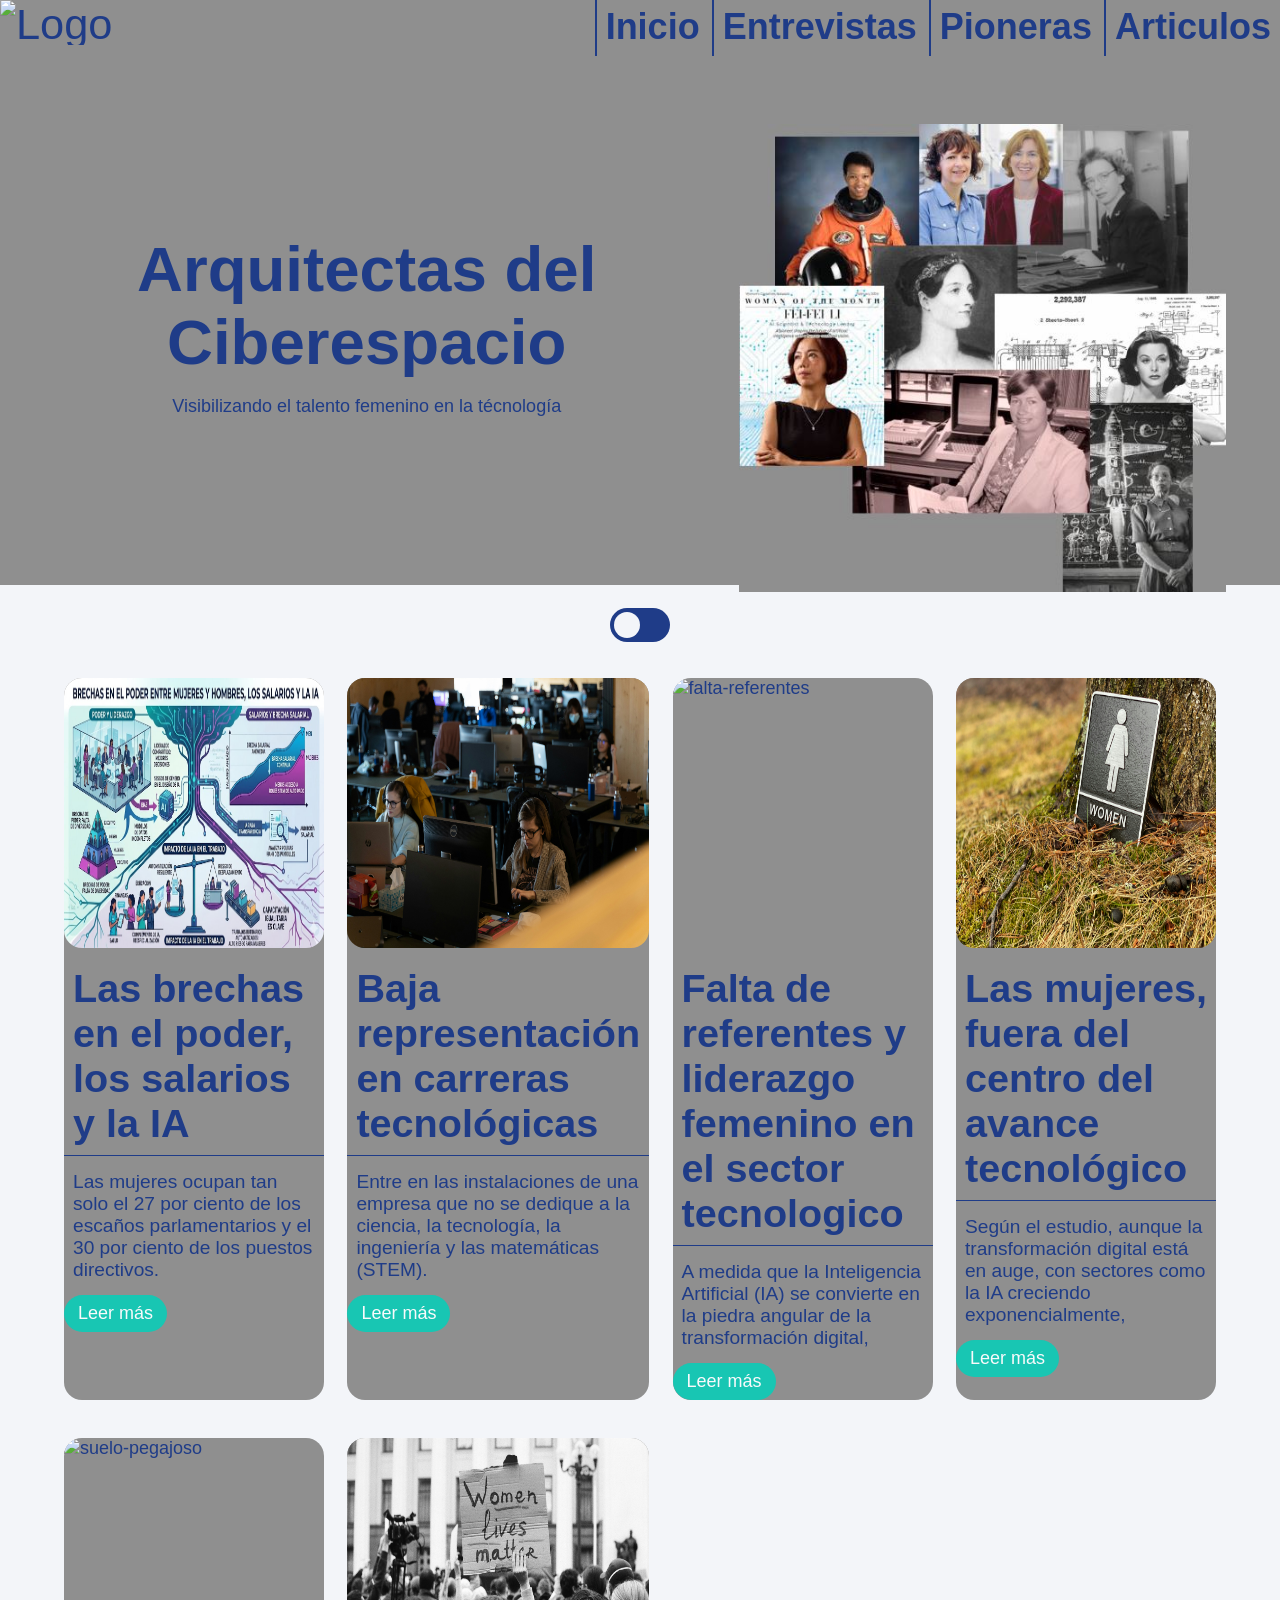
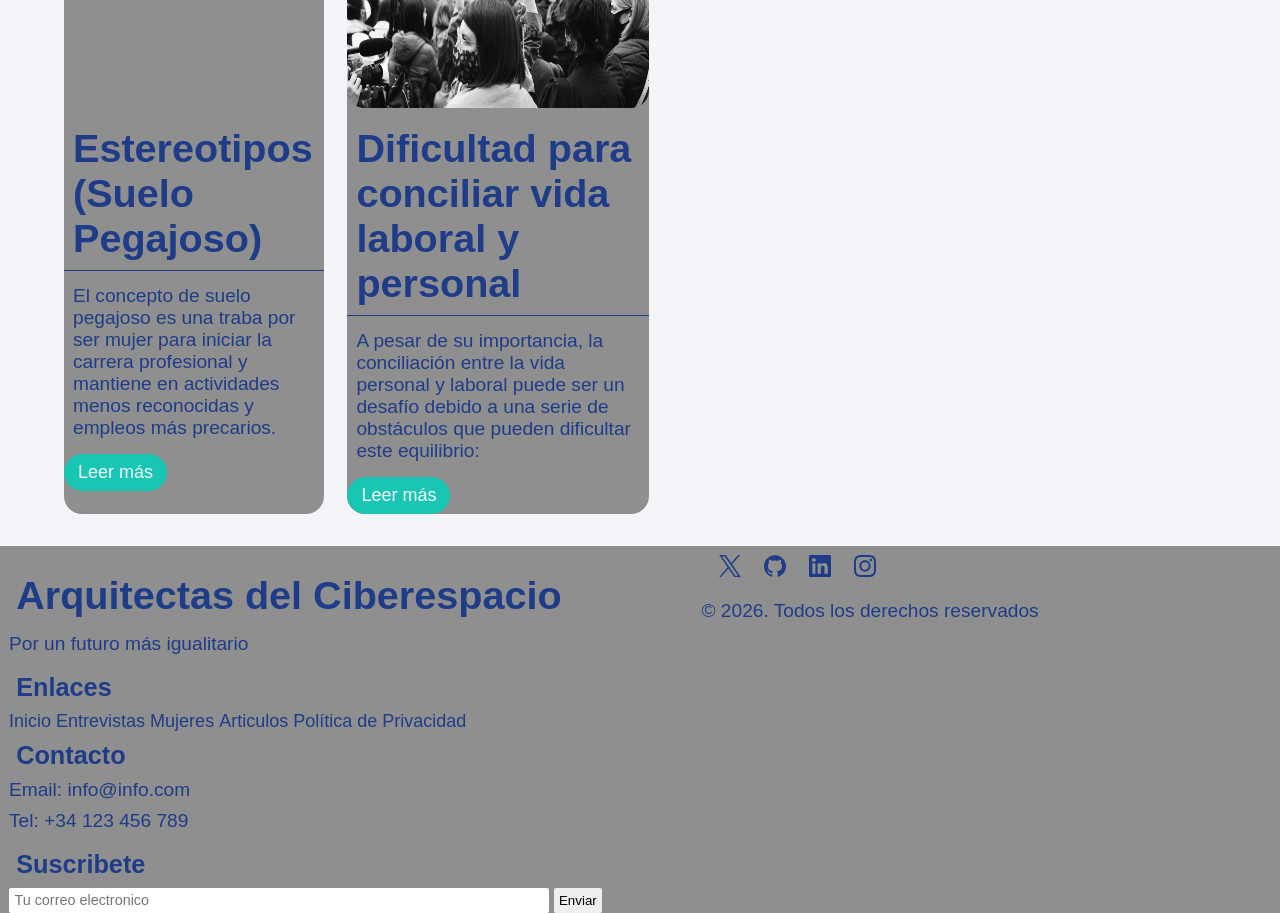
==== articulos.html @ a415b4d1 "Update modo oscuro" ====
<!DOCTYPE html>
<html lang="es">

<head>
    <meta charset="UTF-8">
    <meta name="viewport" content="width=device-width, initial-scale=1.0">
    <meta name="description" content="Web sobre la mujer en el mundo de la programación">
    <title>Arquitectas del Ciberespacio</title>
    <!-- Google Icons -->
    <link rel="stylesheet" href="https://fonts.googleapis.com/css2?family=Material+Symbols+Outlined:opsz,wght,FILL,GRAD@20..48,100..700,0..1,-50..200&icon_names=menu" />
    <!-- Mis estilos -->
    <link rel="stylesheet" href="css/style.css">
    <!-- <link rel="stylesheet" href="css/articulos.css"> -->
</head>

<body>

    <!-- MENU HAMBURGUESA icon-->
    <span class="material-symbols-outlined">
    menu
    </span>

    <!-- Menú de navegación -->
    <nav>
        <!-- Logos -->
        <img src="assets/logo/Group 31.svg" alt="Logo">
        <img src="assets/logo/Logo_small.svg" alt="Logo-small">

        <ul>
            <li><a href="index.html">Inicio</a></li>
            <li><a href="entrevistas.html">Entrevistas</a></li>
            <li><a href="mujeres.html">Pioneras</a></li>
            <li><a href="#" aria-current="page">Articulos</a></li>
        </ul>
    </nav>

    <!-- No enseñar en Mobile -->
    <!-- Cabecera -->
    <header>
        <div class="hero__content">
            <div class="hero__text">
                <h1 id="titulo">Arquitectas del Ciberespacio</h1>
                <p>Visibilizando el talento femenino en la técnología</p>
            </div>

            <figure>
                <img src="assets/imgDiana/pioneras_header.webp" alt="Pioneras de la programación">
            </figure>

            <!-- BOTÓN DE MODO OSCURO -->
            <!-- <button id="btn-modo">Cambiar de modo</button> -->


        </div>
    </header>

    <!-- CONTENIDO PRINCIPAL -->
    <main id="articulos">

        <!-- BOTÓN DE MODO OSCURO -->
        <label class="switch">
            <ul>
                <li>
                    <input type="checkbox" id="btn-modo"></input>
                    <span class="sliding"></span>
                </li>
            </ul>
        </label>

        <div class="divisor">
            <article class="post">
                <figure class="post-figure">
                    <img src="assets/articulos/article1.jpg" alt="brechas-del-poder">
                </figure>
                <h2>Las brechas en el poder, los salarios y la IA</h2>

                <p class="intro">Las mujeres ocupan tan solo el 27 por ciento de los escaños parlamentarios y el 30 por
                    ciento de los puestos directivos.</p>
                <div class="extra">
                    <p>A este ritmo la igualdad en la esfera del liderazgo tardará 100 años en llegar. Las cuotas
                        demuestran lo que se puede conseguir –en algunos países han hecho posible duplicar la proporción
                        de mujeres que ocupan escaños parlamentarios–, pero los avances siguen siendo dolorosamente
                        lentos.</p>
                    <p>
                        Los obstáculos empiezan mucho antes de que las mujeres lleguen a la sala de juntas. Unos 708
                        millones de mujeres quedan excluidas del mercado laboral debido a los cuidados no remunerados y
                        la pobreza de tiempo.
                        Incluso aquellas que trabajan se ven empujadas hacia empleos con salarios más bajos y con menos
                        oportunidades para ascender.
                        Sin embargo, cuando las mujeres alcanzan puestos de poder, la recompensa es clara: las empresas
                        con un mayor número de mujeres en puestos de liderazgo obtienen sistemáticamente mejores
                        resultados que otras, lo que demuestra que cuando las mujeres tienen igualdad de acceso a las
                        oportunidades, el crecimiento y la innovación prosperan.
                    </p>
                    <p>
                        A medida que se afianza la revolución de la inteligencia artificial (IA), el mundo se enfrenta a
                        una nueva y profunda transformación, y se corre el riesgo de perpetuar la desigualdad si no
                        aprendemos de los errores del pasado. Las mujeres solo representan alrededor del 29 por ciento
                        de la fuerza laboral en tecnología a escala mundial y tan solo el 14 por ciento del personal
                        directivo en el sector tecnológico. Además, casi el 28 por ciento de los puestos de trabajo
                        ocupados por mujeres están en peligro de cara a la IA, frente al 21 por ciento de los
                        desempeñados por hombres.
                    </p>
                    <p>
                        Sin embargo, el futuro digital también podría ser un ecualizador importante. Cerrar la brecha
                        digital de género podría beneficiar a 343 millones de mujeres y niñas, sacar a 30 millones de la
                        pobreza extrema, mejorar la seguridad alimentaria de 42 millones e impulsar un crecimiento
                        mundial de 1,5 billones de dólares de aquí a 2030.
                    </p>
                    <p>
                        Fuente: <a
                            href="https://www.unwomen.org/es/articulos/articulo-explicativo/la-igualdad-de-genero-en-2025-logros-brechas-y-la-decision-de-los-342-billones-de-dolares">Las
                            brechas en el poder</a>
                    </p>
                </div>


                <a class="leer-mas" href="#">Leer más</a>
            </article>
            <article class="post">
                <figure class="post-figure">
                    <img src="assets/articulos/article2.jpg" alt="baja-representacion">
                </figure>
                <h2>Baja representación en carreras tecnológicas</h2>
                <p>Entre en las instalaciones de una empresa que no se dedique a la ciencia, la tecnología, la
                    ingeniería y las matemáticas (STEM).</p>
                <div class="extra">
                    <p>
                        Tome 10 empleados al azar, y es probable que 5 sean mujeres y 5 hombres. Es un hecho que conoce
                        muy bien Tarika Barrett,
                        CEO de la organización internacional sin ánimo de lucro Girls Who Code, cuyo objetivo es cerrar
                        la brecha de género en
                        los nuevos puestos tecnológicos de nivel inicial para 2030.
                    </p>
                    <p>
                        "Las mujeres representan sólo el 26% de todos los puestos informáticos, y en el caso de las
                        mujeres negras y latinas, las
                        estadísticas son aún peores: combinadas, representan aproximadamente el 5% de todos los puestos
                        informáticos", declaró
                        recientemente durante las Reuniones de Impacto sobre el Desarrollo Sostenible (SDIM) 2023 del
                        Foro Económico Mundial.
                    </p>
                    <p>
                        La proporción de empleo femenino está por debajo de la media en el sector tecnológico.Image:
                        Informe sobre la Brecha
                        Global de Género 2023. Desde que se fundó en 2012, Girls Who Code ha ayudado a 580 000 niñas y
                        mujeres a aprender
                        programación informática. La organización también está impulsando otras iniciativas para lograr
                        la paridad de género en
                        el sector tecnológico, como Barrett detalló en su entrevista para SDIM 2023.
                    </p>
                    <p>
                        Fuente: <a
                            href="https://es.weforum.org/stories/2023/10/las-mujeres-estan-subrepresentadas-en-la-tecnologia-asi-es-como-esta-ong-quiere-cambiar-las-cosas/">Muejeres
                            subrepresentadas</a>
                    </p>
                </div>


                <a class="leer-mas" href="#">Leer más</a>
            </article>
            <article class="post">
                <figure class="post-figure">
                    <img src="assets/articulos/article3.jpg" alt="falta-referentes">
                </figure>
                <h2>Falta de referentes y liderazgo femenino en el sector tecnologico</h2>
                <p>A medida que la Inteligencia Artificial (IA) se convierte en la piedra angular de la transformación
                    digital,</p>
                <div class="extra">
                    <p>
                        surge una preocupación crítica: la falta de representación femenina en los sectores tecnológicos
                        clave. El Estudio
                        de Empleabilidad y Talento Digital 2024, realizado por la Fundación VASS y la Fundación
                        Universidad Autónoma de
                        Madrid, con la colaboración de GenAIA, la primera asociación de IA Generativa de España, pone
                        sobre la mesa la
                        alarmante brecha de género en el desarrollo y adopción de la IA, con solo un 22% de las mujeres
                        participando
                        activamente en esta disciplina según datos del Foro Económico Mundial de la UNESCO.
                    </p>
                    <p>
                        El informe señala que la Inteligencia Artificial, y en especial la IA generativa, está
                        remodelando las dinámicas
                        laborales y empresariales, pero la escasez de mujeres en este ámbito está limitando su potencial
                        de crecimiento y
                        equidad. «La IA es una de las tecnologías más disruptivas de nuestro tiempo, pero sin una mayor
                        inclusión de mujeres,
                        no podremos aprovechar todo su potencial para transformar la sociedad«, señala Antonio Rueda,
                        Director de la Fundación
                        VASS.
                    </p>
                    <p>
                        Fuente: <a
                            href="https://www.fundacionvass.org/solo-un-22-de-las-mujeres-del-sector-tecnologico-trabajan-en-ia/">Fundacion
                            Wass</a>
                    </p>
                </div>


                <a class="leer-mas" href="#">Leer más</a>
            </article>
            <article class="post">
                <figure class="post-figure">
                    <img src="assets/articulos/article4.jpg" alt="fuera-del-centro">
                </figure>
                <h2>Las mujeres, fuera del centro del avance tecnológico</h2>
                <p>Según el estudio, aunque la transformación digital está en auge, con sectores como la IA creciendo
                    exponencialmente,</p>
                <div class="extra">
                    <p>
                        la participación femenina sigue siendo limitada, especialmente en roles técnicos y de liderazgo.
                        Las cifras son
                        claras: solo el 18% de las mujeres se especializan en disciplinas STEM (Ciencia, Tecnología,
                        Ingeniería y
                        Matemáticas), lo que reduce significativamente su presencia en los sectores que están moldeando
                        el futuro del
                        empleo.
                    </p>
                    <p>
                        La IA generativa está transformando el mercado laboral, automatizando tareas y creando nuevas
                        oportunidades de
                        empleo. Sin embargo, este avance también está introduciendo desafíos en términos de habilidades
                        y competencias.
                        El estudio de la Fundación VASS y la Fundación Universidad Autónoma de Madrid destaca que las
                        empresas están
                        enfrentando dificultades para cubrir puestos relacionados con IA debido a la falta de talento
                        cualificado,
                        especialmente entre mujeres.
                    </p>
                    <p>
                        Fuente: <a
                            href="https://www.fundacionvass.org/solo-un-22-de-las-mujeres-del-sector-tecnologico-trabajan-en-ia/">Fundacion
                            Wass</a>
                    </p>
                </div>

                <a class="leer-mas" href="#">Leer más</a>
            </article>
            <article class="post">
                <figure class="post-figure">
                    <img src="assets/articulos/article5.jpg" alt="suelo-pegajoso">
                </figure>
                <h2>Estereotipos (Suelo Pegajoso)</h2>
                <p>El concepto de suelo pegajoso es una traba por ser mujer para iniciar la carrera profesional y
                    mantiene en actividades
                    menos reconocidas y empleos más precarios.</p>
                <div class="extra">
                    <p>
                        Hace referencia al condicionamiento que supone para el desarrollo profesional y promoción de las
                        trabajadoras la
                        asunción de responsabilidades familiares y domésticas, derivado de la dificultad de compaginar
                        ambos ámbitos. Pero
                        también es consecuencia de prácticas laborales y de gestión carentes de perspectiva de género y
                        poco facilitadoras
                        de la conciliación de la vida laboral, familiar y personal.
                    </p>
                    <p>
                        De esta manera en muchos casos las mujeres ven limitadas sus oportunidades de acceso a la
                        formación cuando se realiza
                        fuera del horario laboral, tienen más dificultades para realizar viajes o reuniones, etc., lo
                        que en determinadas
                        empresas puede limitar su promoción y acceso a mejores puestos.
                    </p>
                    <p>
                        Pero el suelo pegajoso también es un factor condicionante de la feminización de determinados
                        puestos o sectores de
                        actividad. Así, los trabajos a tiempo parcial que facilitan esa conciliación acaban siendo
                        desarrollados sobre todo
                        por mujeres, en muchos casos, con un salario menor que si los ejecutara un hombre y en
                        condiciones precarias. Un
                        ejemplo claro de esta feminización son los trabajos desarrollados en el sector de cuidados y
                        limpieza.
                    </p>
                    <p>
                        Fuente: <a
                            href="https://igualdadlaboralclm.com/2020/12/16/por-que-las-mujeres-no-progresan-laboralmente/">Porque
                            no progresan laboralmente</a>
                    </p>
                </div>


                <a class="leer-mas" href="#">Leer más</a>
            </article>
            <article class="post">
                <figure class="post-figure">
                    <img src="assets/articulos/article6.jpg" alt="dificultades">
                </figure>
                <h2>Dificultad para conciliar vida laboral y personal</h2>

                <p>A pesar de su importancia, la conciliación entre la vida personal y laboral puede ser un desafío
                    debido a una serie
                    de obstáculos que pueden dificultar este equilibrio:</p>
                <div class="extra">
                    <p>
                        Cultura Organizacional: En muchas organizaciones, la cultura laboral y las expectativas de
                        disponibilidad constante
                        pueden dificultar la conciliación entre la vida laboral y personal. La falta de políticas
                        flexibles y el apoyo por
                        parte de los empleadores pueden ser obstáculos importantes para aquellos que buscan equilibrar
                        sus responsabilidades
                        laborales con sus compromisos personales. Por ejemplo, la presión para trabajar largas horas o
                        estar constantemente
                        disponible fuera del horario laboral puede dificultar el tiempo dedicado a la familia, el ocio o
                        el autocuidado.
                    </p>
                    <p>
                        Tecnología: Si bien la tecnología ofrece muchas ventajas en términos de flexibilidad laboral,
                        también puede dificultar
                        la desconexión y el establecimiento de límites claros entre el trabajo y la vida personal. La
                        constante disponibilidad
                        a través de dispositivos móviles y la comunicación digital puede hacer que sea difícil
                        desconectar del trabajo, incluso
                        fuera del horario laboral. Esto puede llevar a una sensación de agotamiento y dificultad para
                        encontrar tiempo para
                        actividades personales y familiares.
                    </p>
                    <p>
                        Expectativas Sociales: Las expectativas sociales sobre el éxito profesional y la dedicación al
                        trabajo a menudo pueden
                        entrar en conflicto con las necesidades y deseos personales, generando presión adicional para
                        sacrificar la vida
                        personal en aras de la carrera profesional. Esto puede manifestarse en formas sutiles, como el
                        sentimiento de culpa por
                        tomarse tiempo libre o la percepción de que dedicar tiempo a actividades no laborales es visto
                        como falta de compromiso
                        con el trabajo.
                    </p>
                    <p>
                        Autocuidado: A veces, las personas descuidan su autocuidado en medio de las demandas laborales y
                        familiares, lo que
                        dificulta aún más la conciliación entre la vida personal y laboral. La falta de tiempo o energía
                        para actividades de
                        autocuidado, como el ejercicio, la meditación o el tiempo de inactividad, puede tener un impacto
                        negativo en el
                        bienestar físico y emocional, lo que dificulta aún más la capacidad de manejar el estrés y
                        encontrar un equilibrio
                        saludable.
                    </p>
                    <p>
                        Fuente: <a
                            href="https://www.canvis.es/conciliacion-entre-la-vida-personal-y-laboral-la-clave-para-el-bienestar-integral/">Conciliacion</a>
                    </p>
                </div>

                <a class="leer-mas" href="#">Leer más</a>
            </article>
        </div>
    </main>

    <!-- PIE DE PÁGINA -->
    <!-- LAS CLASES SON PARA PLANTILLAS, EN PRODUCCIÓN SE LIMPIA EL CODIGO -->
    <footer>
        <div class="foot-grid">
            <div class="footer__top">
                <div class="footer__brand">
                    <h2 class="footer__logo">Arquitectas del Ciberespacio</h2>
                    <p class="footer__des">Por un futuro más igualitario</p>
                </div>
                <nav class="footer__links">
                    <h3 class="footer__title">Enlaces</h3>
                    <ul>
                        <li><a href="index.html">Inicio</a></li>
                        <li><a href="entrevistas.html">Entrevistas</a></li>
                        <li><a href="mujeres.html">Mujeres</a></li>
                        <li><a href="#" aria-current="page">Articulos</a></li>
                        <li><a href="politica.html">Política de Privacidad</a></li>
                    </ul>
                </nav>
                <div class="footer__contact">
                    <h3 class="footer__title">Contacto</h3>
                    <p>Email: <a href="mailto:info@info.com">info@info.com</a></p>
                    <p>Tel: <a href="tel:+34123456789">+34 123 456 789</a></p>
                </div>
                <div class="footer__newsletter">
                    <h3 class="footer__title">Suscribete</h3>
                    <form action="#" method="post" class="newsletter__form">
                        <input type="email" name="mail" id="mail" aria-label="mail" class="newsletter_input"
                            placeholder="Tu correo electronico" required>
                        <button type="submit" class="newsletter__button">Enviar</button>
                    </form>
                </div>

            </div>
            <div class="footer__bottom">
                <div class="footer__socials">
                    <!-- WEB SIMPLE ICONS https://simpleicons.org/ -->
                    <!-- Twitter -->
                    <a href="#" aria-label="Twitter">
                        <svg role="img" viewBox="0 0 24 24" xmlns="http://www.w3.org/2000/svg" fill="currentColor"
                            width="22" height="22">
                            <title>X</title>
                            <path
                                d="M14.234 10.162 22.977 0h-2.072l-7.591 8.824L7.251 0H.258l9.168 13.343L.258 24H2.33l8.016-9.318L16.749 24h6.993zm-2.837 3.299-.929-1.329L3.076 1.56h3.182l5.965 8.532.929 1.329 7.754 11.09h-3.182z" />
                        </svg>
                    </a>
                    <!-- Github  -->
                    <a href="#" aria-label="Github">
                        <svg role="img" viewBox="0 0 24 24" xmlns="http://www.w3.org/2000/svg" fill="currentColor"
                            width="22" height="22">
                            <title>GitHub</title>
                            <path
                                d="M12 .297c-6.63 0-12 5.373-12 12 0 5.303 3.438 9.8 8.205 11.385.6.113.82-.258.82-.577 0-.285-.01-1.04-.015-2.04-3.338.724-4.042-1.61-4.042-1.61C4.422 18.07 3.633 17.7 3.633 17.7c-1.087-.744.084-.729.084-.729 1.205.084 1.838 1.236 1.838 1.236 1.07 1.835 2.809 1.305 3.495.998.108-.776.417-1.305.76-1.605-2.665-.3-5.466-1.332-5.466-5.93 0-1.31.465-2.38 1.235-3.22-.135-.303-.54-1.523.105-3.176 0 0 1.005-.322 3.3 1.23.96-.267 1.98-.399 3-.405 1.02.006 2.04.138 3 .405 2.28-1.552 3.285-1.23 3.285-1.23.645 1.653.24 2.873.12 3.176.765.84 1.23 1.91 1.23 3.22 0 4.61-2.805 5.625-5.475 5.92.42.36.81 1.096.81 2.22 0 1.606-.015 2.896-.015 3.286 0 .315.21.69.825.57C20.565 22.092 24 17.592 24 12.297c0-6.627-5.373-12-12-12" />
                        </svg>
                    </a>
                    <!-- Linkedin -->
                    <a href="#" aria-label="Linkedin">
                        <svg role="img" viewBox="0 0 24 24" fill="currentColor" width="22" height="22">
                            <path
                                d="M20.447 20.452h-3.554v-5.569c0-1.327-.024-3.036-1.849-3.036-1.85 0-2.132 1.445-2.132 2.938v5.667H9.36V9h3.415v1.561h.049c.476-.9 1.637-1.849 3.369-1.849 3.601 0 4.268 2.37 4.268 5.451v6.289zM5.337 7.433c-1.144 0-2.067-.925-2.067-2.066 0-1.142.923-2.066 2.067-2.066s2.066.924 2.066 2.066c0 1.141-.922 2.066-2.066 2.066zM6.978 20.452H3.696V9h3.282v11.452zM22.225 0H1.771C.792 0 0 .774 0 1.729v20.543C0 23.226.792 24 1.771 24h20.451C23.206 24 24 23.226 24 22.271V1.729C24 .774 23.206 0 22.225 0z" />
                        </svg>
                    </a>
                    <!-- Instagram -->
                    <a href="#" aria-label="Instagram">
                        <svg role="img" viewBox="0 0 24 24" xmlns="http://www.w3.org/2000/svg" fill="currentColor"
                            width="22" height="22">
                            <title>Instagram</title>
                            <path
                                d="M7.0301.084c-1.2768.0602-2.1487.264-2.911.5634-.7888.3075-1.4575.72-2.1228 1.3877-.6652.6677-1.075 1.3368-1.3802 2.127-.2954.7638-.4956 1.6365-.552 2.914-.0564 1.2775-.0689 1.6882-.0626 4.947.0062 3.2586.0206 3.6671.0825 4.9473.061 1.2765.264 2.1482.5635 2.9107.308.7889.72 1.4573 1.388 2.1228.6679.6655 1.3365 1.0743 2.1285 1.38.7632.295 1.6361.4961 2.9134.552 1.2773.056 1.6884.069 4.9462.0627 3.2578-.0062 3.668-.0207 4.9478-.0814 1.28-.0607 2.147-.2652 2.9098-.5633.7889-.3086 1.4578-.72 2.1228-1.3881.665-.6682 1.0745-1.3378 1.3795-2.1284.2957-.7632.4966-1.636.552-2.9124.056-1.2809.0692-1.6898.063-4.948-.0063-3.2583-.021-3.6668-.0817-4.9465-.0607-1.2797-.264-2.1487-.5633-2.9117-.3084-.7889-.72-1.4568-1.3876-2.1228C21.2982 1.33 20.628.9208 19.8378.6165 19.074.321 18.2017.1197 16.9244.0645 15.6471.0093 15.236-.005 11.977.0014 8.718.0076 8.31.0215 7.0301.0839m.1402 21.6932c-1.17-.0509-1.8053-.2453-2.2287-.408-.5606-.216-.96-.4771-1.3819-.895-.422-.4178-.6811-.8186-.9-1.378-.1644-.4234-.3624-1.058-.4171-2.228-.0595-1.2645-.072-1.6442-.079-4.848-.007-3.2037.0053-3.583.0607-4.848.05-1.169.2456-1.805.408-2.2282.216-.5613.4762-.96.895-1.3816.4188-.4217.8184-.6814 1.3783-.9003.423-.1651 1.0575-.3614 2.227-.4171 1.2655-.06 1.6447-.072 4.848-.079 3.2033-.007 3.5835.005 4.8495.0608 1.169.0508 1.8053.2445 2.228.408.5608.216.96.4754 1.3816.895.4217.4194.6816.8176.9005 1.3787.1653.4217.3617 1.056.4169 2.2263.0602 1.2655.0739 1.645.0796 4.848.0058 3.203-.0055 3.5834-.061 4.848-.051 1.17-.245 1.8055-.408 2.2294-.216.5604-.4763.96-.8954 1.3814-.419.4215-.8181.6811-1.3783.9-.4224.1649-1.0577.3617-2.2262.4174-1.2656.0595-1.6448.072-4.8493.079-3.2045.007-3.5825-.006-4.848-.0608M16.953 5.5864A1.44 1.44 0 1 0 18.39 4.144a1.44 1.44 0 0 0-1.437 1.4424M5.8385 12.012c.0067 3.4032 2.7706 6.1557 6.173 6.1493 3.4026-.0065 6.157-2.7701 6.1506-6.1733-.0065-3.4032-2.771-6.1565-6.174-6.1498-3.403.0067-6.156 2.771-6.1496 6.1738M8 12.0077a4 4 0 1 1 4.008 3.9921A3.9996 3.9996 0 0 1 8 12.0077" />
                        </svg>
                    </a>

                </div>
                <p class="footer__copyright">&copy; 2026. Todos los derechos reservados</p>
            </div>
        </div>
    </footer>

    <!-- Mis scripts -->
    <script src="js/script.js"></script>
</body>

</html>
---- css/style.css ----
@charset "utf-8";

@font-face {
    font-family: "Desard Regular";
    src: url("../fonts/Desard Regular..ttf") format(".ttf");
    font-weight: normal;
    font-style: normal;
}

*,
*::after,
*::before {
    margin: 0;
    padding: 0;
    box-sizing: border-box;
}


:root { 
    font-size: 18px;
    scroll-behavior: smooth;
    height: 100%;

    /* Fuentes por defecto, luego se pueden ajustar */
    --font-text: Arial, Helvetica, sans-serif;
    --font-text-articulos: "Space Grotesk", sans-serif;
    --font-titular: 'Times New Roman', Times, serif;

    /* Colores */
    /* --bg-color: #e6e6e6; */
    --bg-color: #F3F5F9;
    --bg-color2: rgb(143, 143, 143);
    --bg-color3: rgb(63, 63, 63);
    --font-color: #1F3C88;
    --font-color2: #303030;
    --time-line: #fa7c42;
    --titulares: #1F3C88;
    --tarjetas: #E5F0FF;
    --botones: #18C6B3;
    --titulos: #1F3C88;

    /* Tamaños por defecto, luego se pueden ajustar */
    --h1-min: 2.3rem;
    --h1-ideal: 1.400rem + 3.000vw;
    --h1-max: 4rem;

    --nav-title-min: 1.8rem;
    --nav-title-ideal: 1.840rem + 0.800vw;
    --nav-title-max: 2.5rem;

    --h2-section-min: 1.3rem;
    --h2-section-ideal: 2.1rem + 0.800vw;
    --h2-section-max: 2.2rem;

    --h3-section-min: 1.2rem;
    --h3-section-ideal: 1.120rem + 0.400vw;
    --h3-section-max: 1.6rem;

    --p-min: 1rem;
    --p-ideal: 0.975rem + 0.125vw;
    --p-max: 1.125rem;
}


/* PALETA DE MODO OSCURO*/
.modo-oscuro {
            --titulares:  #D6E2FF;
            --font-color:  #EEF3FA;
            --font-color2: #97A6BF;
            --bg-color:  #0E1525;
            --bg-color3: rgb(255, 231, 231);
            --tarjetas: #162238;
        }

body {
    width: 100%;
    min-height: 100vh;
    font-family: var(--font-text);
    color: var(--font-color);
    background-color: var(--bg-color);
    display: grid;
    grid-template-columns: 100%;
    grid-template-rows: auto auto 100vh 2fr auto;
    grid-template-areas:
        "hamburguesa"
        "navegador"
        "header"
        "main"
        "footer";
}

#modo-oscuro {
    display: flex;
    justify-content: space-between;
    gap: 1rem;
}



/* HEADLINES */
h1, h2, h3 {
    color: var(--titulares);
    padding-left: 0.4rem;
    margin-top: 1rem;
    margin-bottom: 0.8rem;
    

}

h1 {
    font-size: clamp(var(--h1-min), var(--h1-ideal), var(--h1-max));
    font-weight: bold;
    margin-bottom: 1rem;
    width: 50%;
}

h2 {
    font-size: clamp(var(--h2-section-min), var(--h2-section-ideal), var(--h2-section-max));

}

h3 {
    font-size: clamp(var(--h3-section-min), var(--h3-section-ideal), var(--h3-section-max));

}

/* LINKS */
a {
    text-decoration: none;
    color: var(--font-color);
}

p {
    color: var(--font-color);
    font-size: clamp(var(--p-min), var(--p-ideal), var(--p-max));
}

/* LISTAS */
ul li {
    display: inline;
    /* padding-left: 2rem; */
}

/* MENÚ */
body>nav {
    display: none;
}

body>nav>ul {
    margin-top: 5rem;
}

body>nav>ul>li {
    display: block;
    font-size: 2rem;
    padding-top: 3rem;
    padding-bottom: 0.5rem;
    text-align: center;
    font-weight: bolder;
    border-bottom: 1px solid var(--font-color);

}

/* Menu hamburguesa */
.material-symbols-outlined {
    justify-self: end;
    background-color: transparent;

}

.material-symbols-outlined:hover {
    cursor: pointer;
}

body>nav.visible {
    display: block;
    height: 100vh;
}

/* HEADER-HERO */
header {
    grid-area: header;
    background-color: var(--bg-color2);
    /* padding: 20px 5%; */
}

.hero__content {
    display: flex;
    flex-direction: column;
    /* Texto arriba, imagen abajo */
    gap: 20px;
    align-items: flex-start;
    max-width: 100%;
    margin: 0 auto;
}

.hero__text>#titulo {
    width: 100%;
    /* Para que el titulo no se rompa en medio de una palabra */
    word-break: normal;
    overflow-wrap: normal;
    /* Desactivar el silabeo: Para que el navegador no divida las palabras automaticamente */
    hyphens: none;
    text-wrap: balance;
    padding: 0 2rem;
    text-align: center;
}

.hero__text p {
    font-size: 1rem;
    color: var(--font-color);
    padding: 0 2rem;
    text-align: center;
}

header img {
    padding-top: 5rem;
    width: 98%;
    height: 100%;
}


/* MAIN DISPLAY */
main {
    display: grid;
    grid-area: main;
    width: 90%;
    justify-self: center;
    overflow: hidden;
}


/* MAIN PAGE */
.preview-entrevista img {
    width: 85%;
    border: 2px;
}

#index section h2 {
    display: block;
    width: 100%;
}

#index p {
    margin-bottom: 0.2rem;
    font-size: 0.8rem;
    padding-left: 0.8rem;
}

#index section:last-child {
    display: flex;
    flex-direction: column;
    margin-bottom: 1rem;
}

#index .card figcaption {
    font-family: 'Space Grotesk';
    background: #18C6B3;
    color: #F9FAFB;
    border-radius: 8px;
    margin-top: 0.75rem;
    padding: 8px 14px;
    line-height: 1.3;
    font-weight: 700;
}

#index .card img{
    width: 100%;
    aspect-ratio: 4 / 2;
    display: block;
    object-fit: cover;
}
#index p{
    line-height: 1.6;
    text-align: left;
}

.preview-articulo figure {
    width: 100%;
    height: 40%;
    padding: 0;
    margin-bottom: 1rem;
}

.preview-articulo img {
    width: 100%;
    height: 100%;
}


/* PÁGINA DE ARTICULOS */
#articulos {
    display: grid;
    grid-template-columns: 1.5fr;
    margin-top: 1.3rem;
    max-width: 95%;
    gap: 2rem;
    justify-self: center;
    font-family: var(--font-text-articulos);

}

#articulos article {
    justify-content: center;
    color: var(--font-color);
    background-color: var(--bg-color2);
    border-radius: 2px;
    margin-bottom: 0.8rem;
    border-radius: 18px;

}


.post-figure {
    margin: 0;
    padding: 0;
    width: 100%;
    height: 15rem;
    overflow: hidden;
    margin-bottom: 0.5rem;
    border-radius: 18px;

}


.post-figure img {
    width: 100%;
    height: 100%;
    display: block;
    object-fit: fill;
}

.extra {
    display: none;
}

.post.activo .extra {
    display: inline;
    font-size: 1rem;
}

.post.activo .extra > p{
    padding: 0.5rem;
}

article h2 {
    padding-bottom: 0.5rem;
    border-bottom: 1px solid var(--font-color);

}

article>p,
article h2 {
    margin-bottom: 0.8rem;
    padding-left: 0.5rem;
    padding-right: 0.5rem;
}

/* article>p{
    text-align: justify;
} */
.fuente {
    font-size: 0.8rem;
    color: var(--font-color2);
}

#articulos a:hover {
    color: var(--font-color);
}

.leer-mas {
    display: inline-block;
    justify-self: end;
    padding: 8px 14px;
    background: #18C6B3;
    color: #F9FAFB;
    text-decoration: none;
    border-radius: 333px;
}


/* SUBSCRIPCION */
input {
    border: none;
    padding-top: 0.3rem;
    padding-bottom: 0.3rem;
    border-radius: 2px;
    width: 80%;
}

::placeholder {
    font-size: 0.8rem;
    padding-left: 0.3rem;
}

/* BOTONES */
button {
    border: none;
    padding: 0.3rem;
    border-radius: 2px;
}

/* BOTON MODO OSCURO */
.switch {
    justify-self: center;
    position: relative;
    display: inline-block;
    width: 60px;
    height: 34px;
}

/* Escondemos el checkbox original */
.switch input {
    opacity: 0;
    width: 0;
    height: 0;
}

/* El fondo del slider */
.sliding {
    position: absolute;
    cursor: pointer;
    top: 0;
    left: 0;
    right: 0;
    bottom: 0;
    background-color:var(--font-color);
    transition: .4s;
    border-radius: 34px;
}

/* El círculo del slide */
.sliding:before {
    position: absolute;
    content: "";
    height: 26px;
    width: 26px;
    left: 4px;
    bottom: 4px;
    background-color: var(--bg-color);
    transition: .4s;
    border-radius: 50%;
}

input:checked + .sliding {
  background-color: var(--font-color); /* Color cuando está en modo oscuro */
}

input:checked + .sliding:before {
    transform: translateX(26px);
}


/*FOOTER */
footer {
    /* border: 1px solid crimson; */
    background-color: var(--bg-color2);
    grid-area: footer;
    display: grid;
    grid-template-columns: auto auto;
    justify-content: center;
    align-items: start;
    justify-items: center;
    /* gap: 1rem; */
    text-align: center;
    gap: 1rem;

}

footer>div {
    grid-column: 1;
}

footer p {
    padding-bottom: 0.5rem;
}

.footer__copyright {
    margin-top: 1rem;
    grid-column: 1 / -1;
}

footer div>a {
    padding-left: 1rem;
    margin-bottom: 1rem;
    display: inline-block;
}

footer h3 {
    /* border: 1px solid crimson; */
    margin-top: 0.5rem;
    margin-bottom: 0.5rem;
}


/* SLIDER DE TARJETAS MAIN */
/* Firefox scrollbar */
.cards_main {
    scrollbar-width: thin;
    scrollbar-color: var(--font-color) var(--bg-color);
}

/* Chrome, Safari, Edge */
.cards_main::-webkit-scrollbar {
    height: 6px;
}

.cards_main::-webkit-scrollbar-thumb {
    background: var(--font-color);
    border-radius: 4px;
}

.slider h2 {
    text-align: left;
    font-size: 1.3rem;;
    line-height: 120%;
}

.cards_main {
    display: flex;
    gap: 1.5rem;
    width: 100%;
    overflow-x: auto;
    scroll-snap-type: x mandatory;
    padding: 1rem;
}

.cards_main img {
    width: 100%;
    height: auto;
    max-width: 31.25rem;
    display: block;
    max-height: 25rem;
}

.cards_main div {
    flex: 0 0 100%;
    scroll-snap-align: start;
    display: flex;
    flex-direction: column;
    background: var(--font-color);
    color: var(--font-color2);
    border-radius: 4px;
    overflow: hidden;
}

.cards_main div p {
    /* line-height: 150%; */
    /* margin: 0.5rem 1rem; */
    padding-left: 0.5rem;
}

.cards_main h3 {
    margin: 0.5rem;
    line-height: 150%;
    /* min-height: 4.5rem; */
}

.cards_main div p:first-of-type {
    min-height: 1.5rem;
}

.cards_main figure {
    margin: 0;
    background: var(--bg-color);
}

.slider span {
    color: var(--time-line);
}

.slider{
    overflow: hidden;
}


/* PAGINA MUJERES */
.timiline span{
    color: var(--time-line);
}

.timiline {
    display: grid;
    grid-template-columns: 1fr ;
    align-items: start;
    position: relative;
    min-height: 100vh;
    margin: 0 3rem;
}

.title_column {
    margin: 3rem 0;
}

.title_column h2 {
    font-size: var(--h2-section-max);

    margin-bottom: 1rem;
    text-align: center;
}

.title_column p{
    text-align: center;
}

.timiline_column {
    padding-left: 2rem;
    border-left: 1px solid var(--font-color);
    position: relative;
}


.timiline span{
    color: var(--time-line);
}

#entrevistas .extra p {
    margin-bottom: 1rem;
}

.timeline-item {
    position: relative;
    padding: 0 0 4rem 0;
}

.timiline_avatar {
    position: absolute;
    left: -3.8rem;
    top: 0;
    object-fit: cover;
    object-position: top;
    width: 60px;
}

.timeline-item h2 {
    font-weight: 700;
    color: var(--font-color);
    letter-spacing: -0.03em;
    line-height: 1;
    margin-bottom: 1rem;
    font-size: var(--h2-section-max);
}


.timeline-item figure img{
    width:100%;
    max-width: 620px;
    height: auto;
    margin-bottom: 2rem;
}


.timeline-item h3{
    text-transform: uppercase;
    margin-bottom: 0.7rem;
    color: #949494;
}


.timeline-item p {
.timeline-item p {
    max-width: 620px;
}
}

.timeline-item span{
    display: inline-block;
    margin-top: 1rem;
    padding: 0.5rem 0.7rem;
    border: 1px solid #8d6751;
    color:var(--time-line);
    border-radius: 333px;
    line-height: 150%;
}


.cards_mujeres {
    margin: 3rem 0;
    padding: 0 3rem;
    gap: 1rem;
    flex-wrap: wrap;
    justify-content: center;
    display: flex;
}

.card_mujeres {
    flex: 0 0 100%;
    /* height: 70vh; */
    /* FCS Para el flip */
    transition: transform .6s linear;
}

.anverso, .reverso {
    margin-bottom: 2rem;
    height: 100%;
}

.anverso {
    padding: 1rem 2rem;
    background-color: var(--bg-color3);
    color: var(--font-color2);
    display: flex;
    flex-direction: column;
    justify-content: space-between;
    align-items: center;
    text-align: left;
    cursor: pointer;
    border-radius: 12px;
    border-radius: 12px;
    height: 70vh;
}

.anverso h3 {
    flex: 1;
    display: flex;
    align-items: center;
    line-height: 140%;
}

.anverso button {
    font-weight: 500;
    background: none;
    border: none;
    color: var(--time-line);  
    cursor: pointer;
    font-size: 0.8rem;
}

.reverso {
    padding: 2rem 2.5rem;
    background-color: var(--bg-color3);
    color: var(--font-color2);
    display: flex;
    flex-direction: column;
    justify-content: flex-end;
    text-align: left;
    gap: 1rem;
    /* FCS Para el flip */
    display: none;
    transform: rotateY(180deg);
}

/* FCS Para el flip */
.card_mujeres.flip {
    transform: rotateY(180deg);
}

.reverso p {
    line-height: 150%;
    font-size: var(--p-min);
}

.reverso {
    position: relative;
    min-height: 50vh;
    overflow: hidden;
    /* display: flex; */
    flex-direction: column;
    justify-content: flex-end;
    padding: 2rem;
    text-align: left;
    border-radius: 12px;
}

.reverso img {
    position: absolute;
    inset: 0;
    width: 100%;
    height: 100%;
    object-fit: cover;
    z-index: 0;
}

.reverso::after {
    content: '';
    position: absolute;
    inset: 0;
    background: linear-gradient(to bottom, transparent -10%, var(--bg-color3));
    z-index: 1;
}

.reverso h4,
.reverso p {
    position: relative;
    z-index: 2;
    color: white;
}

/* AGREGADO ROS_ ENTREVISTAS */
#header_esconder{
    display: none;
}

#entrevistas .negrita{
    font-weight: bold;
}

#entrevistas {
    width: 100%;
    margin: 2rem auto 4rem;
    display: flex;
    flex-direction: column;
    gap: 3rem;
}

#entrevistas section {
    display: flex;
    flex-direction: column;
    gap: 1.5rem;
}

#entrevistas h2 {
    font-family: 'Space Grotesk';
    font-size: 36px;
    font-weight: bolder;
    color: #1F3C88;
    line-height: 1.2;
    padding: 0.1rem 2rem;
}

#entrevistas .manifiesto {
    display: grid;
    grid-template-columns: 1fr;
    gap: 1.5rem;
    padding: 1.5rem;
    align-items: center;
    border-radius: 0.5rem;
}

#entrevistas .manifiesto p {
    line-height: 1.7;
    max-width: 85%;
}

#entrevistas .manifiesto figure {
    margin: 0;
    aspect-ratio: 4 / 3;
    overflow: hidden;
    border-radius: 0.25rem;
}

#entrevistas img {
    width: 100%;
    height: 100%;
    display: block;
    object-fit: cover;
}

#entrevistas .btn-audio{
    display: inline-block;
    text-align: left;
    width: 48%;
    margin: 0.8rem ;
    padding: 0.8rem;
    background-color: #2DD4BF;
    color: #f3f3f3;
    text-decoration: none;
    border-radius: 333px;
}

#entrevistas audio{
    width: 100%;
    padding: 0.8rem;
    background-color: #8d9493;
}


#entrevistas .audio_media {
    display: grid;
    grid-template-columns: 1fr;
    gap: 1.2rem;
    align-items: center;
    padding: 0.5rem;
}

#entrevistas .audio_media figure {
    aspect-ratio: 4 / 3;
    overflow: hidden;
    border-radius: 0.25rem;
}

#entrevistas .audio_media audio {
    width: 100%;
}

#entrevistas .transcripcion {
    width: 100%;
    padding: 1.25rem;
    line-height: 1.6;
    border-radius: 0.5rem;
}

#entrevistas .transcripcion p {
    line-height: 1.7;
    margin-bottom: 0.9rem;
    text-align: left;
}

#entrevistas .transcripcion h3 {
    margin-bottom: 1rem;
}

#entrevistas .frases {
    display: grid;
    grid-template-columns: 1fr;
    gap: 1.5rem;
}

#entrevistas .frases figure {
    margin: 0;
    aspect-ratio: 4 / 5;
    overflow: hidden;
    border-radius: 0.5rem;
}

#entrevistas .proximas {
    display: grid;
    grid-template-columns: 1fr;
    gap: 1.5rem;
    padding: 1.25rem;
    border-radius: 0.5rem;
}

#entrevistas .proximas h2 {
    grid-column: 1 / -1;
}

#entrevistas .proximas article {
    display: flex;
    flex-direction: column;
    gap: 1rem;
    padding: 1rem;
}

#entrevistas .proximas figcaption{
    font-family: 'Space Grotesk';
    background: #18C6B3;
    color: #F9FAFB;
    border-radius: 8px;
    margin-top: 0.75rem;
    padding: 8px 14px;
    line-height: 1.3;
    font-weight: 700;
}

#entrevistas .proximas figure {
    display: flex;
    flex-direction: column;
    gap: 0.75rem;
    margin: 0;
}

#entrevistas .proximas article img {
    width: 100%;
    aspect-ratio: 4 / 5;
    display: block;
    object-fit: cover;
}

#entrevistas .proximas article p,
#entrevistas .extra {
    line-height: 1.6;
    text-align: left;
}



/* POLITICA DE PRIVACIDAD */
.documento-legal {
    display: block;
    background: #fff;
    padding: 40px;
    border: 1px solid #e1e1e1;
    box-shadow: 0 4px 6px rgba(0, 0, 0, 0.05);
}

.documento-legal h2 {
    color: #2c3e50;
    border-bottom: 2px solid #3498db;
    padding-bottom: 10px;
}

.documento-legal h3,
.articulo-destacado h3 {
    color: #2980b9;
    margin-top: 30px;
}

.articulo-destacado {
    background-color: #f0f7ff;
    border-left: 5px solid #3498db;
    padding: 20px;
    margin: 20px 0;
    font-style: italic;
}

table {
    width: 100%;
    border-collapse: collapse;
    margin: 20px 0;
}

th,
td {
    text-align: left;
    padding: 12px;
    border-bottom: 1px solid #ddd;
}

th {
    background-color: #f2f2f2;
}

body > span{
    display: flex;
    justify-content: space-between;
}

nav> img:nth-of-type(1){
        display: none;
    }

nav img:nth-of-type(2){
        display: block;
        margin: 0 auto;
}




/* MEDIA QUERY PARA PANTALLAS DE 768px EN ADELANTE */
@media (min-width: 768px) {

    body {
        display: grid;
        grid-template-columns: 100%;
        grid-template-rows: 0vh 5vh 60vh 2fr auto;
    }


    /* MENÚS */
    .material-symbols-outlined {
        display: none;
    }

    body>nav {
        /* border: 1px solid crimson; */
        grid-area: navegador;
        color: var(--font-color);
        background-color: var(--bg-color2);
        font-size: clamp(var(--nav-title-min), var(--nav-title-ideal), var(--nav-title-max));
        top: 0;
        display: flex;
        flex-direction: row;
        justify-content: space-between;
        width: 100%;
        margin-top: 0;
        z-index: 1000;
    }

    body>nav>ul {
        margin: 0;
        padding-right: 0.5rem;
    }

    body>nav>ul>li {
        display: inline;
        text-transform: none;
        border: none;
        padding-left: 0.5rem;
        font-weight: bolder;
        border-left: 2px solid var(--font-color);
    }


    /* HEADER-HERO */
    header {
        display: flex;
        /* padding: 40px 5%; */
        min-height: 25rem;
        /* margin-bottom:40px;  */
        /* empuja el main hacia abajo */
        justify-content: space-between;
    }


    .hero__content {
        max-width: none;
        /* quitar límite de 1200px */
        width: 100%;
        /* ocupar todo el ancho */
        flex-direction: row;
        align-items: center;
        /* justify-content: flex-start; */
        /* position: relative; */
    }

    .hero__text {
        flex: 1;
        padding-left: 0.8rem;
        /* padding-right: 430px; */
        /* espacio para la imagen pegada a la derecha */

    }

    .hero__text p {
        margin-top: 0.5rem;
    }


    header img {
        width: 90%;
        margin: 0;
    }


    /* MAIN PAGE */
    .preview-entrevista img {
        width: 85%;
        border: 2px;
    }

    #index section h2 {
        display: block;
        width: 100%;
    }

    #index p {
        margin-bottom: 0.2rem;
        font-size: 0.8rem;
        padding-left: 0.8rem;
    }

    #index section:last-child .card {
        display: grid;
        grid-template-columns: repeat(3, 1.2fr);
        gap: 1rem;

    }

    #index section:last-child{
        margin-bottom: 7rem;
    }

    #index .card figcaption {
        font-family: var(--font-titular);
        background: #18C6B3;
        color: #F9FAFB;
        padding: 1.5rem 0;
        padding-left: 0.5rem;
        line-height: 1.3;
        font-weight: 700;
        margin-bottom: 1rem;
    }

    #index .card img{
        width: 100%;
        aspect-ratio: 4 / 2;
        display: block;
        object-fit: cover;
    }


    #index p{
        line-height: 1.6;
        text-align: left;
    }

    .preview-articulo figure {
        width: 50%;
        height: 40%;
        padding: 0;
        margin-bottom: 1rem;
    }

    .preview-articulo img {
        width: 100%;
        height: 100%;
    }



    /* PAGINA DE ARTICULOS */
    .divisor {
        display: grid;
        gap: 1.3rem;
        grid-template-columns: 1fr 1fr 1fr 1fr;
        margin-bottom: 1rem;
        
    }

    .documento-legal {
        padding: 20px;
        margin: 10px auto;
        border: none;
    }

    .documento-legal h2 {
        font-size: 1.5rem;
    }


    table {
        display: block;
        overflow-x: auto;
        white-space: nowrap;
    }


    /* ENTREVISTAS */
    #entrevistas .manifiesto {
        grid-template-columns: 1fr 1fr;
    }

    #entrevistas .audio_media {
        grid-template-columns: 1fr 1fr;
        align-items: center;
    }

    #entrevistas .transcripcion {
        width: 65%;
        max-width: 700px;
    }

    #entrevistas .frases{
        grid-template-columns: repeat(3, 1fr);
    }

    #entrevistas .proximas {
        grid-template-columns: repeat(3, 1fr);
    }


    /* FOOTER */
    footer {
        /* border: 1px solid crimson; */
        padding-top: 0.5rem;
        padding-left: 0.5rem;
        background-color: var(--bg-color2);
        grid-area: footer;
        justify-content: flex-start;
        justify-items: normal;
        text-align: left;
    }


    .foot-grid {
        display: grid;
        gap: 1rem;
        grid-template-columns: 2fr 1fr;
    }


    .footer__copyright {
        margin: 0;
        grid-column: 3/-1;
    }



    .card_mujeres{
        flex: 0 0 100%;
    }

    .cards_main div{
        flex: 0 0 50%;
    }

}


@media (min-width: 1024px){
    
        .timiline {
        grid-template-columns: 1fr 2fr;
        padding: 6rem 10rem;
        gap: 9rem;
    }

    .title_column {
        position: sticky;
        top: 50vh;
        transform: translateY(-50%);
        margin-top: 2rem;
    }

    .title_column h2 {
        font-size: var(--h2-section-max);
        margin-bottom: 1rem;
        text-align: left;
    }

    .title_column p{
        text-align: left;
    }

    .timiline_column {
        padding-left: 8rem;
    }

    .timeline-item {
        padding: 0 0 6rem 0;
    }

    .timiline_avatar {
        left: -11.4rem;
        top: 0;
        width: 120px;
    }

    .timeline-item h2 {
        font-weight: 700;
        color: var(--font-color);
        letter-spacing: -0.03em;
        line-height: 1;
        margin-bottom: 1rem;
        font-size: var(--h2-section-max);
    }

    .timeline-item figure img{
        margin-bottom: 2rem;
    }

    .timeline-item h3{
        margin-bottom: 0.7rem;
    }

    .cards_mujeres{
        margin-bottom: 5rem;
        padding: 0 3rem;
        display: flex;
        gap: 2rem;
        flex-wrap: wrap;
        justify-content: center; 
    }

    .card_mujeres{
        flex: 0 0 calc(33% - 2rem); 
        height: 70vh; 
    }

    .cards_main div {
        flex: 0 0 25%;
    }

    nav> img:nth-of-type(2){
        display: none;
    }

    nav> img:nth-of-type(1){
        display: block;
    }
    }
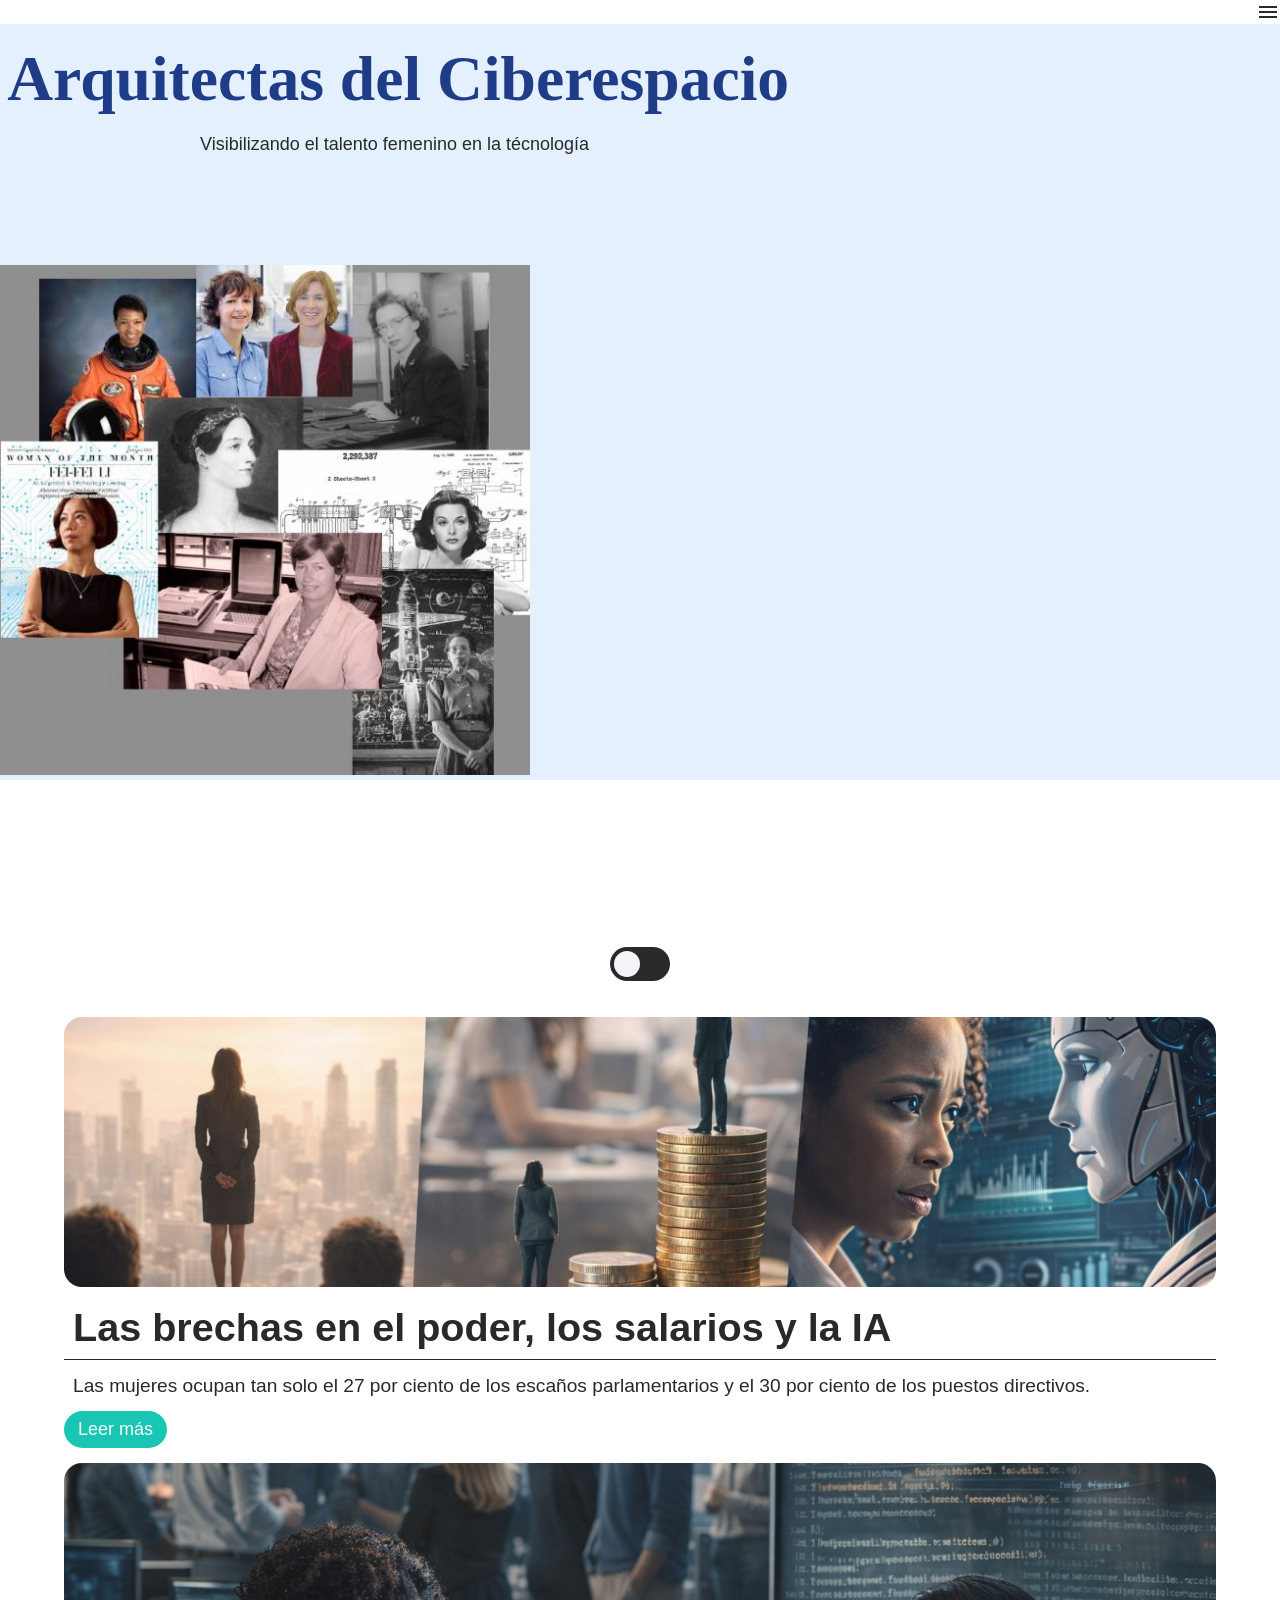
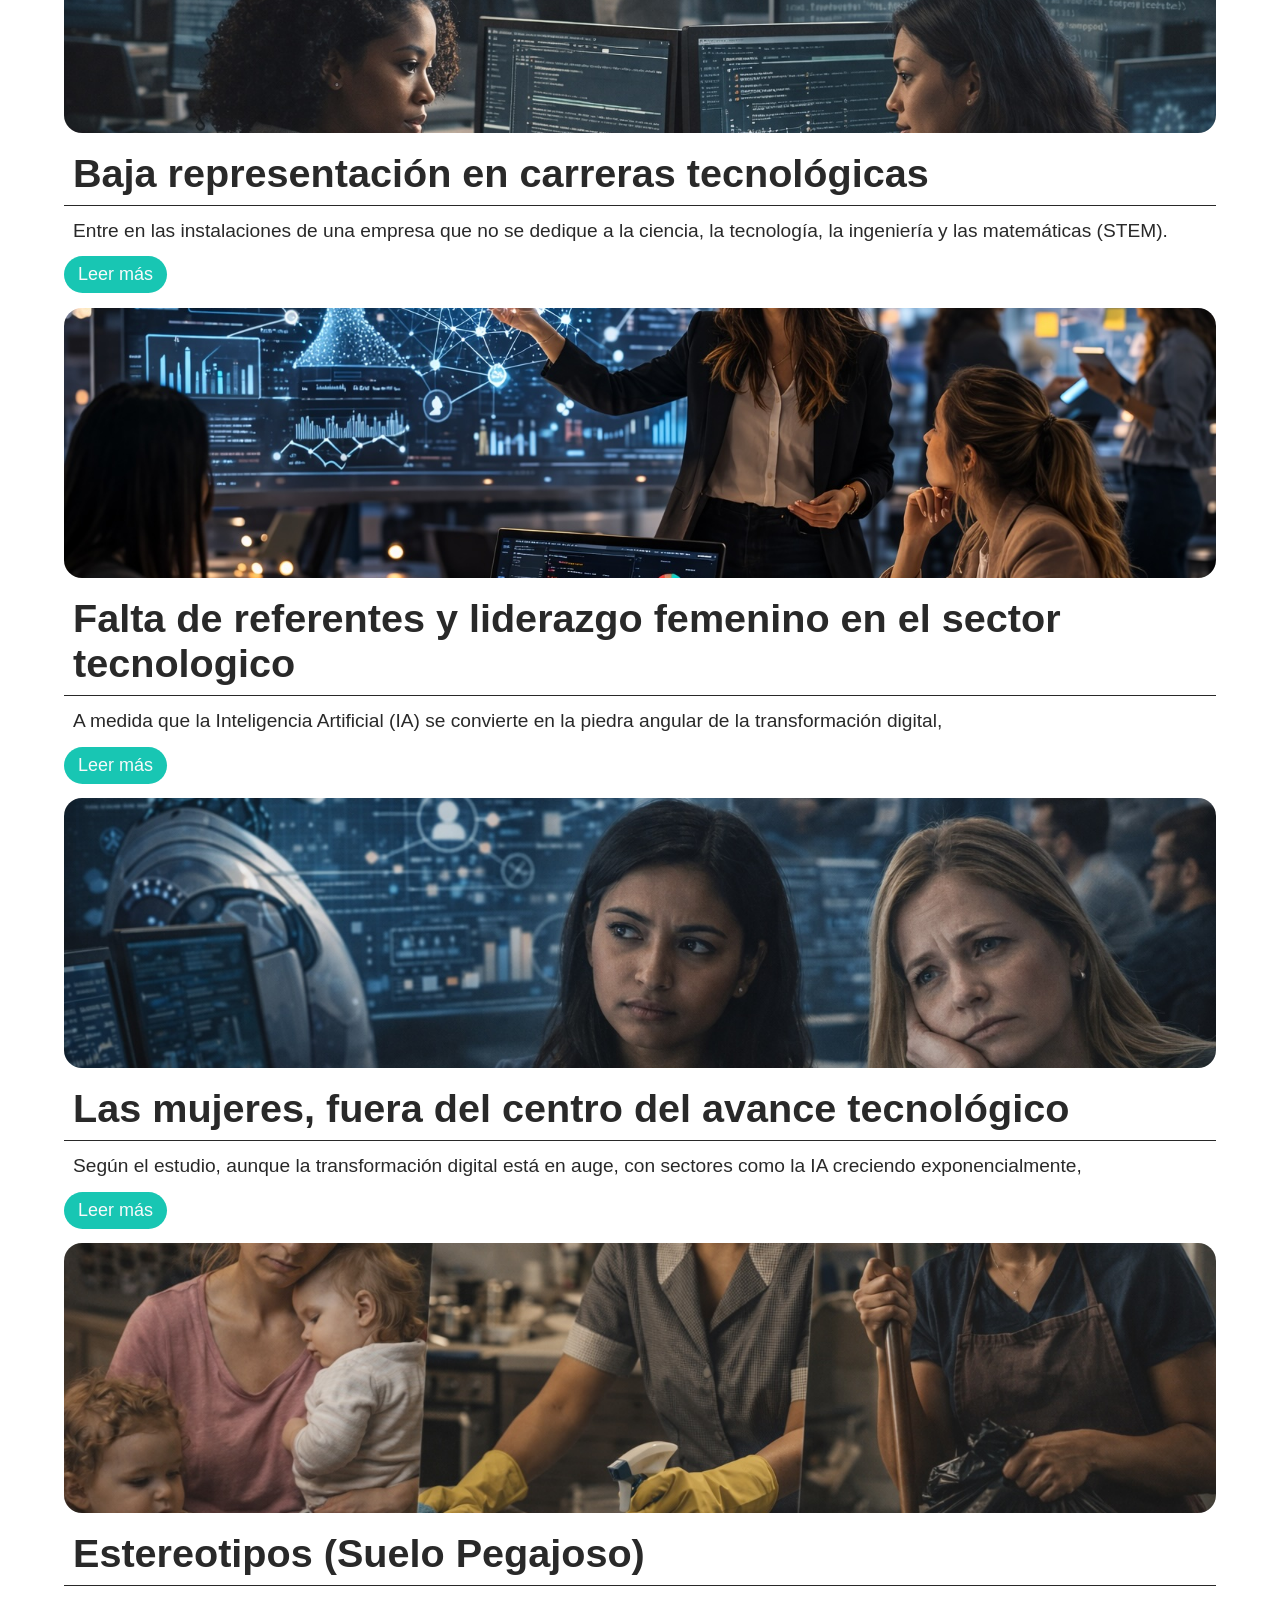
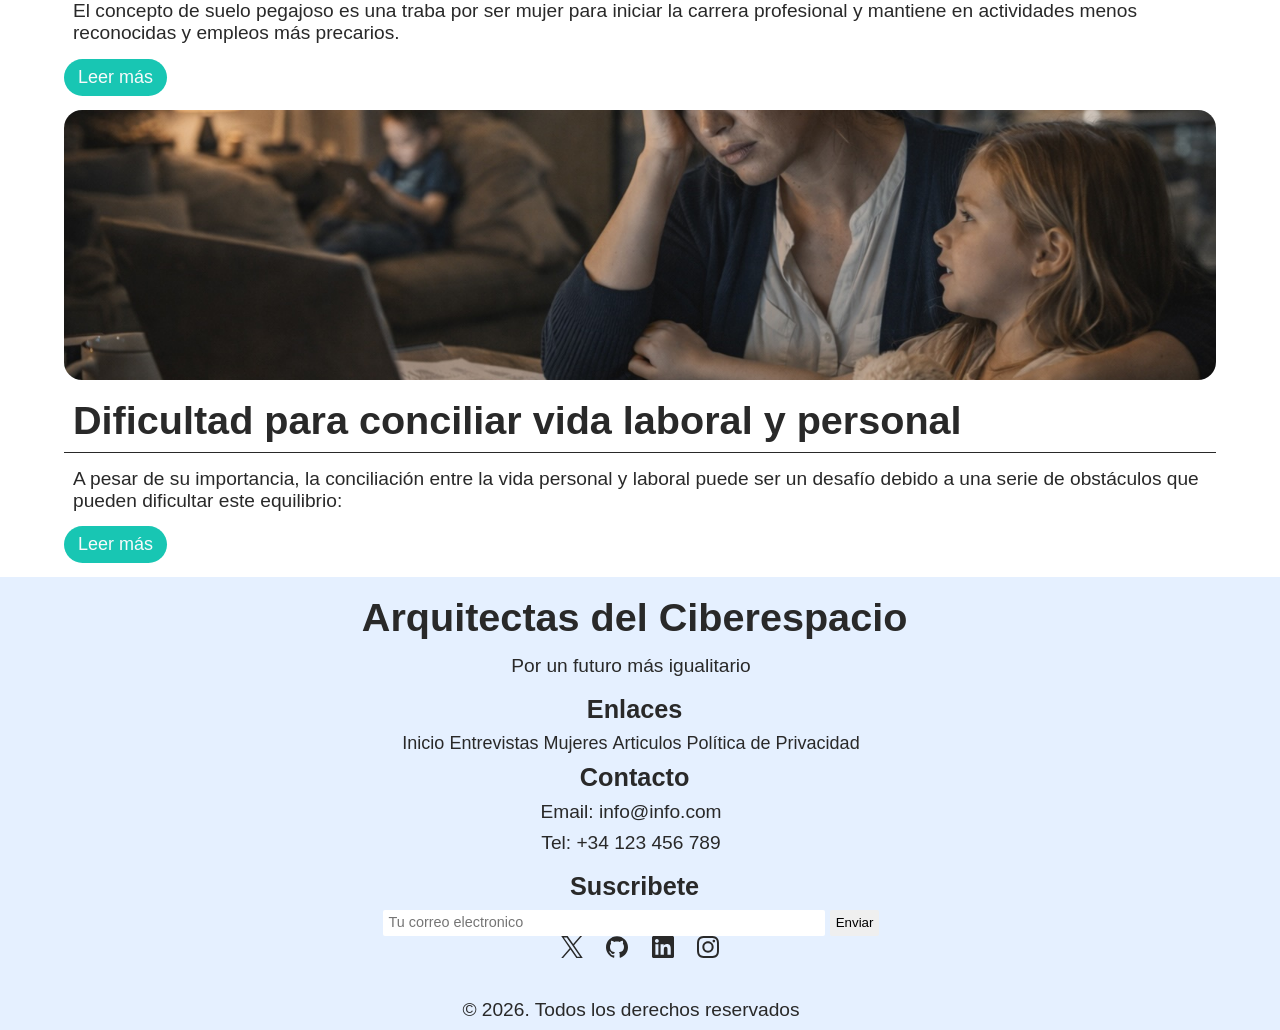
==== commit fccf8f55: "Merge branch 'main' of https://github.com/NzingaMbande/arquitectas-del-ciberespacio" ====
--- a/articulos.html
+++ b/articulos.html
@@ -70,42 +70,49 @@
         <div class="divisor">
             <article class="post">
                 <figure class="post-figure">
-                    <img src="assets/articulos/article1.jpg" alt="brechas-del-poder">
+                    <img src="assets/articulos/article1.webp" alt="brechas-del-poder">
                 </figure>
                 <h2>Las brechas en el poder, los salarios y la IA</h2>
 
                 <p class="intro">Las mujeres ocupan tan solo el 27 por ciento de los escaños parlamentarios y el 30 por
-                    ciento de los puestos directivos.</p>
+                    ciento de los puestos directivos.
                 <div class="extra">
                     <p>A este ritmo la igualdad en la esfera del liderazgo tardará 100 años en llegar. Las cuotas
-                        demuestran lo que se puede conseguir –en algunos países han hecho posible duplicar la proporción
-                        de mujeres que ocupan escaños parlamentarios–, pero los avances siguen siendo dolorosamente
-                        lentos.</p>
+                        demuestran lo que se puede
+                        conseguir –en algunos países han hecho posible duplicar la proporción de mujeres que ocupan
+                        escaños parlamentarios–,
+                        pero los avances siguen siendo dolorosamente lentos.</p>
                     <p>
                         Los obstáculos empiezan mucho antes de que las mujeres lleguen a la sala de juntas. Unos 708
-                        millones de mujeres quedan excluidas del mercado laboral debido a los cuidados no remunerados y
-                        la pobreza de tiempo.
-                        Incluso aquellas que trabajan se ven empujadas hacia empleos con salarios más bajos y con menos
-                        oportunidades para ascender.
-                        Sin embargo, cuando las mujeres alcanzan puestos de poder, la recompensa es clara: las empresas
-                        con un mayor número de mujeres en puestos de liderazgo obtienen sistemáticamente mejores
-                        resultados que otras, lo que demuestra que cuando las mujeres tienen igualdad de acceso a las
-                        oportunidades, el crecimiento y la innovación prosperan.
+                        millones de mujeres quedan
+                        excluidas del mercado laboral debido a los cuidados no remunerados y la pobreza de tiempo.
+                        Incluso aquellas que trabajan
+                        se ven empujadas hacia empleos con salarios más bajos y con menos oportunidades para ascender.
+                        Sin embargo, cuando las
+                        mujeres alcanzan puestos de poder, la recompensa es clara: las empresas con un mayor número de
+                        mujeres en puestos de
+                        liderazgo obtienen sistemáticamente mejores resultados que otras, lo que demuestra que cuando
+                        las mujeres tienen igualdad
+                        de acceso a las oportunidades, el crecimiento y la innovación prosperan.
                     </p>
                     <p>
                         A medida que se afianza la revolución de la inteligencia artificial (IA), el mundo se enfrenta a
-                        una nueva y profunda transformación, y se corre el riesgo de perpetuar la desigualdad si no
-                        aprendemos de los errores del pasado. Las mujeres solo representan alrededor del 29 por ciento
-                        de la fuerza laboral en tecnología a escala mundial y tan solo el 14 por ciento del personal
-                        directivo en el sector tecnológico. Además, casi el 28 por ciento de los puestos de trabajo
-                        ocupados por mujeres están en peligro de cara a la IA, frente al 21 por ciento de los
-                        desempeñados por hombres.
+                        una nueva y profunda
+                        transformación, y se corre el riesgo de perpetuar la desigualdad si no aprendemos de los errores
+                        del pasado. Las mujeres
+                        solo representan alrededor del 29 por ciento de la fuerza laboral en tecnología a escala mundial
+                        y tan solo el 14 por
+                        ciento del personal directivo en el sector tecnológico. Además, casi el 28 por ciento de los
+                        puestos de trabajo ocupados
+                        por mujeres están en peligro de cara a la IA, frente al 21 por ciento de los desempeñados por
+                        hombres.
                     </p>
                     <p>
                         Sin embargo, el futuro digital también podría ser un ecualizador importante. Cerrar la brecha
-                        digital de género podría beneficiar a 343 millones de mujeres y niñas, sacar a 30 millones de la
-                        pobreza extrema, mejorar la seguridad alimentaria de 42 millones e impulsar un crecimiento
-                        mundial de 1,5 billones de dólares de aquí a 2030.
+                        digital de género podría
+                        beneficiar a 343 millones de mujeres y niñas, sacar a 30 millones de la pobreza extrema, mejorar
+                        la seguridad alimentaria
+                        de 42 millones e impulsar un crecimiento mundial de 1,5 billones de dólares de aquí a 2030.
                     </p>
                     <p>
                         Fuente: <a
@@ -113,17 +120,17 @@
                             brechas en el poder</a>
                     </p>
                 </div>
-
-
-                <a class="leer-mas" href="#">Leer más</a>
-            </article>
-            <article class="post">
-                <figure class="post-figure">
-                    <img src="assets/articulos/article2.jpg" alt="baja-representacion">
+                </p>
+
+                <a class="leer-mas" href="#">Leer más</a>
+            </article>
+            <article class="post">
+                <figure class="post-figure">
+                    <img src="assets/articulos/article2.webp" alt="baja-representacion">
                 </figure>
                 <h2>Baja representación en carreras tecnológicas</h2>
                 <p>Entre en las instalaciones de una empresa que no se dedique a la ciencia, la tecnología, la
-                    ingeniería y las matemáticas (STEM).</p>
+                    ingeniería y las matemáticas (STEM).
                 <div class="extra">
                     <p>
                         Tome 10 empleados al azar, y es probable que 5 sean mujeres y 5 hombres. Es un hecho que conoce
@@ -155,17 +162,17 @@
                             subrepresentadas</a>
                     </p>
                 </div>
-
-
-                <a class="leer-mas" href="#">Leer más</a>
-            </article>
-            <article class="post">
-                <figure class="post-figure">
-                    <img src="assets/articulos/article3.jpg" alt="falta-referentes">
+                </p>
+
+                <a class="leer-mas" href="#">Leer más</a>
+            </article>
+            <article class="post">
+                <figure class="post-figure">
+                    <img src="assets/articulos/article3.webp" alt="falta-referentes">
                 </figure>
                 <h2>Falta de referentes y liderazgo femenino en el sector tecnologico</h2>
                 <p>A medida que la Inteligencia Artificial (IA) se convierte en la piedra angular de la transformación
-                    digital,</p>
+                    digital,
                 <div class="extra">
                     <p>
                         surge una preocupación crítica: la falta de representación femenina en los sectores tecnológicos
@@ -195,17 +202,17 @@
                             Wass</a>
                     </p>
                 </div>
-
-
-                <a class="leer-mas" href="#">Leer más</a>
-            </article>
-            <article class="post">
-                <figure class="post-figure">
-                    <img src="assets/articulos/article4.jpg" alt="fuera-del-centro">
+                </p>
+
+                <a class="leer-mas" href="#">Leer más</a>
+            </article>
+            <article class="post">
+                <figure class="post-figure">
+                    <img src="assets/articulos/article4.webp" alt="fuera-del-centro">
                 </figure>
                 <h2>Las mujeres, fuera del centro del avance tecnológico</h2>
                 <p>Según el estudio, aunque la transformación digital está en auge, con sectores como la IA creciendo
-                    exponencialmente,</p>
+                    exponencialmente,
                 <div class="extra">
                     <p>
                         la participación femenina sigue siendo limitada, especialmente en roles técnicos y de liderazgo.
@@ -233,17 +240,17 @@
                             Wass</a>
                     </p>
                 </div>
-
-                <a class="leer-mas" href="#">Leer más</a>
-            </article>
-            <article class="post">
-                <figure class="post-figure">
-                    <img src="assets/articulos/article5.jpg" alt="suelo-pegajoso">
+                </p>
+                <a class="leer-mas" href="#">Leer más</a>
+            </article>
+            <article class="post">
+                <figure class="post-figure">
+                    <img src="assets/articulos/article5.webp" alt="suelo-pegajoso">
                 </figure>
                 <h2>Estereotipos (Suelo Pegajoso)</h2>
                 <p>El concepto de suelo pegajoso es una traba por ser mujer para iniciar la carrera profesional y
                     mantiene en actividades
-                    menos reconocidas y empleos más precarios.</p>
+                    menos reconocidas y empleos más precarios.
                 <div class="extra">
                     <p>
                         Hace referencia al condicionamiento que supone para el desarrollo profesional y promoción de las
@@ -277,19 +284,19 @@
                             no progresan laboralmente</a>
                     </p>
                 </div>
-
-
-                <a class="leer-mas" href="#">Leer más</a>
-            </article>
-            <article class="post">
-                <figure class="post-figure">
-                    <img src="assets/articulos/article6.jpg" alt="dificultades">
+                </p>
+
+                <a class="leer-mas" href="#">Leer más</a>
+            </article>
+            <article class="post">
+                <figure class="post-figure">
+                    <img src="assets/articulos/article6.webp" alt="dificultades">
                 </figure>
                 <h2>Dificultad para conciliar vida laboral y personal</h2>
 
                 <p>A pesar de su importancia, la conciliación entre la vida personal y laboral puede ser un desafío
                     debido a una serie
-                    de obstáculos que pueden dificultar este equilibrio:</p>
+                    de obstáculos que pueden dificultar este equilibrio:
                 <div class="extra">
                     <p>
                         Cultura Organizacional: En muchas organizaciones, la cultura laboral y las expectativas de
@@ -341,10 +348,9 @@
                             href="https://www.canvis.es/conciliacion-entre-la-vida-personal-y-laboral-la-clave-para-el-bienestar-integral/">Conciliacion</a>
                     </p>
                 </div>
-
-                <a class="leer-mas" href="#">Leer más</a>
-            </article>
-        </div>
+                </p>
+                <a class="leer-mas" href="#">Leer más</a>
+            </article>
     </main>
 
     <!-- PIE DE PÁGINA -->
@@ -375,7 +381,7 @@
                     <h3 class="footer__title">Suscribete</h3>
                     <form action="#" method="post" class="newsletter__form">
                         <input type="email" name="mail" id="mail" aria-label="mail" class="newsletter_input"
-                            placeholder="Tu correo electronico" required>
+                            placeholder="Tu correo electronico" requiered>
                         <button type="submit" class="newsletter__button">Enviar</button>
                     </form>
                 </div>
--- a/css/style.css
+++ b/css/style.css
@@ -29,15 +29,14 @@
     /* Colores */
     /* --bg-color: #e6e6e6; */
     --bg-color: #F3F5F9;
-    --bg-color2: rgb(143, 143, 143);
-    --bg-color3: rgb(63, 63, 63);
-    --font-color: #1F3C88;
-    --font-color2: #303030;
+    --bg-color2: rgba(52, 52, 52, 0);
+    --bg-color3: rgb(87, 87, 87);
+    --font-color: #292929;
+    --font-color2: #f5f5f5;
     --time-line: #fa7c42;
-    --titulares: #1F3C88;
-    --tarjetas: #E5F0FF;
-    --botones: #18C6B3;
-    --titulos: #1F3C88;
+    --acento: #18C6B3;
+    --bg-titulos: #1F3C88;
+    --bg-cards: #e5f0ff;
 
     /* Tamaños por defecto, luego se pueden ajustar */
     --h1-min: 2.3rem;
@@ -77,7 +76,6 @@
     min-height: 100vh;
     font-family: var(--font-text);
     color: var(--font-color);
-    background-color: var(--bg-color);
     display: grid;
     grid-template-columns: 100%;
     grid-template-rows: auto auto 100vh 2fr auto;
@@ -98,8 +96,10 @@
 
 
 /* HEADLINES */
-h1, h2, h3 {
-    color: var(--titulares);
+
+h1,
+h2,
+h3 {
     padding-left: 0.4rem;
     margin-top: 1rem;
     margin-bottom: 0.8rem;
@@ -108,6 +108,7 @@
 }
 
 h1 {
+    font-family: var(--font-titular);
     font-size: clamp(var(--h1-min), var(--h1-ideal), var(--h1-max));
     font-weight: bold;
     margin-bottom: 1rem;
@@ -173,6 +174,7 @@
 }
 
 body>nav.visible {
+    font-family: var(--font-titular);
     display: block;
     height: 100vh;
 }
@@ -192,6 +194,7 @@
     align-items: flex-start;
     max-width: 100%;
     margin: 0 auto;
+    background-color: #E5F0FF;
 }
 
 .hero__text>#titulo {
@@ -202,8 +205,7 @@
     /* Desactivar el silabeo: Para que el navegador no divida las palabras automaticamente */
     hyphens: none;
     text-wrap: balance;
-    padding: 0 2rem;
-    text-align: center;
+    color: var(--bg-titulos);
 }
 
 .hero__text p {
@@ -253,30 +255,12 @@
     margin-bottom: 1rem;
 }
 
-#index .card figcaption {
-    font-family: 'Space Grotesk';
-    background: #18C6B3;
-    color: #F9FAFB;
-    border-radius: 8px;
-    margin-top: 0.75rem;
-    padding: 8px 14px;
-    line-height: 1.3;
-    font-weight: 700;
-}
-
-#index .card img{
-    width: 100%;
-    aspect-ratio: 4 / 2;
-    display: block;
-    object-fit: cover;
-}
-#index p{
-    line-height: 1.6;
-    text-align: left;
+#index figcaption {
+    font-size: 0.8rem;
 }
 
 .preview-articulo figure {
-    width: 100%;
+    width: 90%;
     height: 40%;
     padding: 0;
     margin-bottom: 1rem;
@@ -327,10 +311,12 @@
     width: 100%;
     height: 100%;
     display: block;
-    object-fit: fill;
+    /* object-fit: fill; */
+    object-fit: cover;
 }
 
 .extra {
+    /*dejarlo asi para el leer mas y menos JS*/
     display: none;
 }
 
@@ -454,7 +440,8 @@
 /*FOOTER */
 footer {
     /* border: 1px solid crimson; */
-    background-color: var(--bg-color2);
+    /* background-color: var(--bg-color2); */
+    background: #E5F0FF;
     grid-area: footer;
     display: grid;
     grid-template-columns: auto auto;
@@ -512,7 +499,8 @@
 
 .slider h2 {
     text-align: left;
-    font-size: 1.3rem;;
+    font-size: 1.3rem;
+    ;
     line-height: 120%;
 }
 
@@ -569,53 +557,536 @@
     color: var(--time-line);
 }
 
-.slider{
+.slider {
     overflow: hidden;
 }
 
 
 /* PAGINA MUJERES */
+.timiline span {
+    .timiline span {
+        color: var(--time-line);
+    }
+
+    .timiline {
+        display: grid;
+        grid-template-columns: 1fr;
+        grid-template-columns: 1fr;
+        align-items: start;
+        position: relative;
+        min-height: 100vh;
+        margin: 0 3rem;
+    }
+
+    .title_column {
+        margin: 3rem 0;
+    }
+
+    .title_column h2 {
+        font-size: var(--h2-section-max);
+
+        margin-bottom: 1rem;
+        text-align: center;
+    }
+
+    .title_column p {
+        text-align: center;
+    }
+
+    .timiline_column {
+        padding-left: 2rem;
+        border-left: 1px solid var(--font-color);
+        position: relative;
+    }
+
+
 .timiline span{
     color: var(--time-line);
 }
 
-.timiline {
+    #entrevistas .extra p {
+        margin-bottom: 1rem;
+    }
+
+    .timeline-item {
+        position: relative;
+        padding: 0 0 4rem 0;
+    }
+
+    .timiline_avatar {
+        position: absolute;
+        left: -3.8rem;
+        top: 0;
+        object-fit: cover;
+        object-position: top;
+        width: 60px;
+    }
+
+    .timeline-item h2 {
+        font-weight: 700;
+        color: var(--font-color);
+        letter-spacing: -0.03em;
+        line-height: 1;
+        margin-bottom: 1rem;
+        font-size: var(--h2-section-max);
+    }
+
+
+    .timeline-item figure img {
+        width: 100%;
+        max-width: 620px;
+        height: auto;
+        margin-bottom: 2rem;
+    }
+
+
+    .timeline-item h3 {
+        text-transform: uppercase;
+        margin-bottom: 0.7rem;
+        color: #949494;
+    }
+
+
+    .timeline-item p {
+        max-width: 620px;
+    }
+
+
+    .timeline-item span {
+        display: inline-block;
+        margin-top: 1rem;
+        padding: 0.5rem 0.7rem;
+        border: 1px solid #8d6751;
+        color: var(--time-line);
+        border-radius: 333px;
+        line-height: 150%;
+    }
+
+
+    .cards_mujeres {
+        margin: 3rem 0;
+        padding: 0 3rem;
+        gap: 1rem;
+        flex-wrap: wrap;
+        justify-content: center;
+        display: flex;
+    }
+
+    .card_mujeres {
+        flex: 0 0 100%;
+        /* height: 70vh; */
+        /* FCS Para el flip */
+        transition: transform .6s linear;
+    }
+
+    .anverso,
+    .reverso {
+        margin-bottom: 2rem;
+        height: 100%;
+    }
+
+    .anverso {
+        padding: 1rem 2rem;
+        background-color: var(--bg-color3);
+        color: var(--font-color2);
+        display: flex;
+        flex-direction: column;
+        justify-content: space-between;
+        align-items: center;
+        text-align: left;
+        cursor: pointer;
+        border-radius: 12px;
+        border-radius: 12px;
+        height: 70vh;
+    }
+
+    .anverso h3 {
+        flex: 1;
+        display: flex;
+        align-items: center;
+        line-height: 140%;
+    }
+
+    .anverso button {
+        font-weight: 500;
+        background: none;
+        border: none;
+        color: var(--time-line);
+        cursor: pointer;
+        font-size: 0.8rem;
+    }
+
+    .reverso {
+        padding: 2rem 2.5rem;
+        background-color: var(--bg-color3);
+        color: var(--font-color2);
+        display: flex;
+        flex-direction: column;
+        justify-content: flex-end;
+        text-align: left;
+        gap: 1rem;
+        /* FCS Para el flip */
+        display: none;
+        transform: rotateY(180deg);
+    }
+
+    /* FCS Para el flip */
+    .card_mujeres.flip {
+        transform: rotateY(180deg);
+    }
+
+    .reverso p {
+        line-height: 150%;
+        font-size: var(--p-min);
+    }
+
+    .reverso {
+        position: relative;
+        min-height: 50vh;
+        overflow: hidden;
+        /* display: flex; */
+        flex-direction: column;
+        justify-content: flex-end;
+        padding: 2rem;
+        text-align: left;
+        border-radius: 12px;
+    }
+
+    .reverso img {
+        position: absolute;
+        inset: 0;
+        width: 100%;
+        height: 100%;
+        object-fit: cover;
+        z-index: 0;
+    }
+
+    .reverso::after {
+        content: '';
+        position: absolute;
+        inset: 0;
+        background: linear-gradient(to bottom, transparent -10%, var(--bg-color3));
+        z-index: 1;
+    }
+
+    .reverso h4,
+    .reverso p {
+        position: relative;
+        z-index: 2;
+        color: white;
+    }
+
+    /* AGREGADO ROS_ ENTREVISTAS */
+    #header_esconder {
+        display: none;
+    }
+
+.manifiesto-intro {
+    background: var(--bg-cards);
+    padding: 2rem;
+    border-radius: 28px;
+}
+
+#entrevistas {
+    width: 100%;
+    margin: 2rem auto 4rem;
+    display: flex;
+    flex-direction: column;
+    gap: 3rem;
+}
+
+    #entrevistas section {
+        display: flex;
+        flex-direction: column;
+        gap: 1.5rem;
+    }
+
+    #entrevistas h2 {
+        font-family: 'Space Grotesk';
+        font-size: 36px;
+        font-weight: bolder;
+        color: #1F3C88;
+        line-height: 1.2;
+        padding: 0.1rem 2rem;
+    }
+
+    #entrevistas .manifiesto {
+        display: grid;
+        grid-template-columns: 1fr;
+        gap: 1.5rem;
+        padding: 1.5rem;
+        align-items: center;
+        border-radius: 0.5rem;
+    }
+
+    #entrevistas .manifiesto p {
+        line-height: 1.7;
+        max-width: 85%;
+    }
+
+    #entrevistas .manifiesto figure {
+        margin: 0;
+        aspect-ratio: 4 / 3;
+        overflow: hidden;
+        border-radius: 0.25rem;
+    }
+
+    #entrevistas img {
+        width: 100%;
+        height: 100%;
+        display: block;
+        object-fit: cover;
+    }
+
+#entrevistas .btn-audio {
+    display: inline-flex;
+    align-items: center;
+    justify-content: center;
+    width: fit-content;
+    padding: 0.9rem 1.4rem;
+    background: var(--acento);
+    color: #FFFFFF;
+    border-radius: 999px;
+    font-weight: 600;
+    margin: 0;
+    transition: transform 0.2s ease, box-shadow 0.2s ease;
+}
+
+#entrevistas .btn-audio:hover {
+    transform: translateY(-2px);
+    box-shadow: 0 10px 20px rgba(24, 198, 179, 0.25);
+}
+
+
+#entrevistas .audio {
+    /*Fondo color para dar protagonismo*/
+    width: 100%;
+    padding: 2rem;
+    background: var(--bg-cards);
+    border-radius: 28px;
+}
+
+#entrevistas .tag {
+    display: inline-block;
+    padding: 0.45rem 0.9rem;
+    border-radius: 999px;
+    background: rgba(24, 198, 179, 0.14);
+    color: var(--bg-titulos);
+    font-weight: 700;
+    font-size: 0.85rem;
+    margin-bottom: 1rem;
+}
+
+#entrevistas .audio-media {
     display: grid;
-    grid-template-columns: 1fr ;
-    align-items: start;
-    position: relative;
-    min-height: 100vh;
-    margin: 0 3rem;
-}
-
-.title_column {
-    margin: 3rem 0;
-}
-
-.title_column h2 {
-    font-size: var(--h2-section-max);
-
+    grid-template-columns: 1fr;
+    gap: 1.2rem;
+    align-items: center;
+    padding: 0.8rem;
+    background: #FFFFFF;
+    border: 1px solid #E5E7EB;
+    border-radius: 24px;
+    box-shadow: 0 10px 30px rgba(31, 60, 136, 0.08);
+}
+
+#entrevistas .audio-media audio {
+    width: 100%;
+}
+
+#entrevistas .audio-media figure {
+    margin: 0;
+    aspect-ratio: 4 / 4.2;
+    overflow: hidden;
+    border-radius: 20px;
+}
+
+#entrevistas .audio-media figure img {
+    width: 100%;
+    height: 100%;
+    object-fit: cover;
+    display: block;
+    /* width: 400px; */
+    /* -webkit-mask-image: linear-gradient(to right, transparent, black 10%, black 92%, transparent),
+                      linear-gradient(to bottom, transparent, black 10%, black 92%, transparent);
+
+  -webkit-mask-composite: intersect;
+  mask-composite: intersect; */
+}
+
+#entrevistas .audio-player {
+    display: flex;
+    flex-direction: column;
+    gap: 0.8rem;
+    padding: 1.2rem;
+    background: #F8FAFC;
+    border: 1px solid #E5E7EB;
+    border-radius: 18px;
+}
+
+#entrevistas .audio-push {
+    margin: 0;
+    padding: 2rem 0.1rem;
+    font-weight: 700;
+    color: var(--bg-titulos);
+}
+
+#entrevistas .audio-player audio {
+    width: 100%;
+    background: #F3F5F9;
+    border-radius: 16px;
+    padding: 0.8rem;
+}
+
+
+#entrevistas .post {
+    width: 100%;
+    padding: 1.25rem;
+    line-height: 1.6;
+    border-radius: 0.5rem;
+}
+
+#entrevistas h3 {
+    margin-bottom: 0.8rem;
+    font-family: var(--font-titular);
+    color: var(--bg-titulos);
+    padding: 0;
+}
+
+#entrevistas .qa {
+    background: #ffffff;
+    border: 1px solid #e5e7eb;
+    border-radius: 20px;
+    padding: 1rem 1.2rem;
+    box-shadow: 0 6px 18px rgba(31, 60, 136, 0.06);
+    margin-bottom: 1.5rem;
+}
+
+#entrevistas .pregunta,
+#entrevistas .respuesta {
+    margin: 0;
+    line-height: 1.7;
+}
+
+#entrevistas .pregunta {
+    margin-bottom: 0.8rem;
+    color: #1f3c88;
+    font-weight: 600;
+}
+
+#entrevistas .respuesta {
+    color: #374151;
+}
+
+#entrevistas .pregunta span,
+#entrevistas .respuesta span {
+    display: inline-block;
+    margin-right: 0.5rem;
+    padding: 0.2rem 0.7rem;
+    border-radius: 999px;
+    font-size: 0.78rem;
+    font-weight: 700;
+}
+
+#entrevistas .pregunta span {
+    background: #dbe8ff;
+    color: #1f3c88;
+}
+
+#entrevistas .respuesta span {
+    background: #dff7f3;
+    color: #0f766e;
+}
+
+#entrevistas .frases {
+    display: grid;
+    grid-template-columns: 1fr;
+    gap: 1.5rem;
+    background: var(--bg-cards);
+    border: 1px solid #E5E7EB;
+    border-radius: 24px;
+    padding: 2rem;
+    box-shadow: 0 10px 30px rgba(31, 60, 136, 0.08);
+}
+
+#entrevistas .frases h2 {
+    grid-column: 1 / -1;
     margin-bottom: 1rem;
-    text-align: center;
-}
-
-.title_column p{
-    text-align: center;
+}
+
+
+#entrevistas .frases figure {
+    margin: 0;
+    aspect-ratio: 4 / 5;
+    overflow: hidden;
+    border-radius: 0.5rem;
+}
+
+#entrevistas .proximas {
+    display: grid;
+    grid-template-columns: 1fr;
+    gap: 1.5rem;
+    background: var(--bg-cards);
+    border: 1px solid #E5E7EB;
+    border-radius: 24px;
+    padding: 2rem;
+    box-shadow: 0 10px 30px rgba(31, 60, 136, 0.08);
+}
+
+    #entrevistas .proximas h2 {
+        grid-column: 1 / -1;
+    }
+
+    #entrevistas .proximas article {
+        display: flex;
+        flex-direction: column;
+        gap: 1rem;
+        padding: 1rem;
+    }
+
+    #entrevistas .proximas figcaption {
+        font-family: 'Space Grotesk';
+        background: #18C6B3;
+        color: #F9FAFB;
+        border-radius: 8px;
+        margin-top: 0.75rem;
+        padding: 8px 14px;
+        line-height: 1.3;
+        font-weight: 700;
+    }
+
+    #entrevistas .proximas figure {
+        display: flex;
+        flex-direction: column;
+        gap: 0.75rem;
+        margin: 0;
+    }
+
+    #entrevistas .proximas article img {
+        width: 100%;
+        aspect-ratio: 4 / 5;
+        display: block;
+        object-fit: cover;
+    }
+
+    #entrevistas .proximas article p,
+    #entrevistas .extra {
+        line-height: 1.6;
+        text-align: left;
+    }
+
+/* PAGINA MUJERES */
+.timiline span {
+    color: var(--time-line);
+}
+
+#entrevistas .extra p {
+    margin-bottom: 1rem;
 }
 
 .timiline_column {
-    padding-left: 2rem;
+    padding-left: 8rem;
     border-left: 1px solid var(--font-color);
     position: relative;
-}
-
-
-.timiline span{
-    color: var(--time-line);
-}
-
-#entrevistas .extra p {
-    margin-bottom: 1rem;
 }
 
 .timeline-item {
@@ -642,15 +1113,15 @@
 }
 
 
-.timeline-item figure img{
-    width:100%;
+.timeline-item figure img {
+    width: 100%;
     max-width: 620px;
     height: auto;
     margin-bottom: 2rem;
 }
 
 
-.timeline-item h3{
+.timeline-item h3 {
     text-transform: uppercase;
     margin-bottom: 0.7rem;
     color: #949494;
@@ -658,17 +1129,16 @@
 
 
 .timeline-item p {
-.timeline-item p {
     max-width: 620px;
 }
-}
-
-.timeline-item span{
+
+
+.timeline-item span {
     display: inline-block;
     margin-top: 1rem;
     padding: 0.5rem 0.7rem;
     border: 1px solid #8d6751;
-    color:var(--time-line);
+    color: var(--time-line);
     border-radius: 333px;
     line-height: 150%;
 }
@@ -690,7 +1160,8 @@
     transition: transform .6s linear;
 }
 
-.anverso, .reverso {
+.anverso,
+.reverso {
     margin-bottom: 2rem;
     height: 100%;
 }
@@ -703,7 +1174,7 @@
     flex-direction: column;
     justify-content: space-between;
     align-items: center;
-    text-align: left;
+    text-align: center;
     cursor: pointer;
     border-radius: 12px;
     border-radius: 12px;
@@ -721,7 +1192,7 @@
     font-weight: 500;
     background: none;
     border: none;
-    color: var(--time-line);  
+    color: var(--time-line);
     cursor: pointer;
     font-size: 0.8rem;
 }
@@ -733,7 +1204,7 @@
     display: flex;
     flex-direction: column;
     justify-content: flex-end;
-    text-align: left;
+    text-align: center;
     gap: 1rem;
     /* FCS Para el flip */
     display: none;
@@ -758,7 +1229,7 @@
     flex-direction: column;
     justify-content: flex-end;
     padding: 2rem;
-    text-align: left;
+    text-align: center;
     border-radius: 12px;
 }
 
@@ -786,237 +1257,59 @@
     color: white;
 }
 
-/* AGREGADO ROS_ ENTREVISTAS */
-#header_esconder{
-    display: none;
-}
-
-#entrevistas .negrita{
-    font-weight: bold;
-}
-
-#entrevistas {
-    width: 100%;
-    margin: 2rem auto 4rem;
-    display: flex;
-    flex-direction: column;
-    gap: 3rem;
-}
-
-#entrevistas section {
-    display: flex;
-    flex-direction: column;
-    gap: 1.5rem;
-}
-
-#entrevistas h2 {
-    font-family: 'Space Grotesk';
-    font-size: 36px;
-    font-weight: bolder;
-    color: #1F3C88;
-    line-height: 1.2;
-    padding: 0.1rem 2rem;
-}
-
-#entrevistas .manifiesto {
-    display: grid;
-    grid-template-columns: 1fr;
-    gap: 1.5rem;
-    padding: 1.5rem;
-    align-items: center;
-    border-radius: 0.5rem;
-}
-
-#entrevistas .manifiesto p {
-    line-height: 1.7;
-    max-width: 85%;
-}
-
-#entrevistas .manifiesto figure {
-    margin: 0;
-    aspect-ratio: 4 / 3;
-    overflow: hidden;
-    border-radius: 0.25rem;
-}
-
-#entrevistas img {
-    width: 100%;
-    height: 100%;
-    display: block;
-    object-fit: cover;
-}
-
-#entrevistas .btn-audio{
-    display: inline-block;
-    text-align: left;
-    width: 48%;
-    margin: 0.8rem ;
-    padding: 0.8rem;
-    background-color: #2DD4BF;
-    color: #f3f3f3;
-    text-decoration: none;
-    border-radius: 333px;
-}
-
-#entrevistas audio{
-    width: 100%;
-    padding: 0.8rem;
-    background-color: #8d9493;
-}
-
-
-#entrevistas .audio_media {
-    display: grid;
-    grid-template-columns: 1fr;
-    gap: 1.2rem;
-    align-items: center;
-    padding: 0.5rem;
-}
-
-#entrevistas .audio_media figure {
-    aspect-ratio: 4 / 3;
-    overflow: hidden;
-    border-radius: 0.25rem;
-}
-
-#entrevistas .audio_media audio {
-    width: 100%;
-}
-
-#entrevistas .transcripcion {
-    width: 100%;
-    padding: 1.25rem;
-    line-height: 1.6;
-    border-radius: 0.5rem;
-}
-
-#entrevistas .transcripcion p {
-    line-height: 1.7;
-    margin-bottom: 0.9rem;
-    text-align: left;
-}
-
-#entrevistas .transcripcion h3 {
-    margin-bottom: 1rem;
-}
-
-#entrevistas .frases {
-    display: grid;
-    grid-template-columns: 1fr;
-    gap: 1.5rem;
-}
-
-#entrevistas .frases figure {
-    margin: 0;
-    aspect-ratio: 4 / 5;
-    overflow: hidden;
-    border-radius: 0.5rem;
-}
-
-#entrevistas .proximas {
-    display: grid;
-    grid-template-columns: 1fr;
-    gap: 1.5rem;
-    padding: 1.25rem;
-    border-radius: 0.5rem;
-}
-
-#entrevistas .proximas h2 {
-    grid-column: 1 / -1;
-}
-
-#entrevistas .proximas article {
-    display: flex;
-    flex-direction: column;
-    gap: 1rem;
-    padding: 1rem;
-}
-
-#entrevistas .proximas figcaption{
-    font-family: 'Space Grotesk';
-    background: #18C6B3;
-    color: #F9FAFB;
-    border-radius: 8px;
-    margin-top: 0.75rem;
-    padding: 8px 14px;
-    line-height: 1.3;
-    font-weight: 700;
-}
-
-#entrevistas .proximas figure {
-    display: flex;
-    flex-direction: column;
-    gap: 0.75rem;
-    margin: 0;
-}
-
-#entrevistas .proximas article img {
-    width: 100%;
-    aspect-ratio: 4 / 5;
-    display: block;
-    object-fit: cover;
-}
-
-#entrevistas .proximas article p,
-#entrevistas .extra {
-    line-height: 1.6;
-    text-align: left;
-}
-
-
-
-/* POLITICA DE PRIVACIDAD */
-.documento-legal {
-    display: block;
-    background: #fff;
-    padding: 40px;
-    border: 1px solid #e1e1e1;
-    box-shadow: 0 4px 6px rgba(0, 0, 0, 0.05);
-}
-
-.documento-legal h2 {
-    color: #2c3e50;
-    border-bottom: 2px solid #3498db;
-    padding-bottom: 10px;
-}
-
-.documento-legal h3,
-.articulo-destacado h3 {
-    color: #2980b9;
-    margin-top: 30px;
-}
-
-.articulo-destacado {
-    background-color: #f0f7ff;
-    border-left: 5px solid #3498db;
-    padding: 20px;
-    margin: 20px 0;
-    font-style: italic;
-}
-
-table {
-    width: 100%;
-    border-collapse: collapse;
-    margin: 20px 0;
-}
-
-th,
-td {
-    text-align: left;
-    padding: 12px;
-    border-bottom: 1px solid #ddd;
-}
-
-th {
-    background-color: #f2f2f2;
-}
-
-body > span{
-    display: flex;
-    justify-content: space-between;
-}
-
-nav> img:nth-of-type(1){
+
+    /* POLITICA DE PRIVACIDAD */
+    .documento-legal {
+        display: block;
+        background: #fff;
+        padding: 40px;
+        border: 1px solid #e1e1e1;
+        box-shadow: 0 4px 6px rgba(0, 0, 0, 0.05);
+    }
+
+    .documento-legal h2 {
+        color: #2c3e50;
+        border-bottom: 2px solid #3498db;
+        padding-bottom: 10px;
+    }
+
+    .documento-legal h3,
+    .articulo-destacado h3 {
+        color: #2980b9;
+        margin-top: 30px;
+    }
+
+    .articulo-destacado {
+        background-color: #f0f7ff;
+        border-left: 5px solid #3498db;
+        padding: 20px;
+        margin: 20px 0;
+        font-style: italic;
+    }
+
+    table {
+        width: 100%;
+        border-collapse: collapse;
+        margin: 20px 0;
+    }
+
+    th,
+    td {
+        text-align: left;
+        padding: 12px;
+        border-bottom: 1px solid #ddd;
+    }
+
+    th {
+        background-color: #f2f2f2;
+    }
+
+    body>span {
+        display: flex;
+        justify-content: space-between;
+    }
+
+    nav>img:nth-of-type(1) {
         display: none;
     }
 
@@ -1046,9 +1339,11 @@
     body>nav {
         /* border: 1px solid crimson; */
         grid-area: navegador;
+        font-family: var(--font-titular);
         color: var(--font-color);
         background-color: var(--bg-color2);
         font-size: clamp(var(--nav-title-min), var(--nav-title-ideal), var(--nav-title-max));
+        /* justify-content: space-between; cambie nombre como en el root*/
         top: 0;
         display: flex;
         flex-direction: row;
@@ -1209,15 +1504,80 @@
 
     /* ENTREVISTAS */
     #entrevistas .manifiesto {
-        grid-template-columns: 1fr 1fr;
-    }
-
-    #entrevistas .audio_media {
-        grid-template-columns: 1fr 1fr;
+        grid-template-columns: 1.1fr 0.9fr;
         align-items: center;
-    }
-
-    #entrevistas .transcripcion {
+        gap: 2rem;
+    }
+
+    #entrevistas .manifiesto p {
+        grid-column: 1;
+        grid-row: 1;
+    }
+
+    #entrevistas .manifiesto figure {
+        grid-column: 2;
+        grid-row: 1 / 3;
+    }
+
+    #entrevistas .btn-audio {
+        grid-column: 1;
+        grid-row: 2;
+        align-self: start;
+    }
+
+    #entrevistas .audio-media {
+        display: grid;
+        grid-template-columns: 0.7fr 1.3fr;
+        /* menos imagen, más audio */
+        gap: 2rem;
+        align-items: center;
+        padding: 1.5rem 2rem;
+    }
+
+
+    #entrevistas .audio-media figure {
+        max-width: 280px;
+        /* quitar el protagonismo de la imagen */
+        width: 100%;
+        justify-self: center;
+        aspect-ratio: 4 / 4.6;
+        border-radius: 18px;
+        overflow: hidden;
+        opacity: 0.9;
+    }
+
+    #entrevistas .audio-media figure img {
+        width: 100%;
+        height: 100%;
+        object-fit: cover;
+        object-position: center top;
+    }
+
+    #entrevistas .audio-player,
+    #entrevistas .audio-media>div {
+        width: 100%;
+        padding: 1.6rem;
+        border-radius: 20px;
+        background: #F8FAFC;
+        border: 1px solid #E5E7EB;
+    }
+
+    #entrevistas .audio-push {
+        font-size: 1.15rem;
+        padding: 0 0 0.8rem 0;
+        margin: 0;
+    }
+
+    #entrevistas .audio-media audio {
+        width: 100%;
+        min-height: 56px;
+        /* hace que se vea más grande */
+        padding: 0.6rem;
+        border-radius: 14px;
+        background: #EEF2F7;
+    }
+
+    #entrevistas .post {
         width: 65%;
         max-width: 700px;
     }
@@ -1258,11 +1618,11 @@
 
 
 
-    .card_mujeres{
+    .card_mujeres {
         flex: 0 0 100%;
     }
 
-    .cards_main div{
+    .cards_main div {
         flex: 0 0 50%;
     }
 
@@ -1343,11 +1703,11 @@
         flex: 0 0 25%;
     }
 
-    nav> img:nth-of-type(2){
+    nav>img:nth-of-type(2) {
         display: none;
     }
 
     nav> img:nth-of-type(1){
         display: block;
     }
-    }+    }
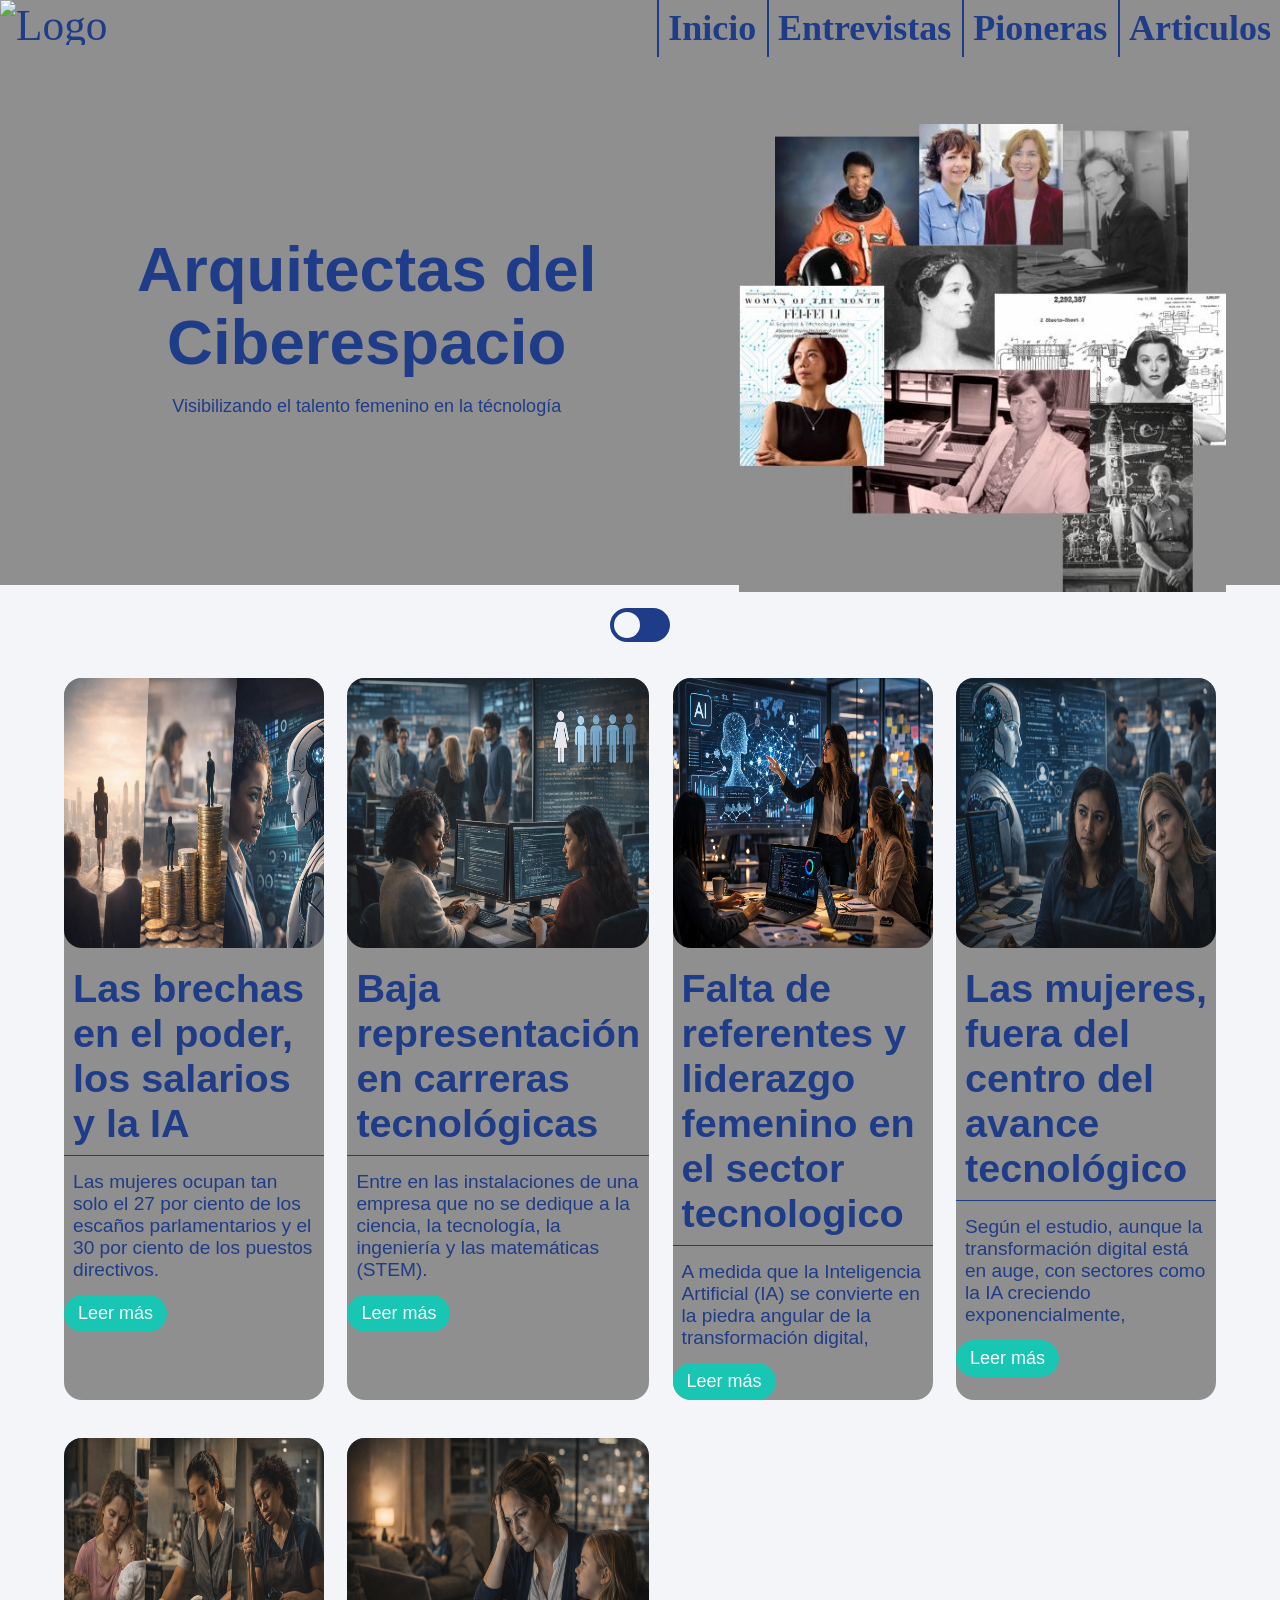
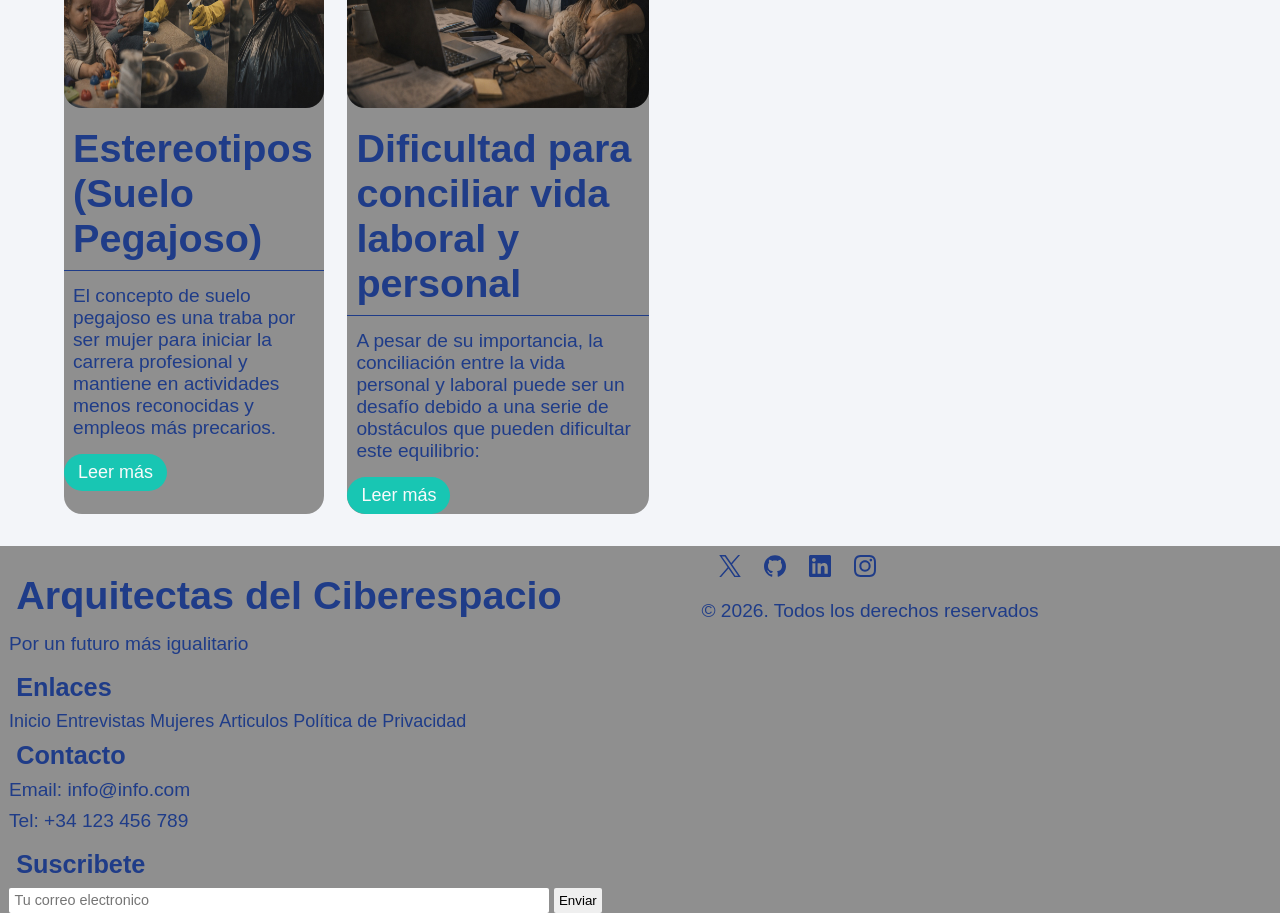
==== commit 0ef00df6: "correcion css" ====
--- a/articulos.html
+++ b/articulos.html
@@ -46,17 +46,11 @@
             <figure>
                 <img src="assets/imgDiana/pioneras_header.webp" alt="Pioneras de la programación">
             </figure>
-
-            <!-- BOTÓN DE MODO OSCURO -->
-            <!-- <button id="btn-modo">Cambiar de modo</button> -->
-
-
         </div>
     </header>
 
     <!-- CONTENIDO PRINCIPAL -->
     <main id="articulos">
-
         <!-- BOTÓN DE MODO OSCURO -->
         <label class="switch">
             <ul>
--- a/css/style.css
+++ b/css/style.css
@@ -29,14 +29,15 @@
     /* Colores */
     /* --bg-color: #e6e6e6; */
     --bg-color: #F3F5F9;
-    --bg-color2: rgba(52, 52, 52, 0);
-    --bg-color3: rgb(87, 87, 87);
-    --font-color: #292929;
-    --font-color2: #f5f5f5;
+    --bg-color2: rgb(143, 143, 143);
+    --bg-color3: rgb(63, 63, 63);
+    --font-color: #1F3C88;
+    --font-color2: #303030;
     --time-line: #fa7c42;
-    --acento: #18C6B3;
-    --bg-titulos: #1F3C88;
-    --bg-cards: #e5f0ff;
+    --titulares: #1F3C88;
+    --tarjetas: #E5F0FF;
+    --botones: #18C6B3;
+    --titulos: #1F3C88;
 
     /* Tamaños por defecto, luego se pueden ajustar */
     --h1-min: 2.3rem;
@@ -76,6 +77,7 @@
     min-height: 100vh;
     font-family: var(--font-text);
     color: var(--font-color);
+    background-color: var(--bg-color);
     display: grid;
     grid-template-columns: 100%;
     grid-template-rows: auto auto 100vh 2fr auto;
@@ -96,10 +98,8 @@
 
 
 /* HEADLINES */
-
-h1,
-h2,
-h3 {
+h1, h2, h3 {
+    color: var(--titulares);
     padding-left: 0.4rem;
     margin-top: 1rem;
     margin-bottom: 0.8rem;
@@ -108,7 +108,6 @@
 }
 
 h1 {
-    font-family: var(--font-titular);
     font-size: clamp(var(--h1-min), var(--h1-ideal), var(--h1-max));
     font-weight: bold;
     margin-bottom: 1rem;
@@ -194,7 +193,6 @@
     align-items: flex-start;
     max-width: 100%;
     margin: 0 auto;
-    background-color: #E5F0FF;
 }
 
 .hero__text>#titulo {
@@ -205,7 +203,8 @@
     /* Desactivar el silabeo: Para que el navegador no divida las palabras automaticamente */
     hyphens: none;
     text-wrap: balance;
-    color: var(--bg-titulos);
+    padding: 0 2rem;
+    text-align: center;
 }
 
 .hero__text p {
@@ -255,12 +254,30 @@
     margin-bottom: 1rem;
 }
 
-#index figcaption {
-    font-size: 0.8rem;
+#index .card figcaption {
+    font-family: 'Space Grotesk';
+    background: #18C6B3;
+    color: #F9FAFB;
+    border-radius: 8px;
+    margin-top: 0.75rem;
+    padding: 8px 14px;
+    line-height: 1.3;
+    font-weight: 700;
+}
+
+#index .card img{
+    width: 100%;
+    aspect-ratio: 4 / 2;
+    display: block;
+    object-fit: cover;
+}
+#index p{
+    line-height: 1.6;
+    text-align: left;
 }
 
 .preview-articulo figure {
-    width: 90%;
+    width: 100%;
     height: 40%;
     padding: 0;
     margin-bottom: 1rem;
@@ -311,12 +328,10 @@
     width: 100%;
     height: 100%;
     display: block;
-    /* object-fit: fill; */
-    object-fit: cover;
+    object-fit: fill;
 }
 
 .extra {
-    /*dejarlo asi para el leer mas y menos JS*/
     display: none;
 }
 
@@ -440,8 +455,7 @@
 /*FOOTER */
 footer {
     /* border: 1px solid crimson; */
-    /* background-color: var(--bg-color2); */
-    background: #E5F0FF;
+    background-color: var(--bg-color2);
     grid-area: footer;
     display: grid;
     grid-template-columns: auto auto;
@@ -499,8 +513,7 @@
 
 .slider h2 {
     text-align: left;
-    font-size: 1.3rem;
-    ;
+    font-size: 1.3rem;;
     line-height: 120%;
 }
 
@@ -557,536 +570,53 @@
     color: var(--time-line);
 }
 
-.slider {
+.slider{
     overflow: hidden;
 }
 
 
 /* PAGINA MUJERES */
-.timiline span {
-    .timiline span {
-        color: var(--time-line);
-    }
-
-    .timiline {
-        display: grid;
-        grid-template-columns: 1fr;
-        grid-template-columns: 1fr;
-        align-items: start;
-        position: relative;
-        min-height: 100vh;
-        margin: 0 3rem;
-    }
-
-    .title_column {
-        margin: 3rem 0;
-    }
-
-    .title_column h2 {
-        font-size: var(--h2-section-max);
-
-        margin-bottom: 1rem;
-        text-align: center;
-    }
-
-    .title_column p {
-        text-align: center;
-    }
-
-    .timiline_column {
-        padding-left: 2rem;
-        border-left: 1px solid var(--font-color);
-        position: relative;
-    }
-
-
 .timiline span{
     color: var(--time-line);
 }
 
-    #entrevistas .extra p {
-        margin-bottom: 1rem;
-    }
-
-    .timeline-item {
-        position: relative;
-        padding: 0 0 4rem 0;
-    }
-
-    .timiline_avatar {
-        position: absolute;
-        left: -3.8rem;
-        top: 0;
-        object-fit: cover;
-        object-position: top;
-        width: 60px;
-    }
-
-    .timeline-item h2 {
-        font-weight: 700;
-        color: var(--font-color);
-        letter-spacing: -0.03em;
-        line-height: 1;
-        margin-bottom: 1rem;
-        font-size: var(--h2-section-max);
-    }
-
-
-    .timeline-item figure img {
-        width: 100%;
-        max-width: 620px;
-        height: auto;
-        margin-bottom: 2rem;
-    }
-
-
-    .timeline-item h3 {
-        text-transform: uppercase;
-        margin-bottom: 0.7rem;
-        color: #949494;
-    }
-
-
-    .timeline-item p {
-        max-width: 620px;
-    }
-
-
-    .timeline-item span {
-        display: inline-block;
-        margin-top: 1rem;
-        padding: 0.5rem 0.7rem;
-        border: 1px solid #8d6751;
-        color: var(--time-line);
-        border-radius: 333px;
-        line-height: 150%;
-    }
-
-
-    .cards_mujeres {
-        margin: 3rem 0;
-        padding: 0 3rem;
-        gap: 1rem;
-        flex-wrap: wrap;
-        justify-content: center;
-        display: flex;
-    }
-
-    .card_mujeres {
-        flex: 0 0 100%;
-        /* height: 70vh; */
-        /* FCS Para el flip */
-        transition: transform .6s linear;
-    }
-
-    .anverso,
-    .reverso {
-        margin-bottom: 2rem;
-        height: 100%;
-    }
-
-    .anverso {
-        padding: 1rem 2rem;
-        background-color: var(--bg-color3);
-        color: var(--font-color2);
-        display: flex;
-        flex-direction: column;
-        justify-content: space-between;
-        align-items: center;
-        text-align: left;
-        cursor: pointer;
-        border-radius: 12px;
-        border-radius: 12px;
-        height: 70vh;
-    }
-
-    .anverso h3 {
-        flex: 1;
-        display: flex;
-        align-items: center;
-        line-height: 140%;
-    }
-
-    .anverso button {
-        font-weight: 500;
-        background: none;
-        border: none;
-        color: var(--time-line);
-        cursor: pointer;
-        font-size: 0.8rem;
-    }
-
-    .reverso {
-        padding: 2rem 2.5rem;
-        background-color: var(--bg-color3);
-        color: var(--font-color2);
-        display: flex;
-        flex-direction: column;
-        justify-content: flex-end;
-        text-align: left;
-        gap: 1rem;
-        /* FCS Para el flip */
-        display: none;
-        transform: rotateY(180deg);
-    }
-
-    /* FCS Para el flip */
-    .card_mujeres.flip {
-        transform: rotateY(180deg);
-    }
-
-    .reverso p {
-        line-height: 150%;
-        font-size: var(--p-min);
-    }
-
-    .reverso {
-        position: relative;
-        min-height: 50vh;
-        overflow: hidden;
-        /* display: flex; */
-        flex-direction: column;
-        justify-content: flex-end;
-        padding: 2rem;
-        text-align: left;
-        border-radius: 12px;
-    }
-
-    .reverso img {
-        position: absolute;
-        inset: 0;
-        width: 100%;
-        height: 100%;
-        object-fit: cover;
-        z-index: 0;
-    }
-
-    .reverso::after {
-        content: '';
-        position: absolute;
-        inset: 0;
-        background: linear-gradient(to bottom, transparent -10%, var(--bg-color3));
-        z-index: 1;
-    }
-
-    .reverso h4,
-    .reverso p {
-        position: relative;
-        z-index: 2;
-        color: white;
-    }
-
-    /* AGREGADO ROS_ ENTREVISTAS */
-    #header_esconder {
-        display: none;
-    }
-
-.manifiesto-intro {
-    background: var(--bg-cards);
-    padding: 2rem;
-    border-radius: 28px;
-}
-
-#entrevistas {
-    width: 100%;
-    margin: 2rem auto 4rem;
-    display: flex;
-    flex-direction: column;
-    gap: 3rem;
-}
-
-    #entrevistas section {
-        display: flex;
-        flex-direction: column;
-        gap: 1.5rem;
-    }
-
-    #entrevistas h2 {
-        font-family: 'Space Grotesk';
-        font-size: 36px;
-        font-weight: bolder;
-        color: #1F3C88;
-        line-height: 1.2;
-        padding: 0.1rem 2rem;
-    }
-
-    #entrevistas .manifiesto {
-        display: grid;
-        grid-template-columns: 1fr;
-        gap: 1.5rem;
-        padding: 1.5rem;
-        align-items: center;
-        border-radius: 0.5rem;
-    }
-
-    #entrevistas .manifiesto p {
-        line-height: 1.7;
-        max-width: 85%;
-    }
-
-    #entrevistas .manifiesto figure {
-        margin: 0;
-        aspect-ratio: 4 / 3;
-        overflow: hidden;
-        border-radius: 0.25rem;
-    }
-
-    #entrevistas img {
-        width: 100%;
-        height: 100%;
-        display: block;
-        object-fit: cover;
-    }
-
-#entrevistas .btn-audio {
-    display: inline-flex;
-    align-items: center;
-    justify-content: center;
-    width: fit-content;
-    padding: 0.9rem 1.4rem;
-    background: var(--acento);
-    color: #FFFFFF;
-    border-radius: 999px;
-    font-weight: 600;
-    margin: 0;
-    transition: transform 0.2s ease, box-shadow 0.2s ease;
-}
-
-#entrevistas .btn-audio:hover {
-    transform: translateY(-2px);
-    box-shadow: 0 10px 20px rgba(24, 198, 179, 0.25);
-}
-
-
-#entrevistas .audio {
-    /*Fondo color para dar protagonismo*/
-    width: 100%;
-    padding: 2rem;
-    background: var(--bg-cards);
-    border-radius: 28px;
-}
-
-#entrevistas .tag {
-    display: inline-block;
-    padding: 0.45rem 0.9rem;
-    border-radius: 999px;
-    background: rgba(24, 198, 179, 0.14);
-    color: var(--bg-titulos);
-    font-weight: 700;
-    font-size: 0.85rem;
+.timiline {
+    display: grid;
+    grid-template-columns: 1fr ;
+    align-items: start;
+    position: relative;
+    min-height: 100vh;
+    margin: 0 3rem;
+}
+
+.title_column {
+    margin: 3rem 0;
+}
+
+.title_column h2 {
+    font-size: var(--h2-section-max);
+
     margin-bottom: 1rem;
-}
-
-#entrevistas .audio-media {
-    display: grid;
-    grid-template-columns: 1fr;
-    gap: 1.2rem;
-    align-items: center;
-    padding: 0.8rem;
-    background: #FFFFFF;
-    border: 1px solid #E5E7EB;
-    border-radius: 24px;
-    box-shadow: 0 10px 30px rgba(31, 60, 136, 0.08);
-}
-
-#entrevistas .audio-media audio {
-    width: 100%;
-}
-
-#entrevistas .audio-media figure {
-    margin: 0;
-    aspect-ratio: 4 / 4.2;
-    overflow: hidden;
-    border-radius: 20px;
-}
-
-#entrevistas .audio-media figure img {
-    width: 100%;
-    height: 100%;
-    object-fit: cover;
-    display: block;
-    /* width: 400px; */
-    /* -webkit-mask-image: linear-gradient(to right, transparent, black 10%, black 92%, transparent),
-                      linear-gradient(to bottom, transparent, black 10%, black 92%, transparent);
-
-  -webkit-mask-composite: intersect;
-  mask-composite: intersect; */
-}
-
-#entrevistas .audio-player {
-    display: flex;
-    flex-direction: column;
-    gap: 0.8rem;
-    padding: 1.2rem;
-    background: #F8FAFC;
-    border: 1px solid #E5E7EB;
-    border-radius: 18px;
-}
-
-#entrevistas .audio-push {
-    margin: 0;
-    padding: 2rem 0.1rem;
-    font-weight: 700;
-    color: var(--bg-titulos);
-}
-
-#entrevistas .audio-player audio {
-    width: 100%;
-    background: #F3F5F9;
-    border-radius: 16px;
-    padding: 0.8rem;
-}
-
-
-#entrevistas .post {
-    width: 100%;
-    padding: 1.25rem;
-    line-height: 1.6;
-    border-radius: 0.5rem;
-}
-
-#entrevistas h3 {
-    margin-bottom: 0.8rem;
-    font-family: var(--font-titular);
-    color: var(--bg-titulos);
-    padding: 0;
-}
-
-#entrevistas .qa {
-    background: #ffffff;
-    border: 1px solid #e5e7eb;
-    border-radius: 20px;
-    padding: 1rem 1.2rem;
-    box-shadow: 0 6px 18px rgba(31, 60, 136, 0.06);
-    margin-bottom: 1.5rem;
-}
-
-#entrevistas .pregunta,
-#entrevistas .respuesta {
-    margin: 0;
-    line-height: 1.7;
-}
-
-#entrevistas .pregunta {
-    margin-bottom: 0.8rem;
-    color: #1f3c88;
-    font-weight: 600;
-}
-
-#entrevistas .respuesta {
-    color: #374151;
-}
-
-#entrevistas .pregunta span,
-#entrevistas .respuesta span {
-    display: inline-block;
-    margin-right: 0.5rem;
-    padding: 0.2rem 0.7rem;
-    border-radius: 999px;
-    font-size: 0.78rem;
-    font-weight: 700;
-}
-
-#entrevistas .pregunta span {
-    background: #dbe8ff;
-    color: #1f3c88;
-}
-
-#entrevistas .respuesta span {
-    background: #dff7f3;
-    color: #0f766e;
-}
-
-#entrevistas .frases {
-    display: grid;
-    grid-template-columns: 1fr;
-    gap: 1.5rem;
-    background: var(--bg-cards);
-    border: 1px solid #E5E7EB;
-    border-radius: 24px;
-    padding: 2rem;
-    box-shadow: 0 10px 30px rgba(31, 60, 136, 0.08);
-}
-
-#entrevistas .frases h2 {
-    grid-column: 1 / -1;
-    margin-bottom: 1rem;
-}
-
-
-#entrevistas .frases figure {
-    margin: 0;
-    aspect-ratio: 4 / 5;
-    overflow: hidden;
-    border-radius: 0.5rem;
-}
-
-#entrevistas .proximas {
-    display: grid;
-    grid-template-columns: 1fr;
-    gap: 1.5rem;
-    background: var(--bg-cards);
-    border: 1px solid #E5E7EB;
-    border-radius: 24px;
-    padding: 2rem;
-    box-shadow: 0 10px 30px rgba(31, 60, 136, 0.08);
-}
-
-    #entrevistas .proximas h2 {
-        grid-column: 1 / -1;
-    }
-
-    #entrevistas .proximas article {
-        display: flex;
-        flex-direction: column;
-        gap: 1rem;
-        padding: 1rem;
-    }
-
-    #entrevistas .proximas figcaption {
-        font-family: 'Space Grotesk';
-        background: #18C6B3;
-        color: #F9FAFB;
-        border-radius: 8px;
-        margin-top: 0.75rem;
-        padding: 8px 14px;
-        line-height: 1.3;
-        font-weight: 700;
-    }
-
-    #entrevistas .proximas figure {
-        display: flex;
-        flex-direction: column;
-        gap: 0.75rem;
-        margin: 0;
-    }
-
-    #entrevistas .proximas article img {
-        width: 100%;
-        aspect-ratio: 4 / 5;
-        display: block;
-        object-fit: cover;
-    }
-
-    #entrevistas .proximas article p,
-    #entrevistas .extra {
-        line-height: 1.6;
-        text-align: left;
-    }
-
-/* PAGINA MUJERES */
-.timiline span {
+    text-align: center;
+}
+
+.title_column p{
+    text-align: center;
+}
+
+.timiline_column {
+    padding-left: 2rem;
+    border-left: 1px solid var(--font-color);
+    position: relative;
+}
+
+
+.timiline span{
     color: var(--time-line);
 }
 
 #entrevistas .extra p {
     margin-bottom: 1rem;
-}
-
-.timiline_column {
-    padding-left: 8rem;
-    border-left: 1px solid var(--font-color);
-    position: relative;
 }
 
 .timeline-item {
@@ -1113,15 +643,15 @@
 }
 
 
-.timeline-item figure img {
-    width: 100%;
+.timeline-item figure img{
+    width:100%;
     max-width: 620px;
     height: auto;
     margin-bottom: 2rem;
 }
 
 
-.timeline-item h3 {
+.timeline-item h3{
     text-transform: uppercase;
     margin-bottom: 0.7rem;
     color: #949494;
@@ -1129,16 +659,17 @@
 
 
 .timeline-item p {
+.timeline-item p {
     max-width: 620px;
 }
-
-
-.timeline-item span {
+}
+
+.timeline-item span{
     display: inline-block;
     margin-top: 1rem;
     padding: 0.5rem 0.7rem;
     border: 1px solid #8d6751;
-    color: var(--time-line);
+    color:var(--time-line);
     border-radius: 333px;
     line-height: 150%;
 }
@@ -1160,8 +691,7 @@
     transition: transform .6s linear;
 }
 
-.anverso,
-.reverso {
+.anverso, .reverso {
     margin-bottom: 2rem;
     height: 100%;
 }
@@ -1174,7 +704,7 @@
     flex-direction: column;
     justify-content: space-between;
     align-items: center;
-    text-align: center;
+    text-align: left;
     cursor: pointer;
     border-radius: 12px;
     border-radius: 12px;
@@ -1192,7 +722,7 @@
     font-weight: 500;
     background: none;
     border: none;
-    color: var(--time-line);
+    color: var(--time-line);  
     cursor: pointer;
     font-size: 0.8rem;
 }
@@ -1204,7 +734,7 @@
     display: flex;
     flex-direction: column;
     justify-content: flex-end;
-    text-align: center;
+    text-align: left;
     gap: 1rem;
     /* FCS Para el flip */
     display: none;
@@ -1229,7 +759,7 @@
     flex-direction: column;
     justify-content: flex-end;
     padding: 2rem;
-    text-align: center;
+    text-align: left;
     border-radius: 12px;
 }
 
@@ -1257,59 +787,237 @@
     color: white;
 }
 
-
-    /* POLITICA DE PRIVACIDAD */
-    .documento-legal {
-        display: block;
-        background: #fff;
-        padding: 40px;
-        border: 1px solid #e1e1e1;
-        box-shadow: 0 4px 6px rgba(0, 0, 0, 0.05);
-    }
-
-    .documento-legal h2 {
-        color: #2c3e50;
-        border-bottom: 2px solid #3498db;
-        padding-bottom: 10px;
-    }
-
-    .documento-legal h3,
-    .articulo-destacado h3 {
-        color: #2980b9;
-        margin-top: 30px;
-    }
-
-    .articulo-destacado {
-        background-color: #f0f7ff;
-        border-left: 5px solid #3498db;
-        padding: 20px;
-        margin: 20px 0;
-        font-style: italic;
-    }
-
-    table {
-        width: 100%;
-        border-collapse: collapse;
-        margin: 20px 0;
-    }
-
-    th,
-    td {
-        text-align: left;
-        padding: 12px;
-        border-bottom: 1px solid #ddd;
-    }
-
-    th {
-        background-color: #f2f2f2;
-    }
-
-    body>span {
-        display: flex;
-        justify-content: space-between;
-    }
-
-    nav>img:nth-of-type(1) {
+/* AGREGADO ROS_ ENTREVISTAS */
+#header_esconder{
+    display: none;
+}
+
+#entrevistas .negrita{
+    font-weight: bold;
+}
+
+#entrevistas {
+    width: 100%;
+    margin: 2rem auto 4rem;
+    display: flex;
+    flex-direction: column;
+    gap: 3rem;
+}
+
+#entrevistas section {
+    display: flex;
+    flex-direction: column;
+    gap: 1.5rem;
+}
+
+#entrevistas h2 {
+    font-family: 'Space Grotesk';
+    font-size: 36px;
+    font-weight: bolder;
+    color: #1F3C88;
+    line-height: 1.2;
+    padding: 0.1rem 2rem;
+}
+
+#entrevistas .manifiesto {
+    display: grid;
+    grid-template-columns: 1fr;
+    gap: 1.5rem;
+    padding: 1.5rem;
+    align-items: center;
+    border-radius: 0.5rem;
+}
+
+#entrevistas .manifiesto p {
+    line-height: 1.7;
+    max-width: 85%;
+}
+
+#entrevistas .manifiesto figure {
+    margin: 0;
+    aspect-ratio: 4 / 3;
+    overflow: hidden;
+    border-radius: 0.25rem;
+}
+
+#entrevistas img {
+    width: 100%;
+    height: 100%;
+    display: block;
+    object-fit: cover;
+}
+
+#entrevistas .btn-audio{
+    display: inline-block;
+    text-align: left;
+    width: 48%;
+    margin: 0.8rem ;
+    padding: 0.8rem;
+    background-color: #2DD4BF;
+    color: #f3f3f3;
+    text-decoration: none;
+    border-radius: 333px;
+}
+
+#entrevistas audio{
+    width: 100%;
+    padding: 0.8rem;
+    background-color: #8d9493;
+}
+
+
+#entrevistas .audio_media {
+    display: grid;
+    grid-template-columns: 1fr;
+    gap: 1.2rem;
+    align-items: center;
+    padding: 0.5rem;
+}
+
+#entrevistas .audio_media figure {
+    aspect-ratio: 4 / 3;
+    overflow: hidden;
+    border-radius: 0.25rem;
+}
+
+#entrevistas .audio_media audio {
+    width: 100%;
+}
+
+#entrevistas .transcripcion {
+    width: 100%;
+    padding: 1.25rem;
+    line-height: 1.6;
+    border-radius: 0.5rem;
+}
+
+#entrevistas .transcripcion p {
+    line-height: 1.7;
+    margin-bottom: 0.9rem;
+    text-align: left;
+}
+
+#entrevistas .transcripcion h3 {
+    margin-bottom: 1rem;
+}
+
+#entrevistas .frases {
+    display: grid;
+    grid-template-columns: 1fr;
+    gap: 1.5rem;
+}
+
+#entrevistas .frases figure {
+    margin: 0;
+    aspect-ratio: 4 / 5;
+    overflow: hidden;
+    border-radius: 0.5rem;
+}
+
+#entrevistas .proximas {
+    display: grid;
+    grid-template-columns: 1fr;
+    gap: 1.5rem;
+    padding: 1.25rem;
+    border-radius: 0.5rem;
+}
+
+#entrevistas .proximas h2 {
+    grid-column: 1 / -1;
+}
+
+#entrevistas .proximas article {
+    display: flex;
+    flex-direction: column;
+    gap: 1rem;
+    padding: 1rem;
+}
+
+#entrevistas .proximas figcaption{
+    font-family: 'Space Grotesk';
+    background: #18C6B3;
+    color: #F9FAFB;
+    border-radius: 8px;
+    margin-top: 0.75rem;
+    padding: 8px 14px;
+    line-height: 1.3;
+    font-weight: 700;
+}
+
+#entrevistas .proximas figure {
+    display: flex;
+    flex-direction: column;
+    gap: 0.75rem;
+    margin: 0;
+}
+
+#entrevistas .proximas article img {
+    width: 100%;
+    aspect-ratio: 4 / 5;
+    display: block;
+    object-fit: cover;
+}
+
+#entrevistas .proximas article p,
+#entrevistas .extra {
+    line-height: 1.6;
+    text-align: left;
+}
+
+
+
+/* POLITICA DE PRIVACIDAD */
+.documento-legal {
+    display: block;
+    background: #fff;
+    padding: 40px;
+    border: 1px solid #e1e1e1;
+    box-shadow: 0 4px 6px rgba(0, 0, 0, 0.05);
+}
+
+.documento-legal h2 {
+    color: #2c3e50;
+    border-bottom: 2px solid #3498db;
+    padding-bottom: 10px;
+}
+
+.documento-legal h3,
+.articulo-destacado h3 {
+    color: #2980b9;
+    margin-top: 30px;
+}
+
+.articulo-destacado {
+    background-color: #f0f7ff;
+    border-left: 5px solid #3498db;
+    padding: 20px;
+    margin: 20px 0;
+    font-style: italic;
+}
+
+table {
+    width: 100%;
+    border-collapse: collapse;
+    margin: 20px 0;
+}
+
+th,
+td {
+    text-align: left;
+    padding: 12px;
+    border-bottom: 1px solid #ddd;
+}
+
+th {
+    background-color: #f2f2f2;
+}
+
+body > span{
+    display: flex;
+    justify-content: space-between;
+}
+
+nav> img:nth-of-type(1){
         display: none;
     }
 
@@ -1343,7 +1051,6 @@
         color: var(--font-color);
         background-color: var(--bg-color2);
         font-size: clamp(var(--nav-title-min), var(--nav-title-ideal), var(--nav-title-max));
-        /* justify-content: space-between; cambie nombre como en el root*/
         top: 0;
         display: flex;
         flex-direction: row;
@@ -1504,80 +1211,15 @@
 
     /* ENTREVISTAS */
     #entrevistas .manifiesto {
-        grid-template-columns: 1.1fr 0.9fr;
+        grid-template-columns: 1fr 1fr;
+    }
+
+    #entrevistas .audio_media {
+        grid-template-columns: 1fr 1fr;
         align-items: center;
-        gap: 2rem;
-    }
-
-    #entrevistas .manifiesto p {
-        grid-column: 1;
-        grid-row: 1;
-    }
-
-    #entrevistas .manifiesto figure {
-        grid-column: 2;
-        grid-row: 1 / 3;
-    }
-
-    #entrevistas .btn-audio {
-        grid-column: 1;
-        grid-row: 2;
-        align-self: start;
-    }
-
-    #entrevistas .audio-media {
-        display: grid;
-        grid-template-columns: 0.7fr 1.3fr;
-        /* menos imagen, más audio */
-        gap: 2rem;
-        align-items: center;
-        padding: 1.5rem 2rem;
-    }
-
-
-    #entrevistas .audio-media figure {
-        max-width: 280px;
-        /* quitar el protagonismo de la imagen */
-        width: 100%;
-        justify-self: center;
-        aspect-ratio: 4 / 4.6;
-        border-radius: 18px;
-        overflow: hidden;
-        opacity: 0.9;
-    }
-
-    #entrevistas .audio-media figure img {
-        width: 100%;
-        height: 100%;
-        object-fit: cover;
-        object-position: center top;
-    }
-
-    #entrevistas .audio-player,
-    #entrevistas .audio-media>div {
-        width: 100%;
-        padding: 1.6rem;
-        border-radius: 20px;
-        background: #F8FAFC;
-        border: 1px solid #E5E7EB;
-    }
-
-    #entrevistas .audio-push {
-        font-size: 1.15rem;
-        padding: 0 0 0.8rem 0;
-        margin: 0;
-    }
-
-    #entrevistas .audio-media audio {
-        width: 100%;
-        min-height: 56px;
-        /* hace que se vea más grande */
-        padding: 0.6rem;
-        border-radius: 14px;
-        background: #EEF2F7;
-    }
-
-    #entrevistas .post {
+    }
+
+    #entrevistas .transcripcion {
         width: 65%;
         max-width: 700px;
     }
@@ -1618,11 +1260,11 @@
 
 
 
-    .card_mujeres {
+    .card_mujeres{
         flex: 0 0 100%;
     }
 
-    .cards_main div {
+    .cards_main div{
         flex: 0 0 50%;
     }
 
@@ -1703,11 +1345,11 @@
         flex: 0 0 25%;
     }
 
-    nav>img:nth-of-type(2) {
+    nav> img:nth-of-type(2){
         display: none;
     }
 
     nav> img:nth-of-type(1){
         display: block;
     }
-    }
+    }
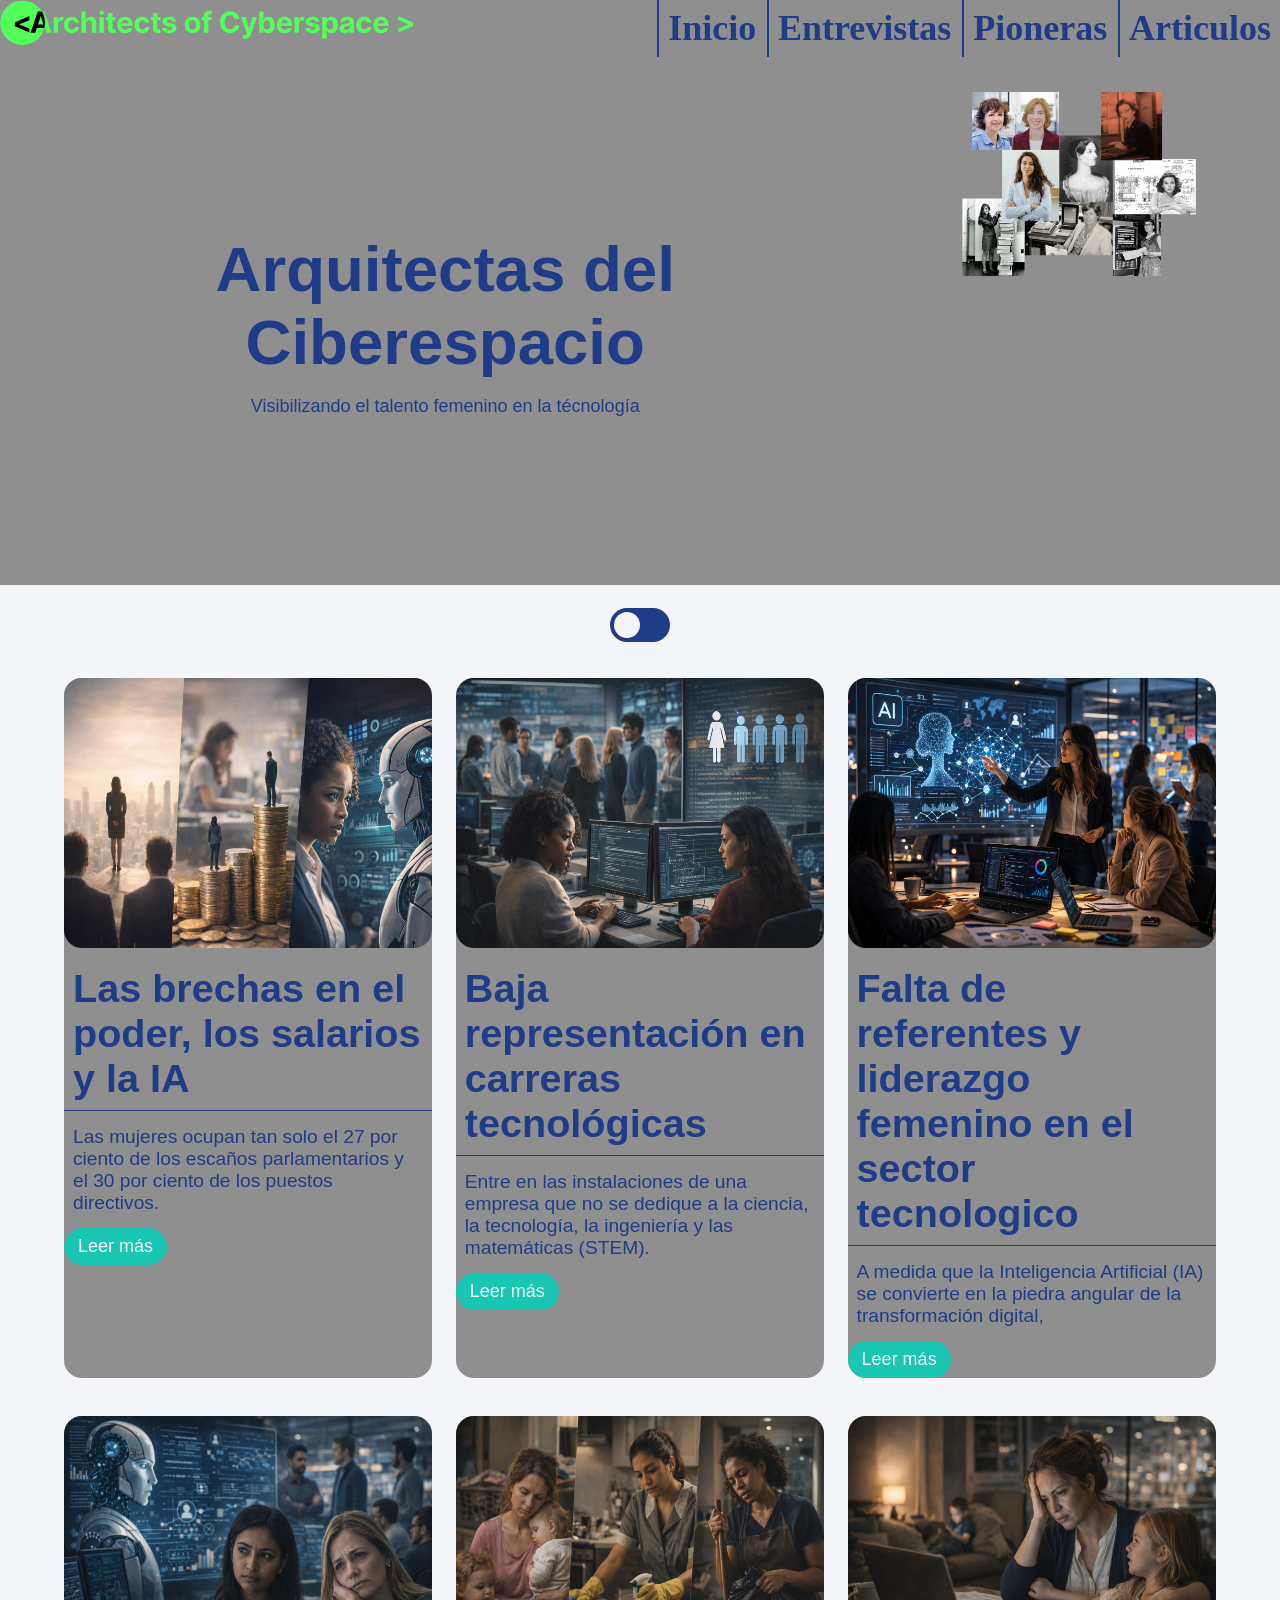
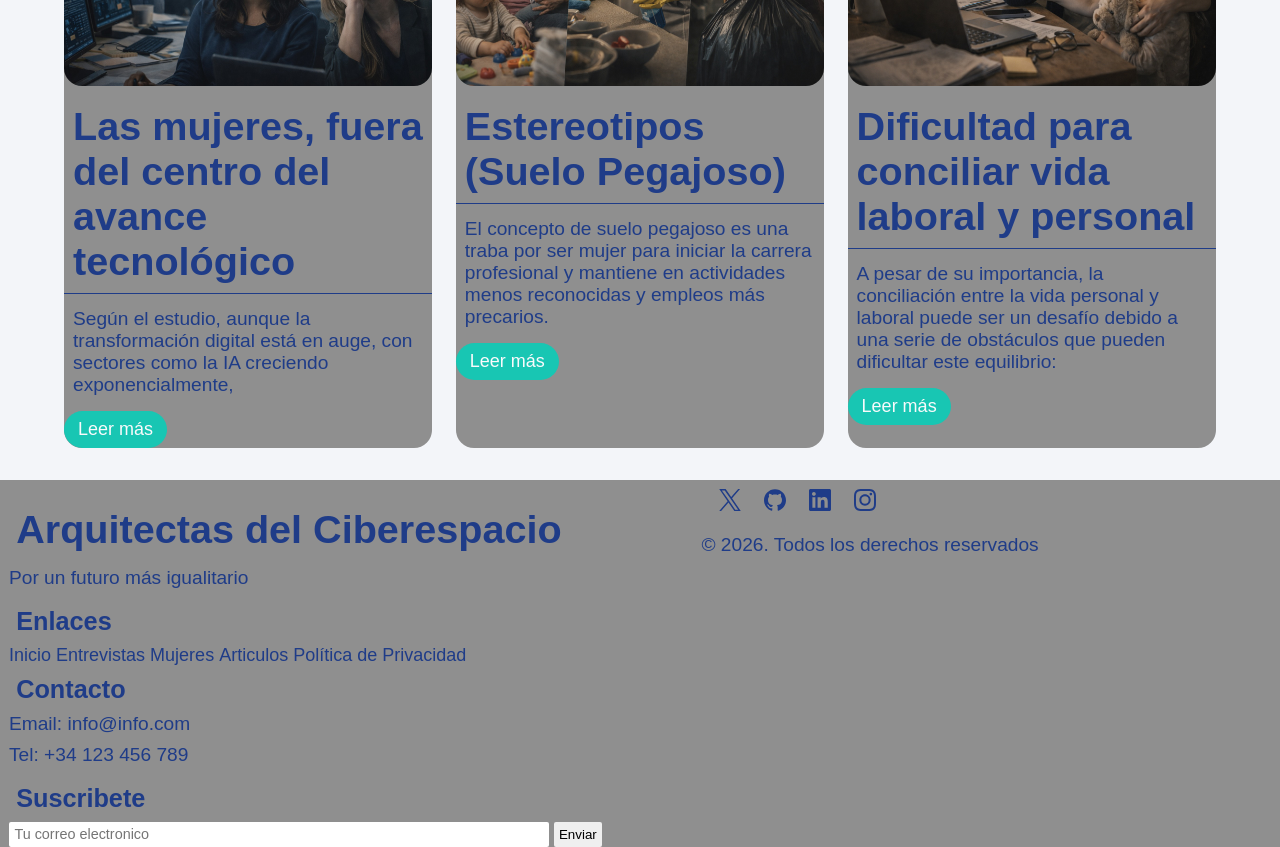
==== commit 385d83f0: "Update" ====
--- a/articulos.html
+++ b/articulos.html
@@ -7,7 +7,7 @@
     <meta name="description" content="Web sobre la mujer en el mundo de la programación">
     <title>Arquitectas del Ciberespacio</title>
     <!-- Google Icons -->
-    <link rel="stylesheet" href="https://fonts.googleapis.com/css2?family=Material+Symbols+Outlined:opsz,wght,FILL,GRAD@20..48,100..700,0..1,-50..200&icon_names=menu" />
+    <link rel="stylesheet" href="https://fonts.googleapis.com/css2?family=Material+Symbols+Outlined:opsz,wght,FILL,GRAD@20..48,100..700,0..1,-50..200&icon_names=menu">
     <!-- Mis estilos -->
     <link rel="stylesheet" href="css/style.css">
     <!-- <link rel="stylesheet" href="css/articulos.css"> -->
@@ -23,7 +23,7 @@
     <!-- Menú de navegación -->
     <nav>
         <!-- Logos -->
-        <img src="assets/logo/Group 31.svg" alt="Logo">
+        <img src="assets/logo/Group-31.svg" alt="Logo">
         <img src="assets/logo/Logo_small.svg" alt="Logo-small">
 
         <ul>
@@ -44,7 +44,7 @@
             </div>
 
             <figure>
-                <img src="assets/imgDiana/pioneras_header.webp" alt="Pioneras de la programación">
+                <img src="assets/main_page_fotos/hero.webp" alt="Pioneras de la programación">
             </figure>
         </div>
     </header>
@@ -52,13 +52,9 @@
     <!-- CONTENIDO PRINCIPAL -->
     <main id="articulos">
         <!-- BOTÓN DE MODO OSCURO -->
-        <label class="switch">
-            <ul>
-                <li>
-                    <input type="checkbox" id="btn-modo"></input>
-                    <span class="sliding"></span>
-                </li>
-            </ul>
+        <label class="switch" for="btn-modo">
+            <input type="checkbox" id="btn-modo">
+            <span class="sliding"></span>
         </label>
 
         <div class="divisor">
--- a/css/style.css
+++ b/css/style.css
@@ -214,10 +214,23 @@
     text-align: center;
 }
 
-header img {
+/* header img {
     padding-top: 5rem;
     width: 98%;
     height: 100%;
+} */
+
+header div figure{
+        width: 100%;
+        height: 30%;
+        margin: 0; 
+    }
+
+header img { 
+     padding-top: 1rem;
+     padding-bottom: 2rem;
+     width: 98%;
+    height: 100%; 
 }
 
 
@@ -580,6 +593,35 @@
     color: var(--time-line);
 }
 
+/* .timiline {
+    display: grid;
+    grid-template-columns: 1fr ;
+    align-items: start;
+    position: relative;
+    min-height: 100vh;
+    margin: 0 3rem;
+}
+
+.title_column {
+    margin: 3rem 0;
+}
+
+.title_column h2 {
+    font-size: var(--h2-section-max);
+
+    margin-bottom: 1rem;
+    text-align: center;
+}
+
+.title_column p{
+    text-align: center;
+}
+
+.timiline_column {
+    padding-left: 2rem;
+    border-left: 1px solid var(--font-color);
+    position: relative;
+} */
 .timiline {
     display: grid;
     grid-template-columns: 1fr ;
@@ -635,7 +677,7 @@
 
 .timeline-item h2 {
     font-weight: 700;
-    color: var(--font-color);
+    color: #18C6B3;
     letter-spacing: -0.03em;
     line-height: 1;
     margin-bottom: 1rem;
@@ -668,47 +710,49 @@
     display: inline-block;
     margin-top: 1rem;
     padding: 0.5rem 0.7rem;
-    border: 1px solid #8d6751;
-    color:var(--time-line);
+    border: 1px solid #18C6B3;
+    color: #18C6B3;
     border-radius: 333px;
     line-height: 150%;
 }
 
 
-.cards_mujeres {
-    margin: 3rem 0;
-    padding: 0 3rem;
+.cards_mujeres{
+    margin: 1rem 1rem;
+    padding: 2rem 2rem;
     gap: 1rem;
     flex-wrap: wrap;
-    justify-content: center;
+    justify-content: center; 
     display: flex;
-}
-
-.card_mujeres {
-    flex: 0 0 100%;
+    background-color: #E5F0FF;
+    border-radius: 12px;
+}
+
+.card_mujeres{
+    flex: 0 0 100%; 
     /* height: 70vh; */
     /* FCS Para el flip */
     transition: transform .6s linear;
 }
 
-.anverso, .reverso {
+.anverso, .reverso{
     margin-bottom: 2rem;
     height: 100%;
 }
 
 .anverso {
     padding: 1rem 2rem;
-    background-color: var(--bg-color3);
+    background: linear-gradient(to bottom, #1F3C88, #0a0f1e);
     color: var(--font-color2);
     display: flex;
     flex-direction: column;
     justify-content: space-between;
     align-items: center;
-    text-align: left;
+    text-align: center;
     cursor: pointer;
     border-radius: 12px;
     border-radius: 12px;
-    height: 70vh;
+    height: 70vh; 
 }
 
 .anverso h3 {
@@ -722,7 +766,7 @@
     font-weight: 500;
     background: none;
     border: none;
-    color: var(--time-line);  
+    color: #18C6B3;  
     cursor: pointer;
     font-size: 0.8rem;
 }
@@ -734,7 +778,7 @@
     display: flex;
     flex-direction: column;
     justify-content: flex-end;
-    text-align: left;
+    text-align: center;
     gap: 1rem;
     /* FCS Para el flip */
     display: none;
@@ -759,7 +803,7 @@
     flex-direction: column;
     justify-content: flex-end;
     padding: 2rem;
-    text-align: left;
+    text-align: center;
     border-radius: 12px;
 }
 
@@ -788,49 +832,77 @@
 }
 
 /* AGREGADO ROS_ ENTREVISTAS */
-#header_esconder{
+/* #header_esconder{
     display: none;
-}
-
-#entrevistas .negrita{
-    font-weight: bold;
+} */
+
+.manifiesto-intro {
+    width: 100%;
+    background: var(--bg-cards);
+    padding: 1.5rem;
+    border-radius: 24px;
 }
 
 #entrevistas {
     width: 100%;
-    margin: 2rem auto 4rem;
+    max-width: none;
+    margin: 2rem 0 4rem;
     display: flex;
     flex-direction: column;
-    gap: 3rem;
+    gap: 2.5rem;
 }
 
 #entrevistas section {
+    width: 100%;
     display: flex;
     flex-direction: column;
     gap: 1.5rem;
 }
 
 #entrevistas h2 {
-    font-family: 'Space Grotesk';
-    font-size: 36px;
-    font-weight: bolder;
-    color: #1F3C88;
-    line-height: 1.2;
-    padding: 0.1rem 2rem;
-}
-
+    font-family: var(--font-titular);
+    color: var(--bg-titulos);
+    font-size: clamp(1.8rem, 1.2rem + 2vw, 2.8rem);
+    margin: 0 0 0.5rem;
+    padding: 0;
+    line-height: 1.1;
+}
+
+#entrevistas h3 {
+    margin: 0 0 0.8rem;
+    padding: 0;
+    font-family: var(--font-titular);
+    color: var(--bg-titulos);
+}
+
+#entrevistas img {
+    width: 100%;
+    height: 100%;
+    display: block;
+    object-fit: cover;
+}
+
+/* MANIFIESTO */
 #entrevistas .manifiesto {
+    width: 100%;
     display: grid;
     grid-template-columns: 1fr;
-    gap: 1.5rem;
+    gap: 1.25rem;
+    align-items: center;
+    background: #FFFFFF;
+    border: 1px solid #E5E7EB;
+    border-radius: 24px;
     padding: 1.5rem;
-    align-items: center;
-    border-radius: 0.5rem;
+    box-shadow: 0 10px 30px rgba(31, 60, 136, 0.08);
 }
 
 #entrevistas .manifiesto p {
-    line-height: 1.7;
-    max-width: 85%;
+    color: #374151;
+    line-height: 1.8;
+    font-size: 1rem;
+    margin: 0;
+    text-align: left;
+    max-width: none;
 }
 
 #entrevistas .manifiesto figure {
@@ -840,86 +912,208 @@
     border-radius: 0.25rem;
 }
 
-#entrevistas img {
-    width: 100%;
-    height: 100%;
-    display: block;
-    object-fit: cover;
-}
-
-#entrevistas .btn-audio{
+#entrevistas .btn-audio {
+    display: inline-flex;
+    align-items: center;
+    justify-content: center;
+    width: fit-content;
+    padding: 0.9rem 1.4rem;
+    background: var(--botones);
+    color: #FFFFFF;
+    border-radius: 999px;
+    font-weight: 600;
+    margin: 0;
+    transition: transform 0.2s ease, box-shadow 0.2s ease;
+}
+
+#entrevistas .btn-audio:hover {
+    transform: translateY(-2px);
+    box-shadow: 0 10px 20px rgba(24, 198, 179, 0.25);
+}
+
+/* AUDIO */
+#entrevistas .audio {
+    width: 100%;
+    padding: 1.5rem;
+    background: var(--bg-cards);
+    border-radius: 24px;
+}
+
+#entrevistas .audio-header {
+    display: flex;
+    flex-direction: column;
+    gap: 0.5rem;
+}
+
+#entrevistas .audio-header p {
+    color: #4B5563;
+    line-height: 1.7;
+}
+
+#entrevistas .tag {
     display: inline-block;
-    text-align: left;
-    width: 48%;
-    margin: 0.8rem ;
-    padding: 0.8rem;
-    background-color: #2DD4BF;
-    color: #f3f3f3;
-    text-decoration: none;
-    border-radius: 333px;
-}
-
-#entrevistas audio{
-    width: 100%;
-    padding: 0.8rem;
-    background-color: #8d9493;
-}
-
-
-#entrevistas .audio_media {
+    width: fit-content;
+    padding: 0.45rem 0.9rem;
+    border-radius: 999px;
+    background: rgba(24, 198, 179, 0.14);
+    color: var(--bg-titulos);
+    font-weight: 700;
+    font-size: 0.85rem;
+    margin-bottom: 0.5rem;
+}
+
+#entrevistas .audio-media {
+    width: 100%;
     display: grid;
     grid-template-columns: 1fr;
     gap: 1.2rem;
     align-items: center;
-    padding: 0.5rem;
-}
-
-#entrevistas .audio_media figure {
-    aspect-ratio: 4 / 3;
+    padding: 1rem;
+    background: #FFFFFF;
+    border: 1px solid #E5E7EB;
+    border-radius: 24px;
+    box-shadow: 0 10px 30px rgba(31, 60, 136, 0.08);
+}
+
+#entrevistas .audio-media figure {
+    margin: 0;
+    aspect-ratio: 4 / 4.2;
     overflow: hidden;
     border-radius: 0.25rem;
 }
 
-#entrevistas .audio_media audio {
-    width: 100%;
-}
-
-#entrevistas .transcripcion {
-    width: 100%;
-    padding: 1.25rem;
+#entrevistas .audio-media > div {
+    width: 100%;
+}
+
+#entrevistas .audio-push {
+    margin: 0 0 0.8rem;
+    padding: 0;
+    font-weight: 700;
+    color: var(--bg-titulos);
+}
+
+#entrevistas .audio-media audio {
+    width: 100%;
+    min-height: 52px;
+}
+
+/* TRANSCRIPCIÓN */
+#entrevistas .post {
+    width: 100%;
+    padding: 0;
     line-height: 1.6;
     border-radius: 0.5rem;
 }
 
-#entrevistas .transcripcion p {
+#entrevistas .intro {
+    margin-bottom: 1rem;
+}
+
+#entrevistas .extra {
+    display: none;
+}
+
+#entrevistas .post.activo .extra {
+    display: block;
+}
+
+#entrevistas .qa {
+    width: 100%;
+    background: #FFFFFF;
+    border: 1px solid #E5E7EB;
+    border-radius: 20px;
+    padding: 1rem 1.2rem;
+    box-shadow: 0 6px 18px rgba(31, 60, 136, 0.06);
+    margin-bottom: 1rem;
+}
+
+#entrevistas .pregunta,
+#entrevistas .respuesta {
+    margin: 0;
     line-height: 1.7;
     margin-bottom: 0.9rem;
     text-align: left;
 }
 
-#entrevistas .transcripcion h3 {
-    margin-bottom: 1rem;
-}
-
+#entrevistas .pregunta {
+    margin-bottom: 0.8rem;
+    color: #1F3C88;
+    font-weight: 600;
+}
+
+#entrevistas .respuesta {
+    color: #374151;
+}
+
+#entrevistas .pregunta span,
+#entrevistas .respuesta span {
+    display: inline-block;
+    margin-right: 0.5rem;
+    padding: 0.2rem 0.7rem;
+    border-radius: 999px;
+    font-size: 0.78rem;
+    font-weight: 700;
+}
+
+#entrevistas .pregunta span {
+    background: #DBE8FF;
+    color: #1F3C88;
+}
+
+#entrevistas .respuesta span {
+    background: #DFF7F3;
+    color: #0F766E;
+}
+
+#entrevistas .leer-mas {
+    display: inline-flex;
+    align-items: center;
+    justify-content: center;
+    margin-top: 0.5rem;
+    padding: 0.8rem 1.2rem;
+    border-radius: 999px;
+    background: var(--botones);
+    color: #FFFFFF;
+    font-weight: 600;
+}
+
+/* FRASES */
 #entrevistas .frases {
+    width: 100%;
     display: grid;
     grid-template-columns: 1fr;
-    gap: 1.5rem;
+    gap: 1.25rem;
+    background: var(--bg-cards);
+    border: 1px solid #E5E7EB;
+    border-radius: 24px;
+    padding: 1.5rem;
+    box-shadow: 0 10px 30px rgba(31, 60, 136, 0.08);
+}
+
+#entrevistas .frases h2 {
+    grid-column: 1 / -1;
+    margin-bottom: 0.2rem;
 }
 
 #entrevistas .frases figure {
     margin: 0;
     aspect-ratio: 4 / 5;
     overflow: hidden;
-    border-radius: 0.5rem;
-}
-
+    border-radius: 18px;
+}
+
+/* PRÓXIMAS */
 #entrevistas .proximas {
+    width: 100%;
     display: grid;
     grid-template-columns: 1fr;
-    gap: 1.5rem;
-    padding: 1.25rem;
-    border-radius: 0.5rem;
+    gap: 1.25rem;
+    background: var(--bg-cards);
+    border: 1px solid #E5E7EB;
+    border-radius: 24px;
+    padding: 1.5rem;
+    box-shadow: 0 10px 30px rgba(31, 60, 136, 0.08);
 }
 
 #entrevistas .proximas h2 {
@@ -929,19 +1123,15 @@
 #entrevistas .proximas article {
     display: flex;
     flex-direction: column;
-    gap: 1rem;
+    gap: 0.9rem;
     padding: 1rem;
-}
-
-#entrevistas .proximas figcaption{
-    font-family: 'Space Grotesk';
-    background: #18C6B3;
-    color: #F9FAFB;
-    border-radius: 8px;
-    margin-top: 0.75rem;
-    padding: 8px 14px;
-    line-height: 1.3;
-    font-weight: 700;
+    background: #FFFFFF;
+    border: 1px solid #E5E7EB;
+    border-radius: 20px;
+}
+
+#entrevistas .proximas article h3 {
+    display: none;
 }
 
 #entrevistas .proximas figure {
@@ -956,13 +1146,19 @@
     aspect-ratio: 4 / 5;
     display: block;
     object-fit: cover;
-}
-
-#entrevistas .proximas article p,
-#entrevistas .extra {
+    border-radius: 16px;
+}
+
+#entrevistas .proximas article p {
     line-height: 1.6;
     text-align: left;
-}
+    color: #374151;
+}
+
+#entrevistas .proximas .tag {
+    margin-bottom: 0;
+}
+
 
 
 
@@ -1026,6 +1222,20 @@
         margin: 0 auto;
 }
 
+@media (max-width: 767px){
+    
+    header{
+        max-height: 100vh;
+    }
+
+    header div figure{
+        width: 98%;
+        height: 70vh;
+        margin: 0; 
+        padding-left: 2rem;
+    }
+
+}
 
 
 
@@ -1109,11 +1319,25 @@
         margin-top: 0.5rem;
     }
 
-
+        header div figure{
+        width: 45%;
+        height: 100%;
+        margin: 0;
+    }
+
+    header img{
+        width: 100%;
+        height: auto;
+        padding-top: 3rem;
+        padding-bottom: 2rem;
+        padding-right: 1rem;
+    }
+
+/* 
     header img {
         width: 90%;
         margin: 0;
-    }
+    } */
 
 
     /* MAIN PAGE */
@@ -1186,7 +1410,7 @@
     .divisor {
         display: grid;
         gap: 1.3rem;
-        grid-template-columns: 1fr 1fr 1fr 1fr;
+        grid-template-columns: 1fr 1fr 1fr;
         margin-bottom: 1rem;
         
     }
@@ -1210,27 +1434,178 @@
 
 
     /* ENTREVISTAS */
+    /* ENTREVISTAS */
+    #entrevistas {
+        width: 100%;
+        max-width: 100%;
+        margin: 2rem 0 4rem;
+        gap: 4rem;
+        overflow-x: hidden;
+    }
+
+    #entrevistas section {
+        width: 100%;
+        max-width: 100%;
+        gap: 2rem;
+        min-width: 0;
+    }
+
+    .manifiesto-intro,
+    #entrevistas .audio,
+    #entrevistas .frases,
+    #entrevistas .proximas {
+        width: 100%;
+        max-width: 100%;
+        min-width: 0;
+        padding: 2rem;
+        border-radius: 28px;
+        overflow-x: hidden;
+    }
+
     #entrevistas .manifiesto {
-        grid-template-columns: 1fr 1fr;
-    }
-
-    #entrevistas .audio_media {
-        grid-template-columns: 1fr 1fr;
-        align-items: center;
-    }
-
-    #entrevistas .transcripcion {
-        width: 65%;
-        max-width: 700px;
-    }
-
-    #entrevistas .frases{
-        grid-template-columns: repeat(3, 1fr);
+        width: 100%;
+        max-width: 100%;
+        min-width: 0;
+        grid-template-columns: minmax(0, 1.1fr) minmax(0, 0.9fr);
+        gap: 2rem;
+        padding: 2rem;
+    }
+
+    #entrevistas .manifiesto > * {
+        min-width: 0;
+    }
+
+    #entrevistas .manifiesto p {
+        grid-column: 1;
+        grid-row: 1;
+        min-width: 0;
+    }
+
+    #entrevistas .manifiesto figure {
+        grid-column: 2;
+        grid-row: 1 / 3;
+        aspect-ratio: 4 / 4.5;
+        min-width: 0;
+    }
+
+    #entrevistas .btn-audio {
+        grid-column: 1;
+        grid-row: 2;
+        align-self: start;
+    }
+
+    #entrevistas .audio-media {
+        width: 100%;
+        max-width: 100%;
+        min-width: 0;
+        grid-template-columns: minmax(0, 0.75fr) minmax(0, 1.25fr);
+        gap: 2rem;
+        padding: 1.5rem;
+        overflow-x: hidden;
+    }
+
+    #entrevistas .audio-media > * {
+        min-width: 0;
+    }
+
+    #entrevistas .audio-media figure {
+        max-width: none;
+        width: 100%;
+        min-width: 0;
+        justify-self: stretch;
+        aspect-ratio: 4 / 4.8;
+    }
+
+    #entrevistas .audio-media > div {
+        width: 100%;
+        min-width: 0;
+        padding: 1.4rem;
+        border-radius: 20px;
+        background: #F8FAFC;
+        border: 1px solid #E5E7EB;
+    }
+
+    #entrevistas .audio-push {
+        font-size: 1.1rem;
+        margin-bottom: 1rem;
+    }
+
+    #entrevistas .audio-media audio {
+        width: 100%;
+        max-width: 100%;
+        min-height: 56px;
+    }
+
+    #entrevistas .post {
+        width: 100%;
+        max-width: 100%;
+        min-width: 0;
+        margin: 0;
+    }
+
+    #entrevistas .extra,
+    #entrevistas .qa,
+    #entrevistas .pregunta,
+    #entrevistas .respuesta {
+        min-width: 0;
+    }
+
+    #entrevistas .qa {
+        width: 100%;
+        padding: 1.2rem 1.4rem;
+        margin-bottom: 1.25rem;
+    }
+
+    #entrevistas .pregunta,
+    #entrevistas .respuesta,
+    #entrevistas .proximas article p,
+    #entrevistas .audio-header p,
+    #entrevistas .manifiesto p {
+        overflow-wrap: break-word;
+        word-break: normal;
+    }
+
+    #entrevistas .frases {
+        width: 100%;
+        max-width: 100%;
+        min-width: 0;
+        grid-template-columns: repeat(2, minmax(0, 1fr));
+        gap: 1.5rem;
+    }
+
+    #entrevistas .frases > * {
+        min-width: 0;
+    }
+
+    #entrevistas .frases figure {
+        min-width: 0;
     }
 
     #entrevistas .proximas {
-        grid-template-columns: repeat(3, 1fr);
-    }
+        width: 100%;
+        max-width: 100%;
+        min-width: 0;
+        display: grid;
+        grid-template-columns: repeat(2, minmax(0, 1fr));
+        gap: 1.25rem;
+    }
+
+    #entrevistas .proximas > * {
+        min-width: 0;
+    }
+
+    #entrevistas .proximas article {
+        width: 100%;
+        min-width: 0;
+        padding: 1rem;
+    }
+
+    #entrevistas .proximas figure,
+    #entrevistas .proximas article img,
+    #entrevistas .proximas article p {
+        min-width: 0;
+    }
+
 
 
     /* FOOTER */
@@ -1352,4 +1727,136 @@
     nav> img:nth-of-type(1){
         display: block;
     }
+
+        header div figure{
+        width: 30%;
+        height: 100%;
+        margin: 0;
+    }
+
+    header img{
+        padding-top: 2rem;
+        padding-bottom: 2rem;
+    }
+
+
+
+    /*Entrevistas*/
+    #entrevistas {
+        width: 100%;
+        max-width: none;
+        margin: 2rem 0 4rem;
+        gap: 5rem;
+    }
+
+    #entrevistas section {
+        gap: 2.5rem;
+    }
+
+    .manifiesto-intro,
+    #entrevistas .audio,
+    #entrevistas .frases,
+    #entrevistas .proximas {
+        width: 100%;
+        padding: 3rem;
+        border-radius: 32px;
+        box-shadow: 0 18px 40px rgba(31, 60, 136, 0.10);
+    }
+
+    #entrevistas h2 {
+        font-size: clamp(2.2rem, 1.8rem + 1.5vw, 3.2rem);
+    }
+
+    #entrevistas .manifiesto {
+        grid-template-columns: 1.35fr 0.65fr;
+        gap: 3rem;
+        padding: 2.5rem;
+    }
+
+    #entrevistas .manifiesto p {
+        max-width: 68ch;
+        font-size: 1.12rem;
+        line-height: 1.9;
+    }
+
+    #entrevistas .manifiesto figure {
+        aspect-ratio: 4 / 5;
+    }
+
+    #entrevistas .audio-header p,
+    #entrevistas .pregunta,
+    #entrevistas .respuesta,
+    #entrevistas .proximas article p {
+        font-size: 1.05rem;
+        line-height: 1.8;
+    }
+
+    #entrevistas .audio-media {
+        grid-template-columns: 320px 1fr;
+        gap: 3rem;
+        padding: 2rem;
+    }
+
+    #entrevistas .audio-media figure {
+        max-width: none;
+        width: 100%;
+        aspect-ratio: 4 / 5;
+        align-self: stretch;
+    }
+
+    #entrevistas .audio-media > div {
+        width: 100%;
+        padding: 2rem;
+    }
+
+    #entrevistas .audio-push {
+        font-size: 1.25rem;
+    }
+
+    #entrevistas .post {
+        width: 100%;
+        max-width: none;
+        display: grid;
+        grid-template-columns: 260px 1fr;
+        gap: 3rem;
+        align-items: start;
+        justify-content: stretch;
+    }
+
+    #entrevistas .intro {
+        position: sticky;
+        top: 2rem;
+        margin: 0;
+    }
+
+    #entrevistas .extra {
+        width: 100%;
+        max-width: none;
+    }
+
+    #entrevistas .qa {
+        width: 100%;
+        padding: 1.4rem 1.5rem;
+        margin-bottom: 1.5rem;
+        font-size: 1.05rem;
+    }
+
+    #entrevistas .frases {
+        grid-template-columns: repeat(3, 1fr);
+        gap: 2rem;
+    }
+
+    #entrevistas .proximas {
+        grid-template-columns: repeat(3, 1fr);
+        gap: 2rem;
+    }
+
+    #entrevistas .proximas article {
+        padding: 1.2rem;
+    }
+   /* Solo para esta pagina para que se funcione sticky */
+    #mujeres{
+        overflow: visible;
+    }
+
     }
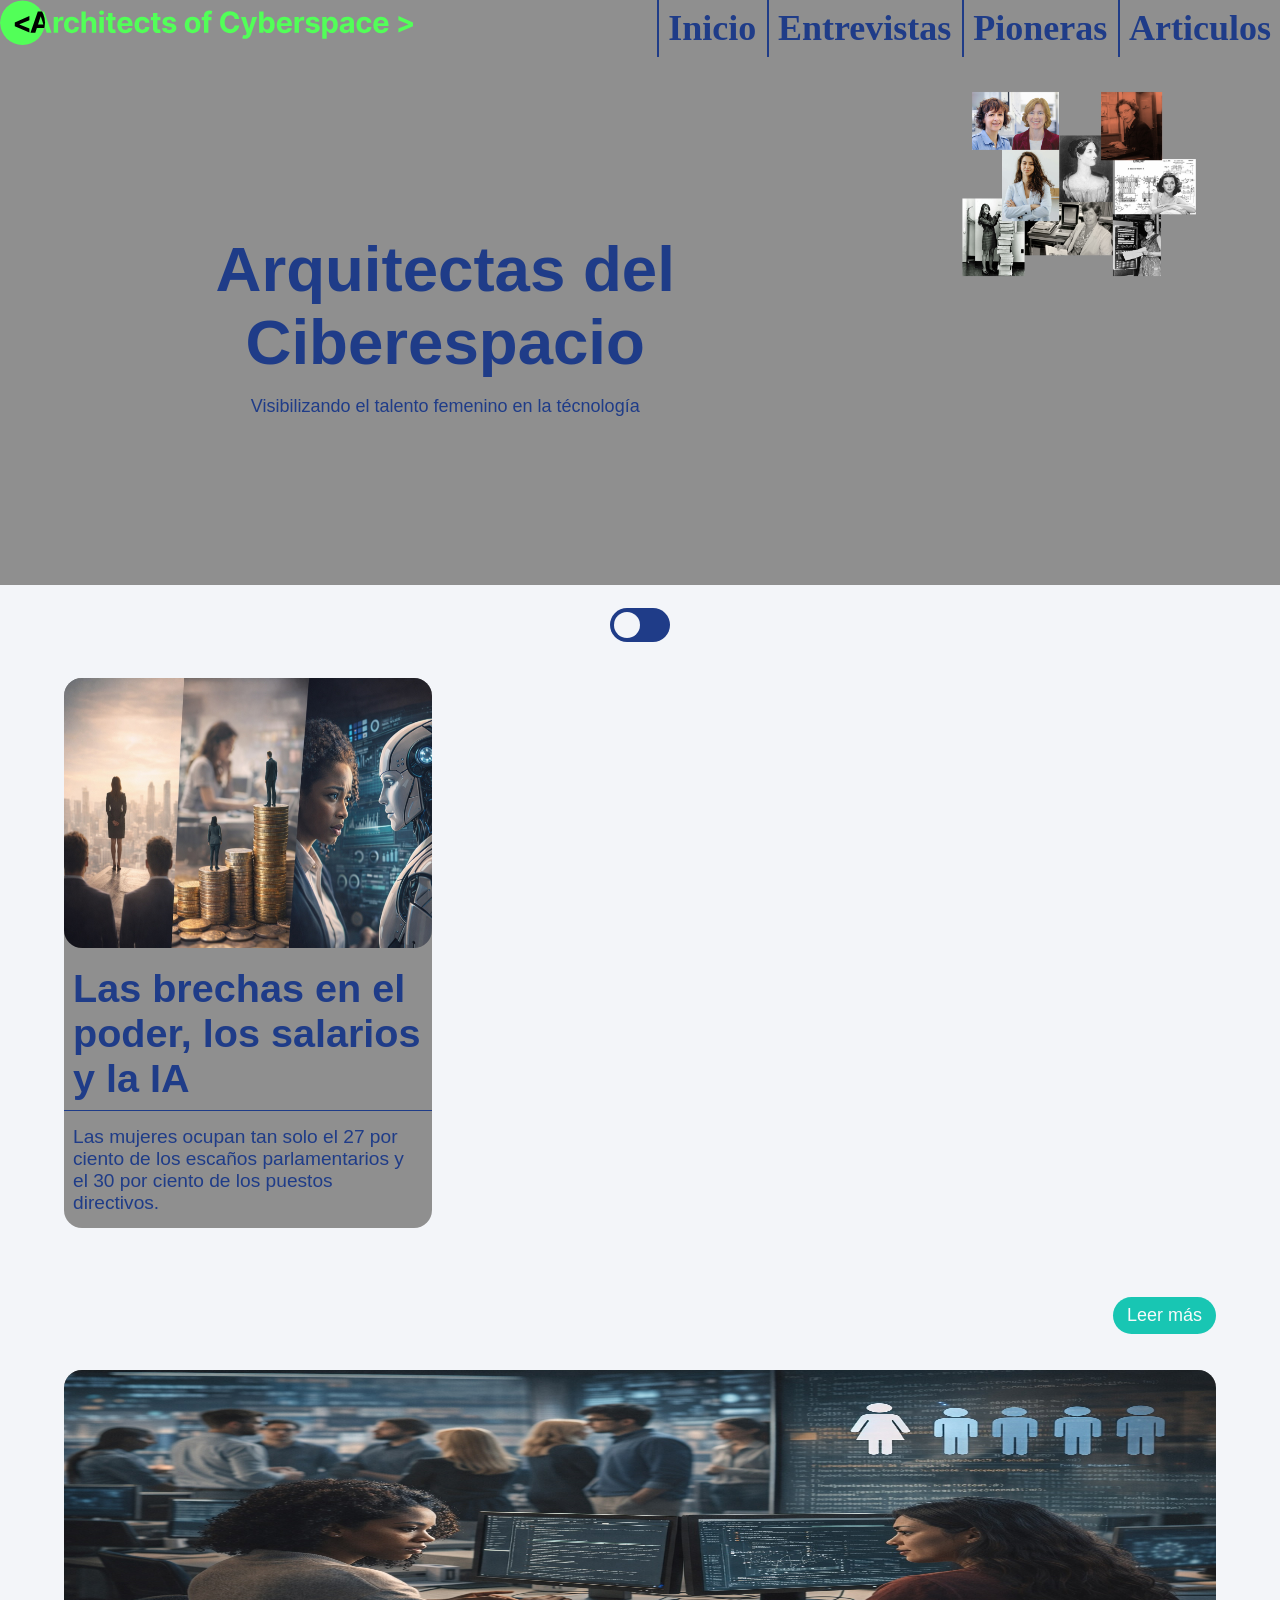
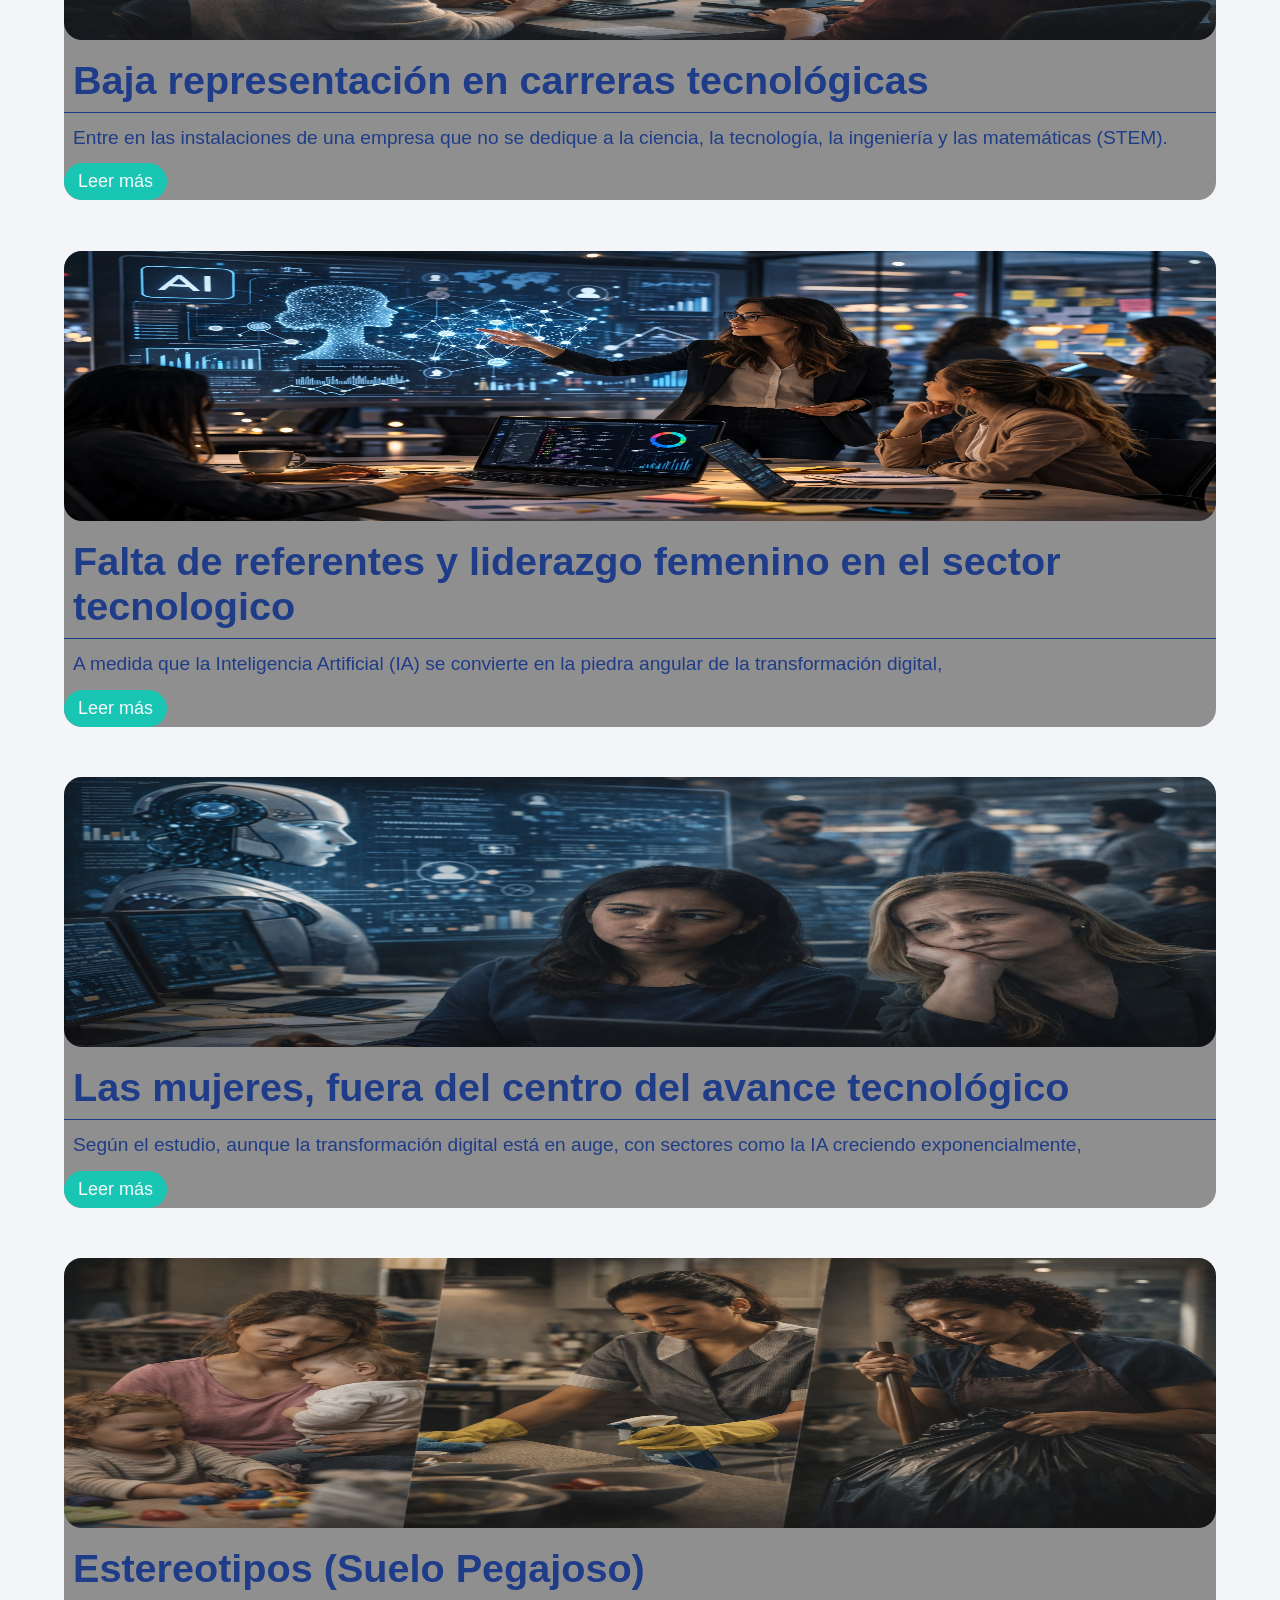
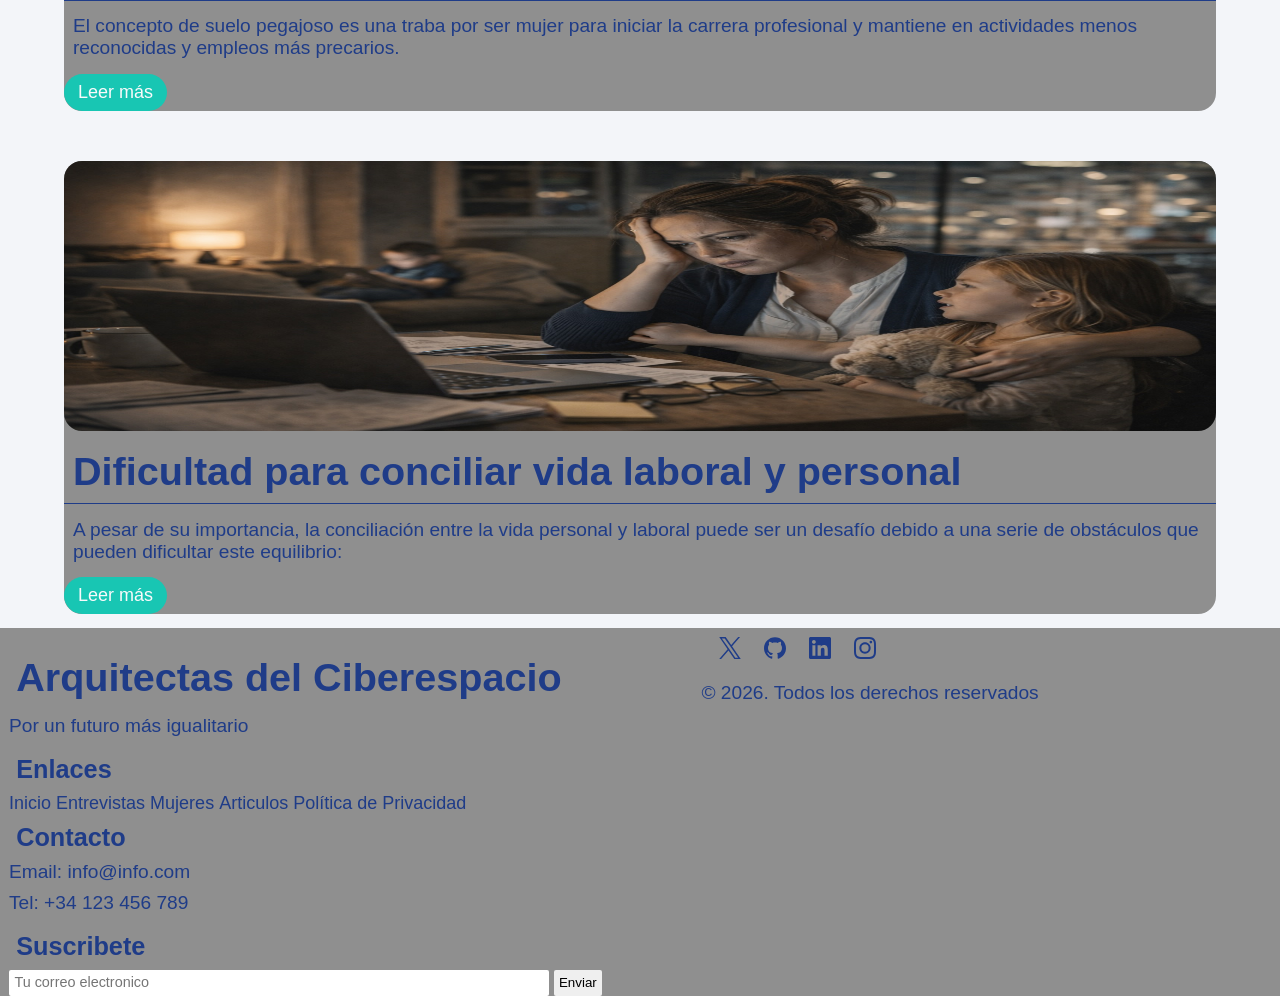
==== commit e976e100: "Refactor footer structure and update HTML tags" ====
--- a/articulos.html
+++ b/articulos.html
@@ -110,7 +110,8 @@
                             brechas en el poder</a>
                     </p>
                 </div>
-                </p>
+            </div>
+                
 
                 <a class="leer-mas" href="#">Leer más</a>
             </article>
@@ -152,7 +153,6 @@
                             subrepresentadas</a>
                     </p>
                 </div>
-                </p>
 
                 <a class="leer-mas" href="#">Leer más</a>
             </article>
@@ -192,7 +192,6 @@
                             Wass</a>
                     </p>
                 </div>
-                </p>
 
                 <a class="leer-mas" href="#">Leer más</a>
             </article>
@@ -347,13 +346,13 @@
     <!-- LAS CLASES SON PARA PLANTILLAS, EN PRODUCCIÓN SE LIMPIA EL CODIGO -->
     <footer>
         <div class="foot-grid">
-            <div class="footer__top">
-                <div class="footer__brand">
+            <div>
+                <div>
                     <h2 class="footer__logo">Arquitectas del Ciberespacio</h2>
                     <p class="footer__des">Por un futuro más igualitario</p>
                 </div>
-                <nav class="footer__links">
-                    <h3 class="footer__title">Enlaces</h3>
+                <nav>
+                    <h3>Enlaces</h3>
                     <ul>
                         <li><a href="index.html">Inicio</a></li>
                         <li><a href="entrevistas.html">Entrevistas</a></li>
@@ -362,23 +361,23 @@
                         <li><a href="politica.html">Política de Privacidad</a></li>
                     </ul>
                 </nav>
-                <div class="footer__contact">
+                <div>
                     <h3 class="footer__title">Contacto</h3>
                     <p>Email: <a href="mailto:info@info.com">info@info.com</a></p>
                     <p>Tel: <a href="tel:+34123456789">+34 123 456 789</a></p>
                 </div>
                 <div class="footer__newsletter">
-                    <h3 class="footer__title">Suscribete</h3>
+                    <h3>Suscribete</h3>
                     <form action="#" method="post" class="newsletter__form">
                         <input type="email" name="mail" id="mail" aria-label="mail" class="newsletter_input"
-                            placeholder="Tu correo electronico" requiered>
+                            placeholder="Tu correo electronico">
                         <button type="submit" class="newsletter__button">Enviar</button>
                     </form>
                 </div>
 
             </div>
-            <div class="footer__bottom">
-                <div class="footer__socials">
+            <div>
+                <div>
                     <!-- WEB SIMPLE ICONS https://simpleicons.org/ -->
                     <!-- Twitter -->
                     <a href="#" aria-label="Twitter">
@@ -425,4 +424,4 @@
     <script src="js/script.js"></script>
 </body>
 
-</html>+</html>
--- a/css/style.css
+++ b/css/style.css
@@ -229,8 +229,9 @@
 header img { 
      padding-top: 1rem;
      padding-bottom: 2rem;
-     width: 98%;
-    height: 100%; 
+     width: 100%;
+     height: 100%; 
+     object: cover;
 }
 
 
@@ -259,6 +260,7 @@
     margin-bottom: 0.2rem;
     font-size: 0.8rem;
     padding-left: 0.8rem;
+    
 }
 
 #index section:last-child {
@@ -552,8 +554,8 @@
     scroll-snap-align: start;
     display: flex;
     flex-direction: column;
-    background: var(--font-color);
-    color: var(--font-color2);
+    background-color: var(--tarjetas);
+    color: var(--botones);
     border-radius: 4px;
     overflow: hidden;
 }
@@ -562,11 +564,13 @@
     /* line-height: 150%; */
     /* margin: 0.5rem 1rem; */
     padding-left: 0.5rem;
+    color: white;
 }
 
 .cards_main h3 {
     margin: 0.5rem;
     line-height: 150%;
+    color: white;
     /* min-height: 4.5rem; */
 }
 
@@ -1859,4 +1863,4 @@
         overflow: visible;
     }
 
-    }+    }
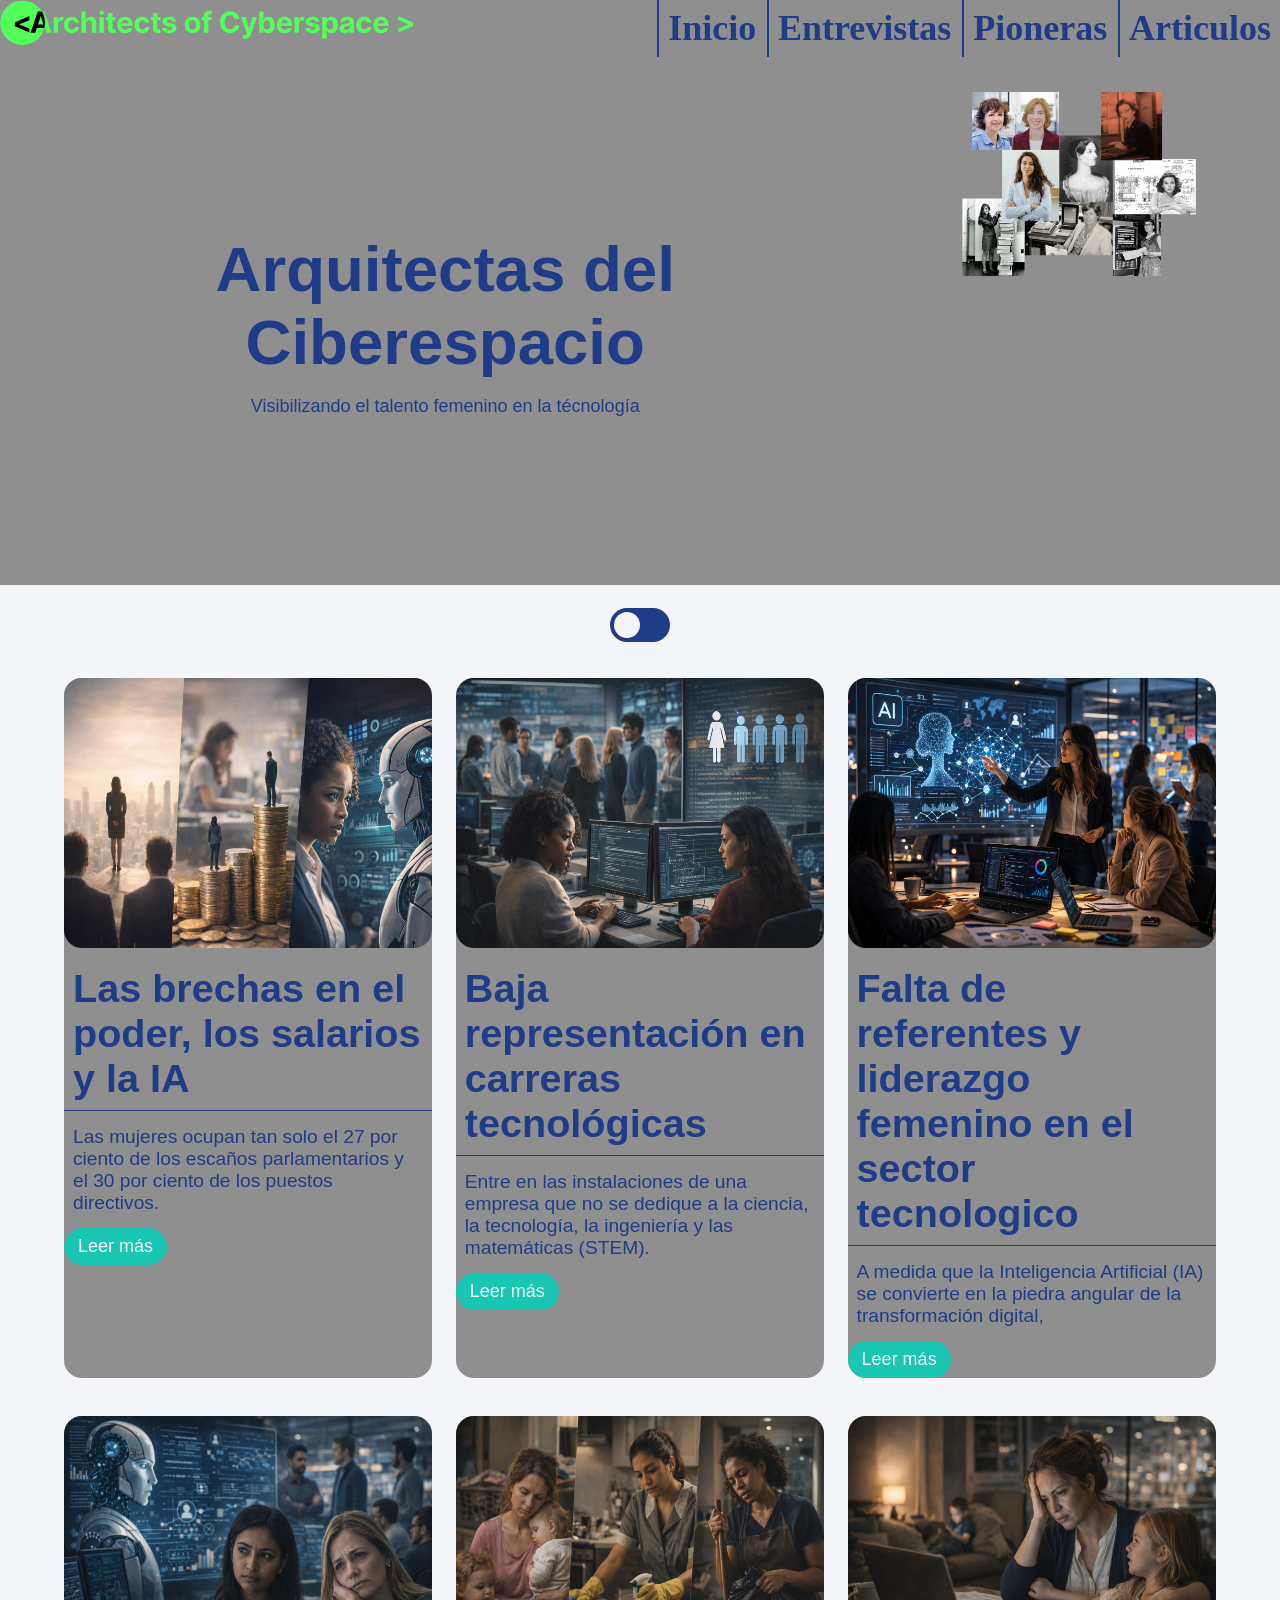
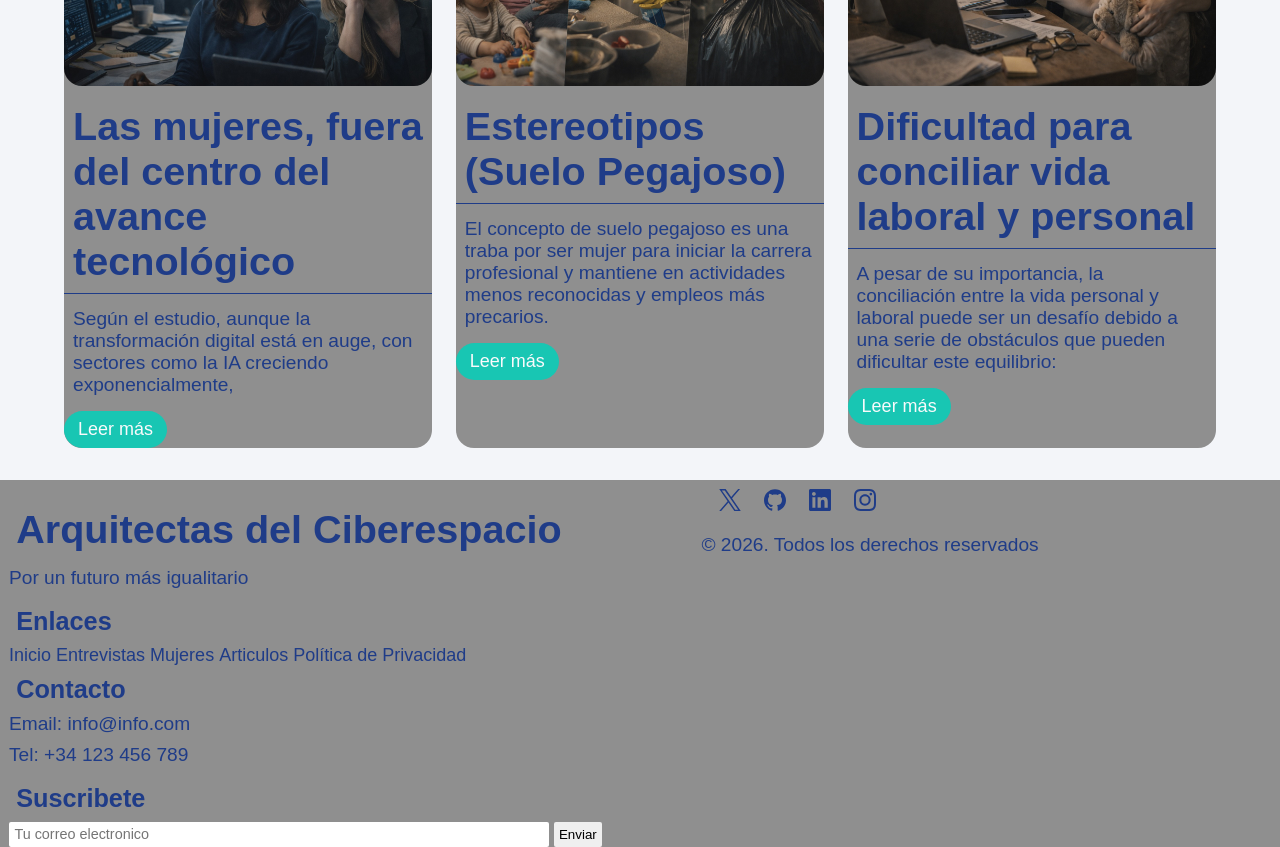
==== commit 56204155: "Refactor footer and clean up HTML structure Removed unnecessary closing paragraph tags and adjusted " ====
--- a/articulos.html
+++ b/articulos.html
@@ -63,7 +63,6 @@
                     <img src="assets/articulos/article1.webp" alt="brechas-del-poder">
                 </figure>
                 <h2>Las brechas en el poder, los salarios y la IA</h2>
-
                 <p class="intro">Las mujeres ocupan tan solo el 27 por ciento de los escaños parlamentarios y el 30 por
                     ciento de los puestos directivos.
                 <div class="extra">
@@ -110,11 +109,10 @@
                             brechas en el poder</a>
                     </p>
                 </div>
-            </div>
-                
-
-                <a class="leer-mas" href="#">Leer más</a>
-            </article>
+                <a class="leer-mas" href="#">Leer más</a>
+                </article>
+            
+            
             <article class="post">
                 <figure class="post-figure">
                     <img src="assets/articulos/article2.webp" alt="baja-representacion">
@@ -153,6 +151,7 @@
                             subrepresentadas</a>
                     </p>
                 </div>
+
 
                 <a class="leer-mas" href="#">Leer más</a>
             </article>
@@ -229,7 +228,6 @@
                             Wass</a>
                     </p>
                 </div>
-                </p>
                 <a class="leer-mas" href="#">Leer más</a>
             </article>
             <article class="post">
@@ -273,7 +271,6 @@
                             no progresan laboralmente</a>
                     </p>
                 </div>
-                </p>
 
                 <a class="leer-mas" href="#">Leer más</a>
             </article>
@@ -337,19 +334,19 @@
                             href="https://www.canvis.es/conciliacion-entre-la-vida-personal-y-laboral-la-clave-para-el-bienestar-integral/">Conciliacion</a>
                     </p>
                 </div>
-                </p>
                 <a class="leer-mas" href="#">Leer más</a>
             </article>
+        </div>
     </main>
 
     <!-- PIE DE PÁGINA -->
     <!-- LAS CLASES SON PARA PLANTILLAS, EN PRODUCCIÓN SE LIMPIA EL CODIGO -->
     <footer>
         <div class="foot-grid">
-            <div>
+            <div >
                 <div>
                     <h2 class="footer__logo">Arquitectas del Ciberespacio</h2>
-                    <p class="footer__des">Por un futuro más igualitario</p>
+                    <p>Por un futuro más igualitario</p>
                 </div>
                 <nav>
                     <h3>Enlaces</h3>
@@ -362,11 +359,11 @@
                     </ul>
                 </nav>
                 <div>
-                    <h3 class="footer__title">Contacto</h3>
+                    <h3>Contacto</h3>
                     <p>Email: <a href="mailto:info@info.com">info@info.com</a></p>
                     <p>Tel: <a href="tel:+34123456789">+34 123 456 789</a></p>
                 </div>
-                <div class="footer__newsletter">
+                <div>
                     <h3>Suscribete</h3>
                     <form action="#" method="post" class="newsletter__form">
                         <input type="email" name="mail" id="mail" aria-label="mail" class="newsletter_input"
